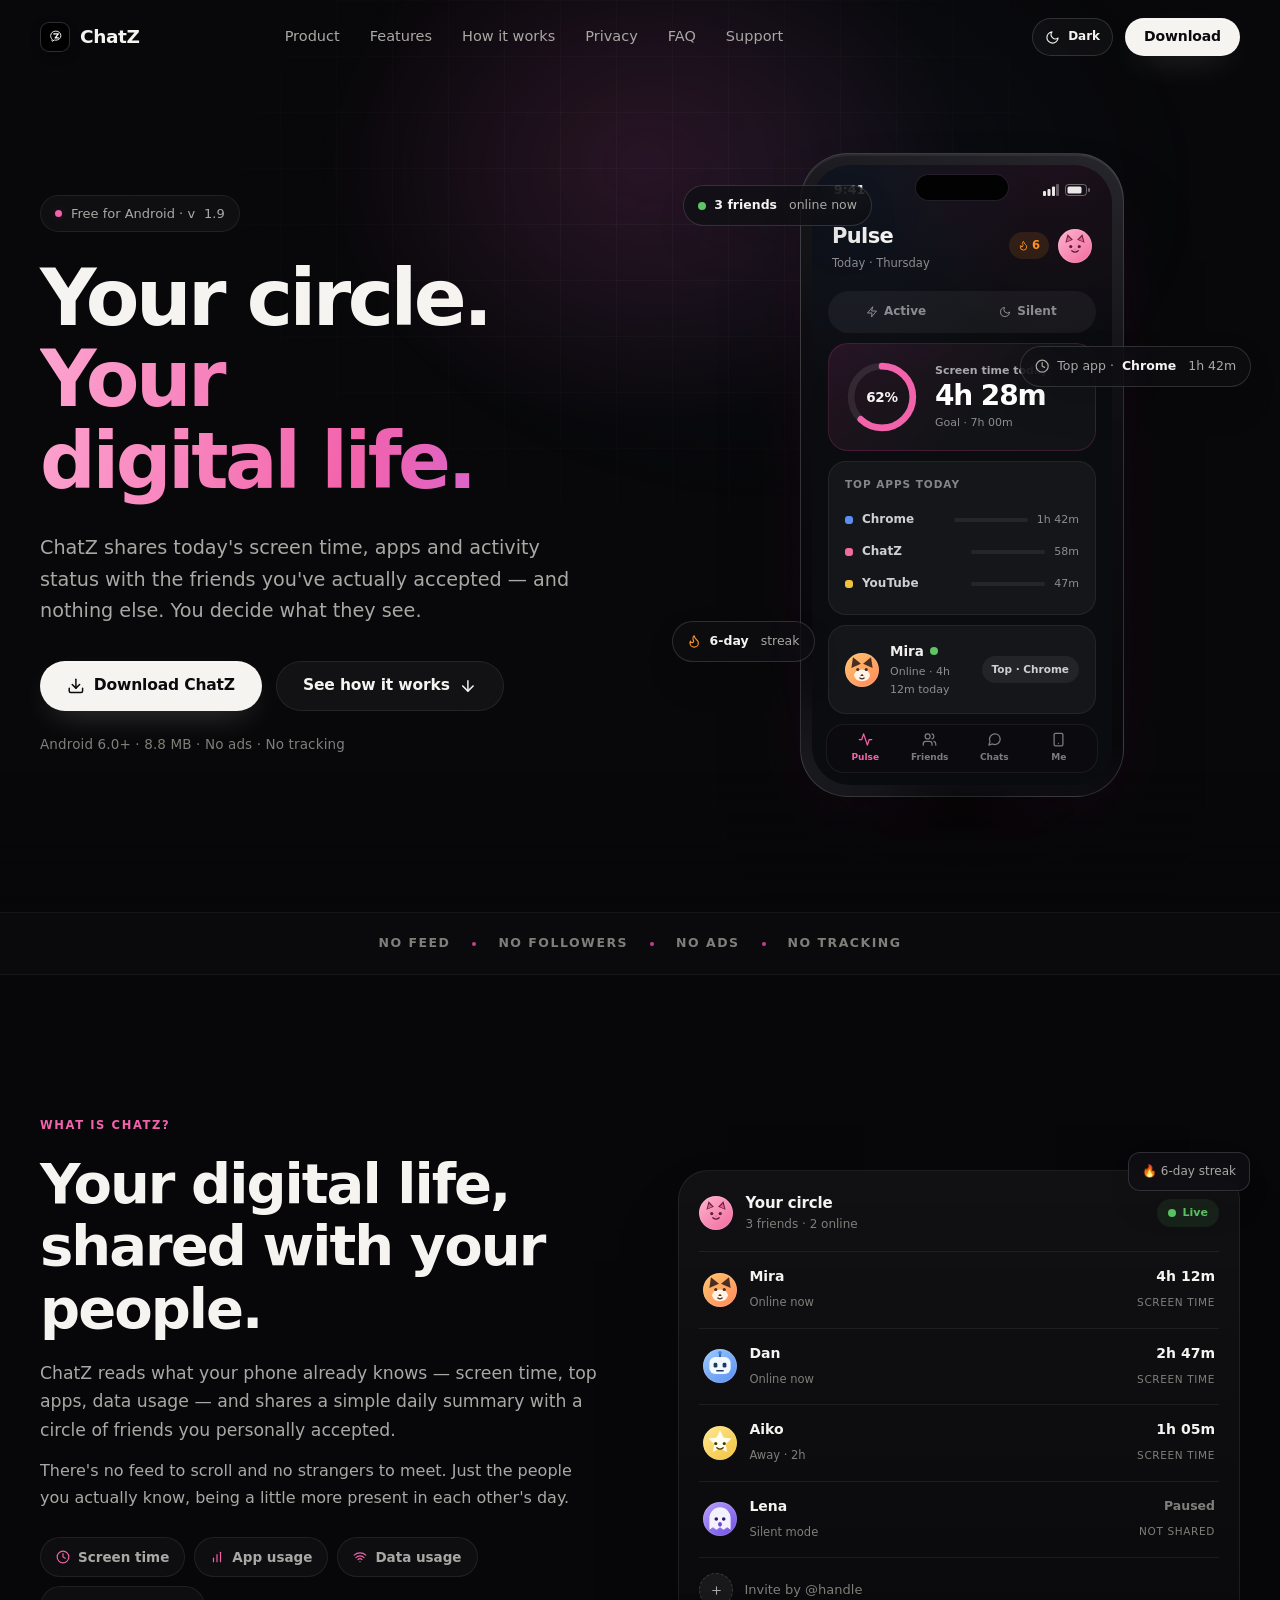
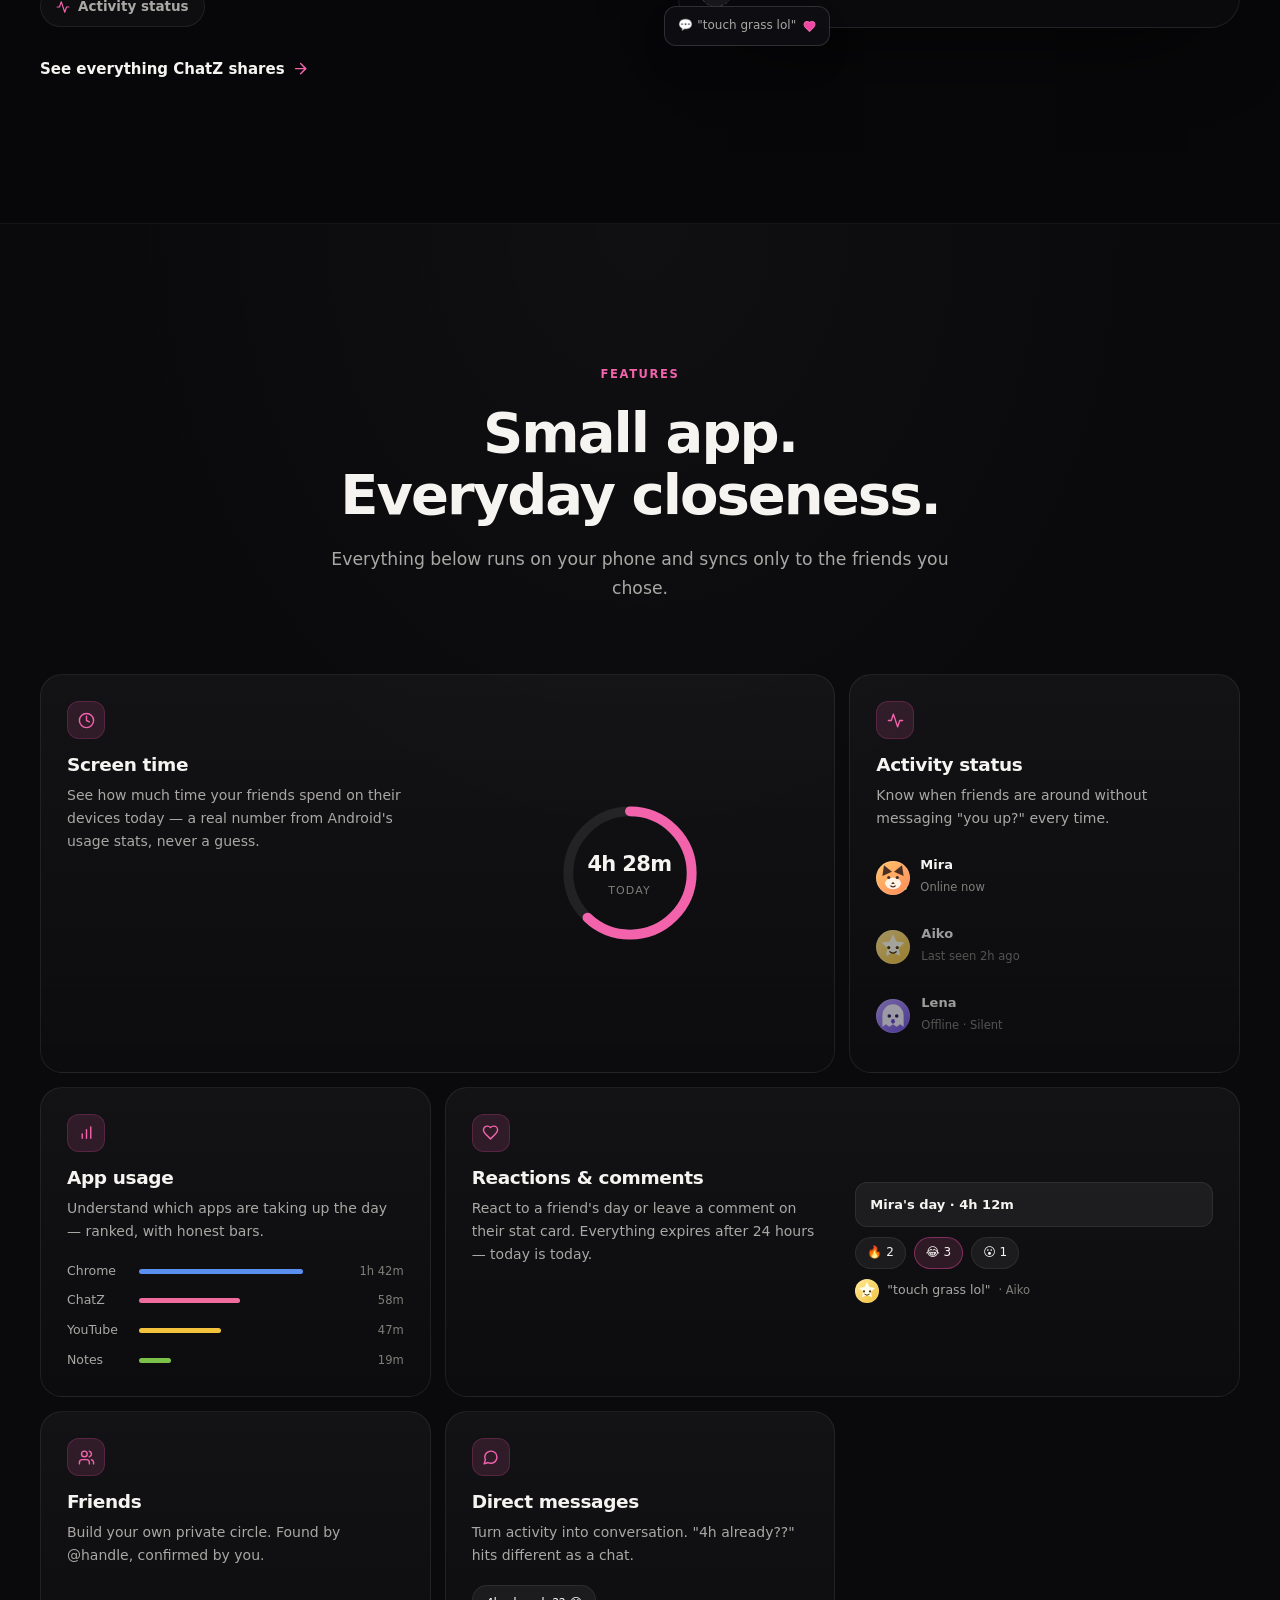
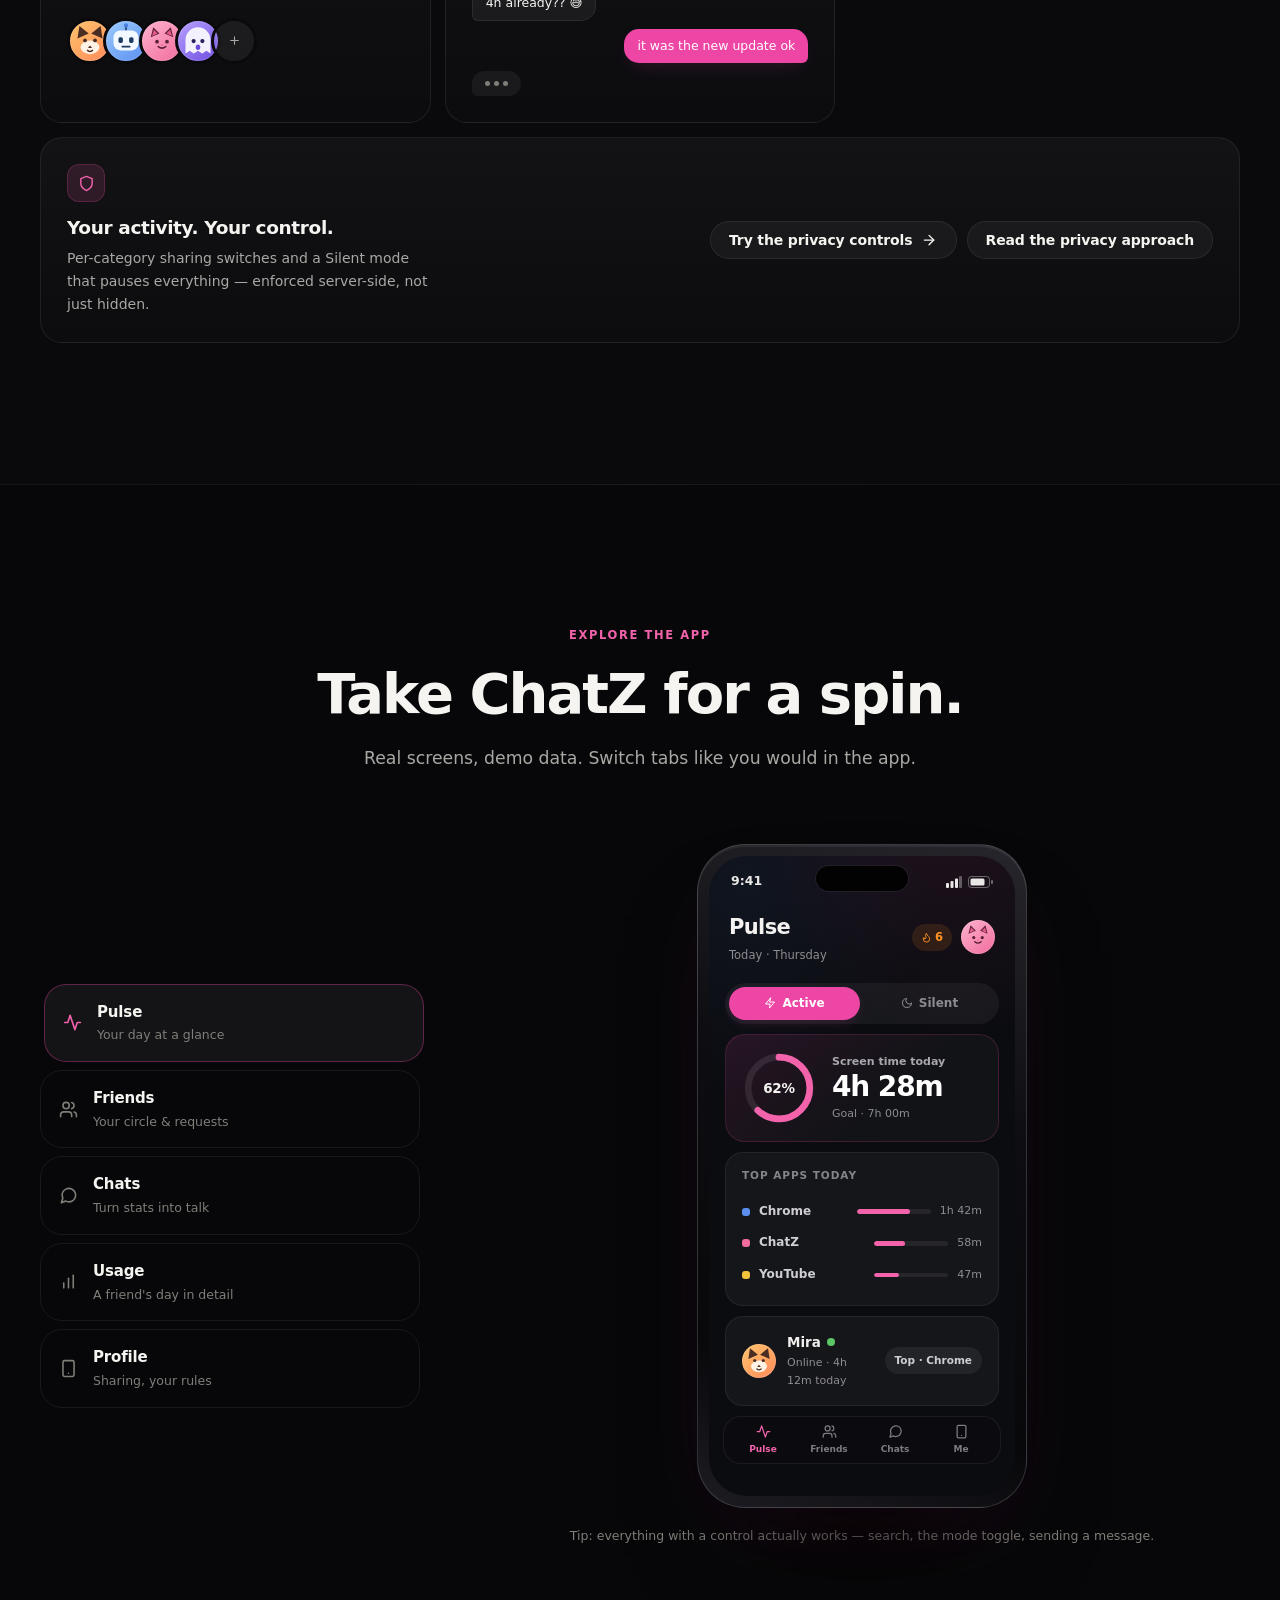
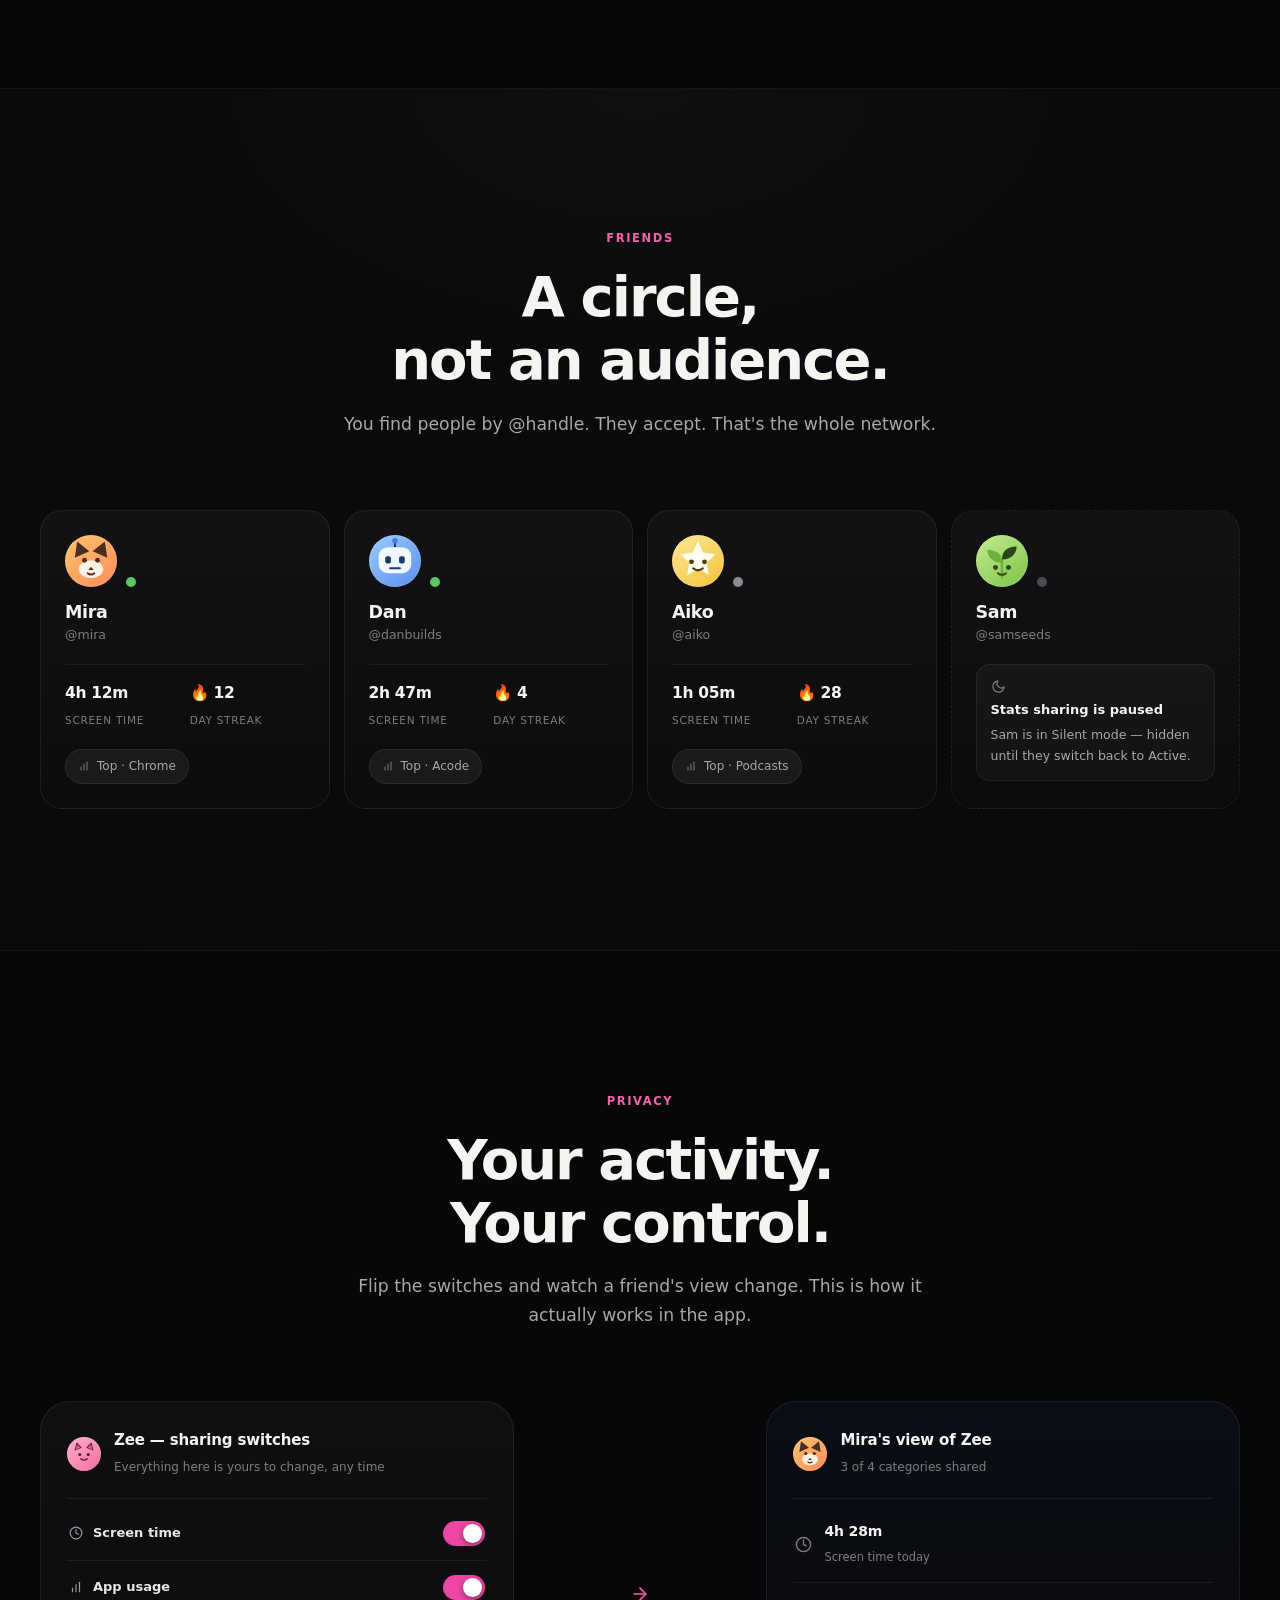
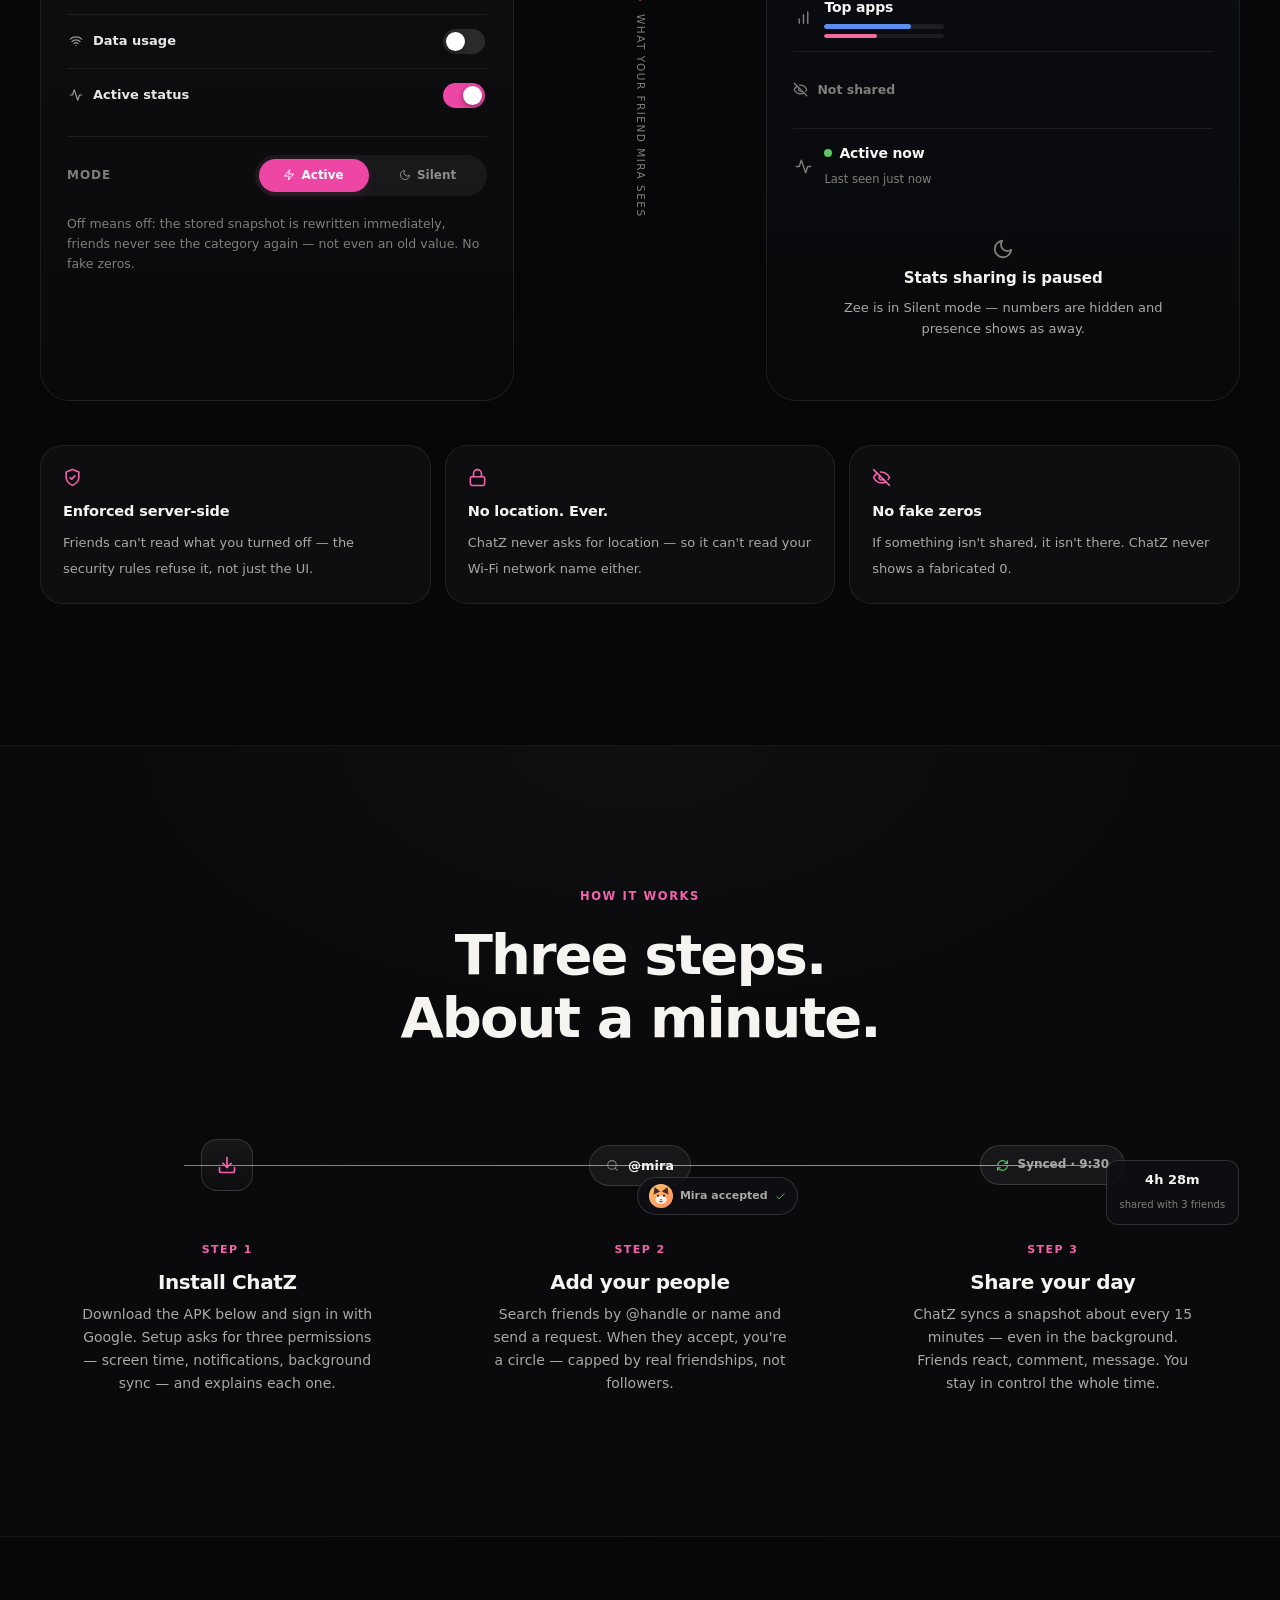
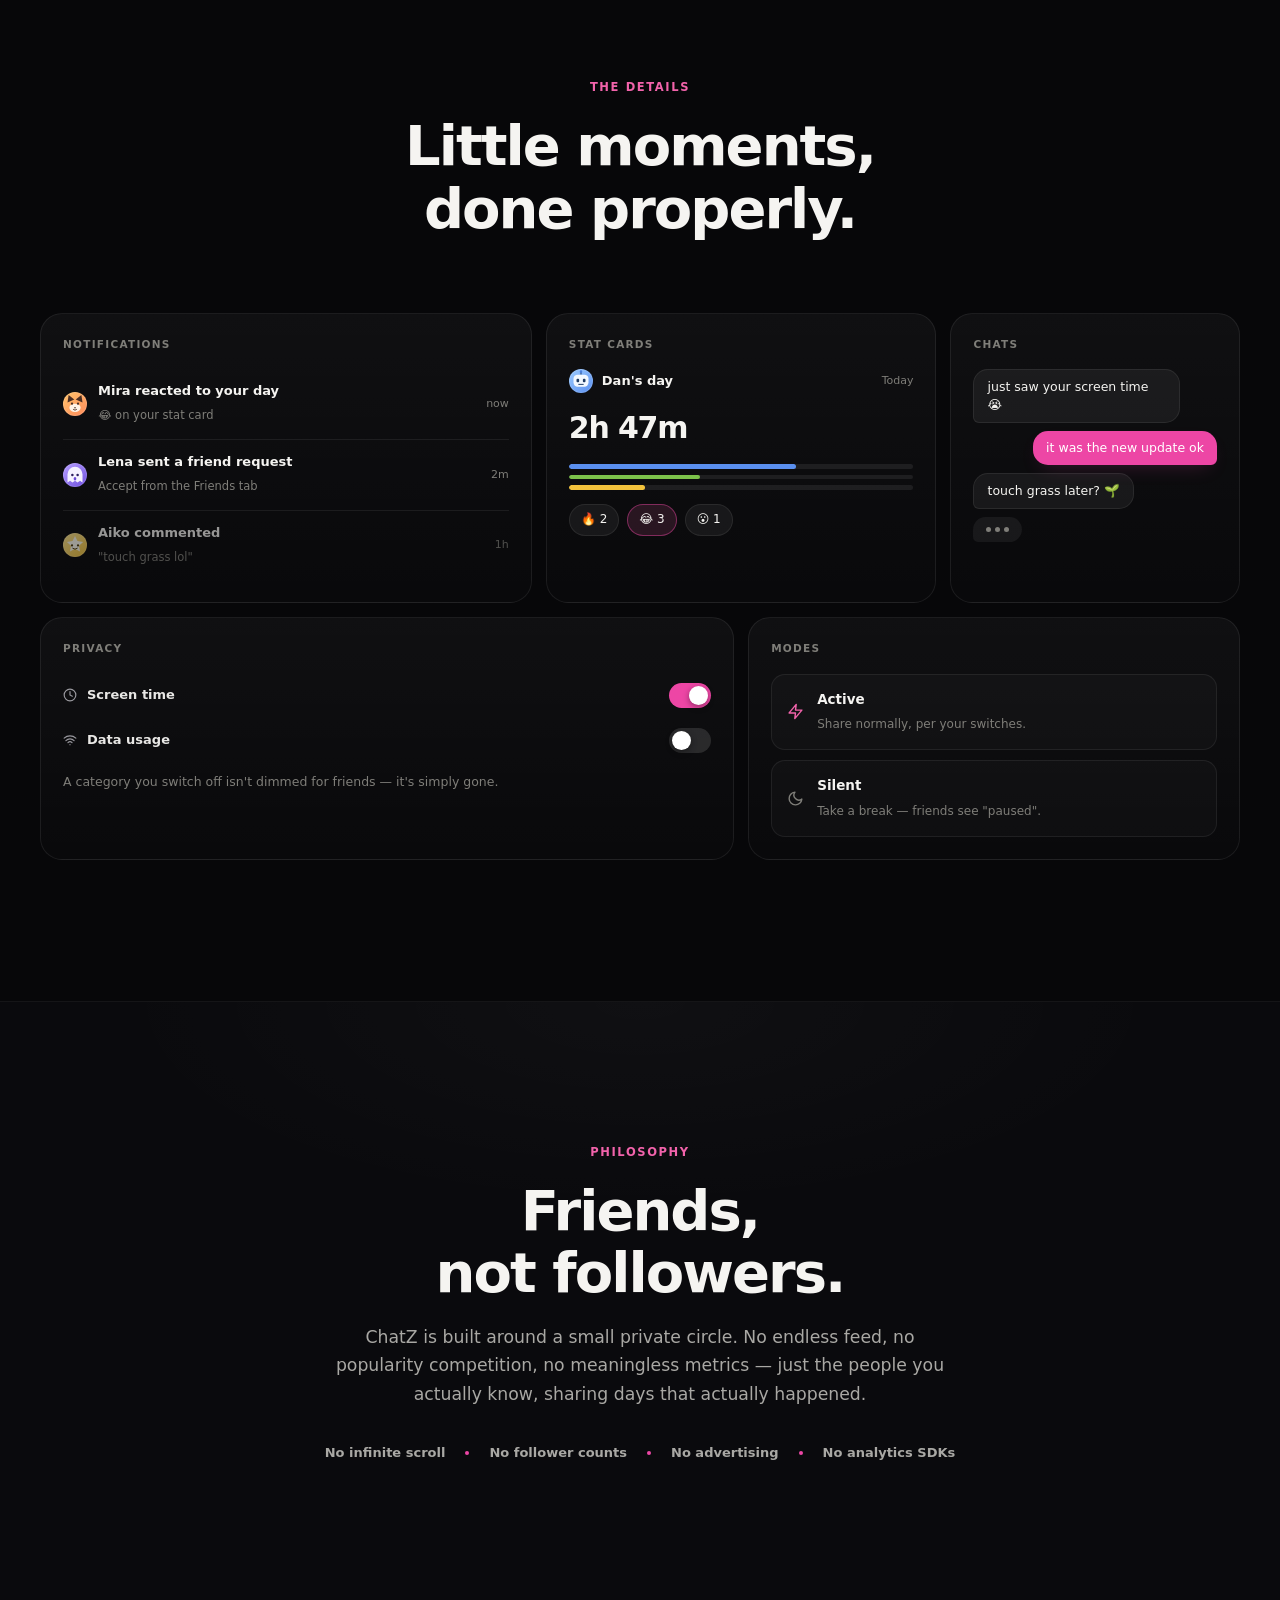
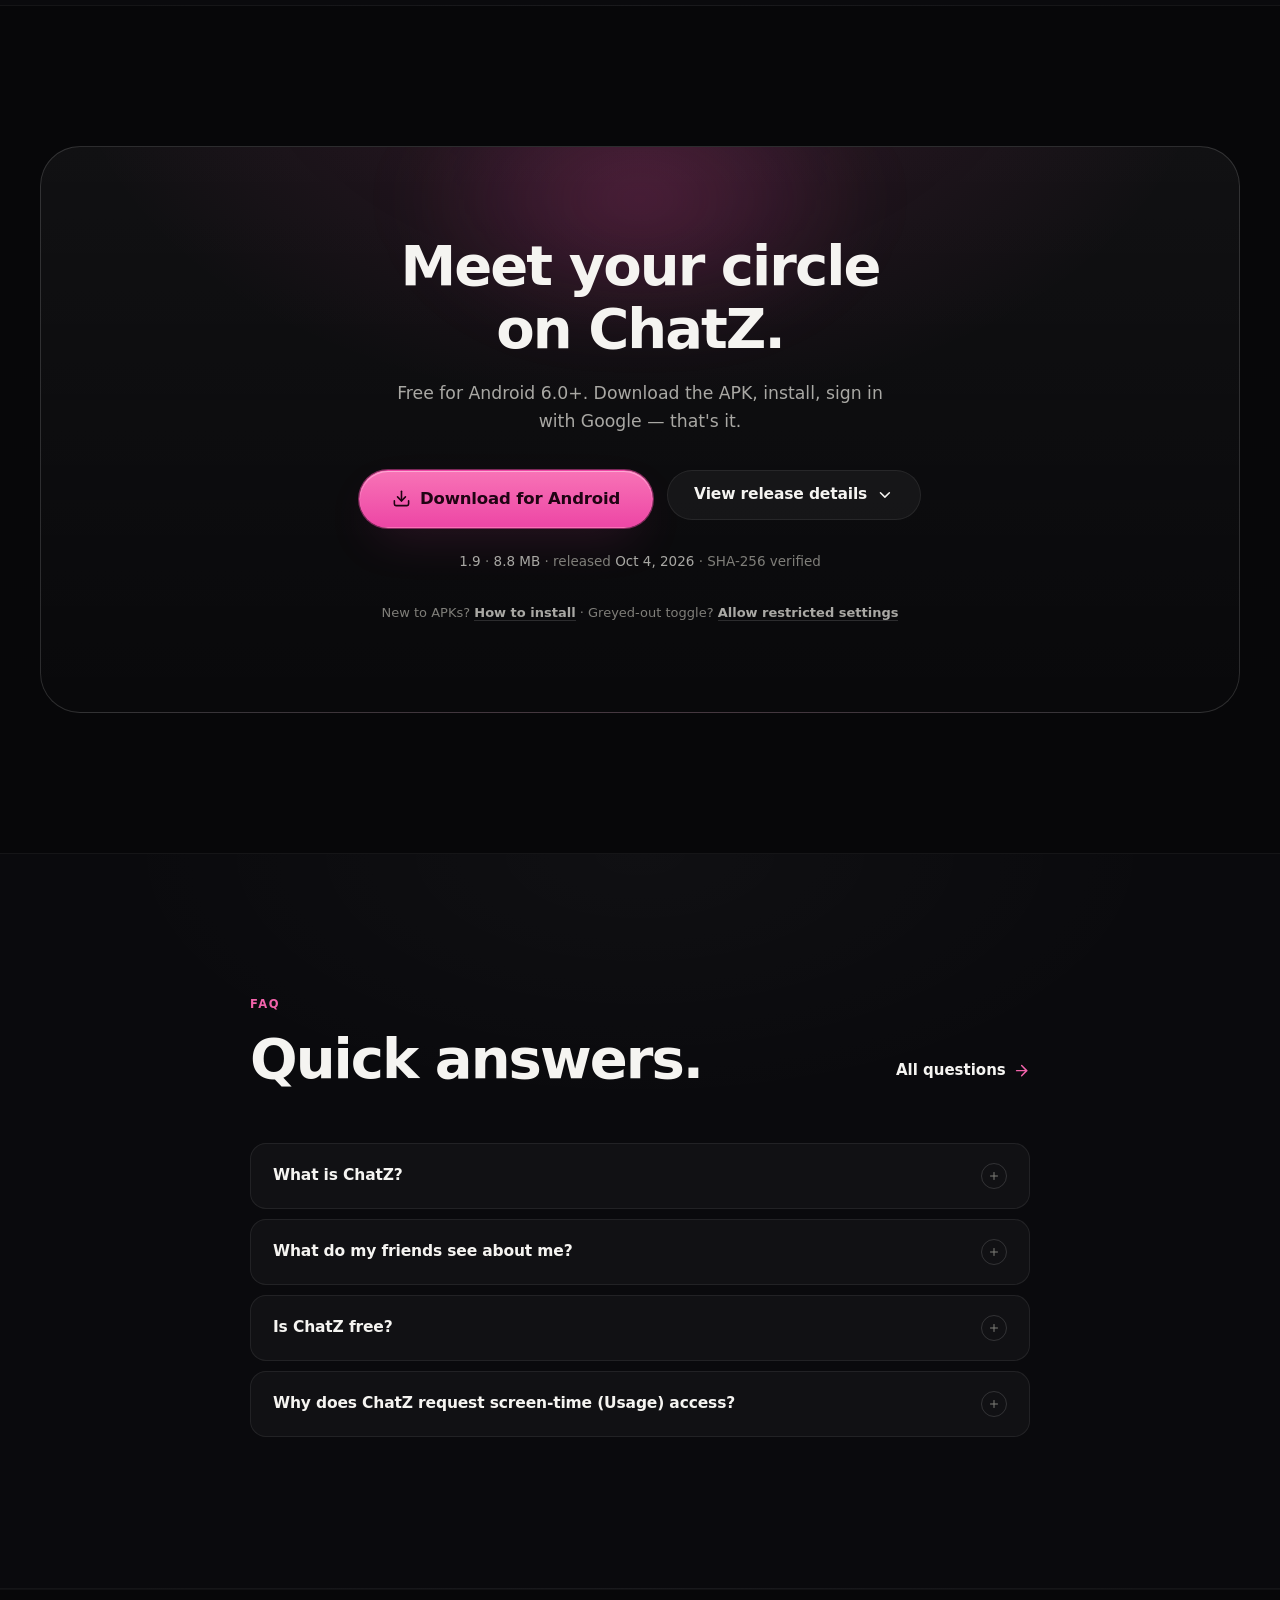
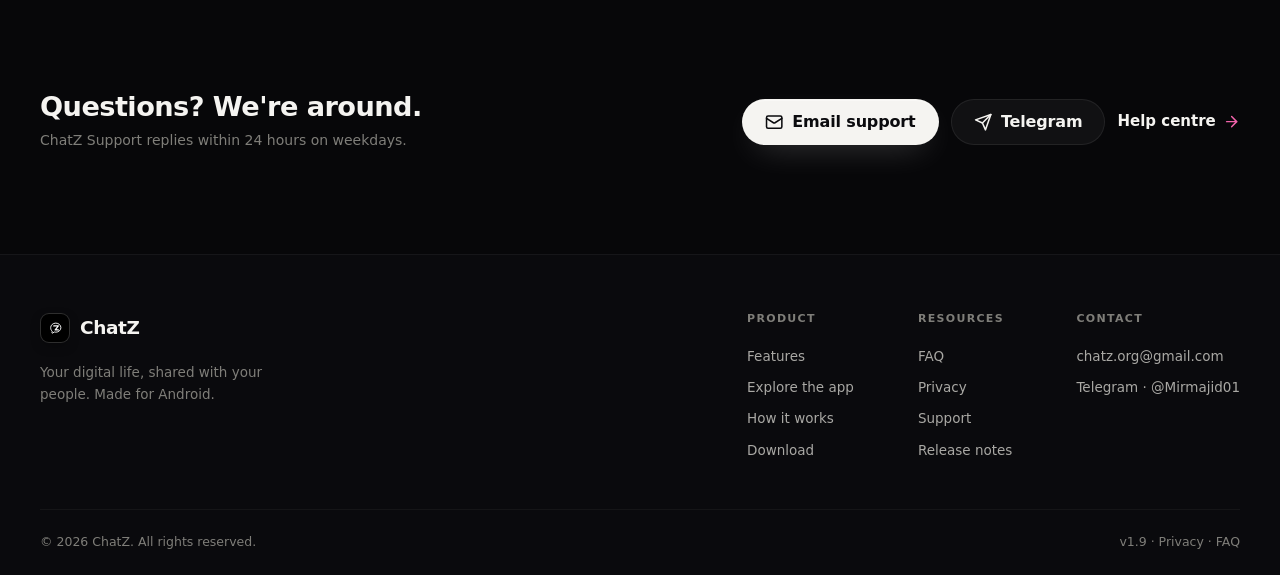
==== index.html @ 3ae70c21 "Add theme toggle to site navigation" ====
<!DOCTYPE html>
<html lang="en">
<head>
  <meta charset="UTF-8" />
  <meta name="viewport" content="width=device-width, initial-scale=1.0, viewport-fit=cover" />
  <title>ChatZ — Screen time, shared with your circle</title>
  <meta name="description" content="ChatZ is a friend-only Android app that shares today's screen time, app usage and activity status with the people you've actually accepted. No feed. No followers. No tracking." />
  <meta name="theme-color" content="#070709" />
  <link rel="icon" type="image/svg+xml" href="assets/favicon.svg" />
  <link rel="preload" href="assets/fonts/InterVariable.woff2" as="font" type="font/woff2" crossorigin />
  <link rel="stylesheet" href="css/styles.css" />

  <!-- Open Graph / Twitter -->
  <link rel="canonical" href="https://chatz-website.vercel.app/" />
  <meta property="og:type" content="website" />
  <meta property="og:site_name" content="ChatZ" />
  <meta property="og:url" content="https://chatz-website.vercel.app/" />
  <meta property="og:title" content="ChatZ — Screen time, shared with your circle" />
  <meta property="og:description" content="Share today's screen time, apps and activity with the friends you've actually accepted. No feed. No followers. No tracking." />
  <meta property="og:image" content="https://chatz-website.vercel.app/assets/og.png" />
  <meta property="og:image:width" content="1200" />
  <meta property="og:image:height" content="630" />
  <meta property="og:image:alt" content="ChatZ — a dark app screen showing today's screen time shared with a small circle of friends" />
  <meta property="og:locale" content="en_US" />
  <meta name="twitter:card" content="summary_large_image" />
  <meta name="twitter:title" content="ChatZ — Screen time, shared with your circle" />
  <meta name="twitter:description" content="Share today's screen time, apps and activity with the friends you've actually accepted. No feed. No followers. No tracking." />
  <meta name="twitter:image" content="https://chatz-website.vercel.app/assets/og.png" />
</head>
<body>

<a class="skip-link" href="#main">Skip to content</a>

<!-- ============ Icon sprite ============ -->
<svg xmlns="http://www.w3.org/2000/svg" style="display:none" aria-hidden="true">
  <symbol id="i-clock" viewBox="0 0 24 24"><circle cx="12" cy="12" r="10"/><polyline points="12 6 12 12 16 14"/></symbol>
  <symbol id="i-activity" viewBox="0 0 24 24"><polyline points="22 12 18 12 15 21 9 3 6 12 2 12"/></symbol>
  <symbol id="i-chart" viewBox="0 0 24 24"><line x1="6" y1="20" x2="6" y2="14"/><line x1="12" y1="20" x2="12" y2="8"/><line x1="18" y1="20" x2="18" y2="4"/></symbol>
  <symbol id="i-users" viewBox="0 0 24 24"><path d="M16 21v-2a4 4 0 0 0-4-4H6a4 4 0 0 0-4 4v2"/><circle cx="9" cy="7" r="4"/><path d="M22 21v-2a4 4 0 0 0-3-3.87"/><path d="M16 3.13a4 4 0 0 1 0 7.75"/></symbol>
  <symbol id="i-message" viewBox="0 0 24 24"><path d="M21 11.5a8.38 8.38 0 0 1-.9 3.8 8.5 8.5 0 0 1-7.6 4.7 8.38 8.38 0 0 1-3.8-.9L3 21l1.9-5.7a8.38 8.38 0 0 1-.9-3.8 8.5 8.5 0 0 1 4.7-7.6 8.38 8.38 0 0 1 3.8-.9h.5a8.48 8.48 0 0 1 8 8v.5z"/></symbol>
  <symbol id="i-shield" viewBox="0 0 24 24"><path d="M12 22s8-4 8-10V5l-8-3-8 3v7c0 6 8 10 8 10z"/></symbol>
  <symbol id="i-shield-check" viewBox="0 0 24 24"><path d="M12 22s8-4 8-10V5l-8-3-8 3v7c0 6 8 10 8 10z"/><path d="m9 12 2 2 4-4"/></symbol>
  <symbol id="i-moon" viewBox="0 0 24 24"><path d="M21 12.79A9 9 0 1 1 11.21 3 7 7 0 0 0 21 12.79z"/></symbol>
  <symbol id="i-zap" viewBox="0 0 24 24"><polygon points="13 2 3 14 12 14 11 22 21 10 12 10"/></symbol>
  <symbol id="i-download" viewBox="0 0 24 24"><path d="M21 15v4a2 2 0 0 1-2 2H5a2 2 0 0 1-2-2v-4"/><polyline points="7 10 12 15 17 10"/><line x1="12" y1="15" x2="12" y2="3"/></symbol>
  <symbol id="i-arrow-right" viewBox="0 0 24 24"><line x1="5" y1="12" x2="19" y2="12"/><polyline points="12 5 19 12 12 19"/></symbol>
  <symbol id="i-arrow-down" viewBox="0 0 24 24"><line x1="12" y1="5" x2="12" y2="19"/><polyline points="19 12 12 19 5 12"/></symbol>
  <symbol id="i-check" viewBox="0 0 24 24"><polyline points="20 6 9 17 4 12"/></symbol>
  <symbol id="i-x" viewBox="0 0 24 24"><line x1="18" y1="6" x2="6" y2="18"/><line x1="6" y1="6" x2="18" y2="18"/></symbol>
  <symbol id="i-eye-off" viewBox="0 0 24 24"><path d="M9.88 9.88a3 3 0 1 0 4.24 4.24"/><path d="M10.73 5.08A10.43 10.43 0 0 1 12 5c7 0 10 7 10 7a13.16 13.16 0 0 1-1.67 2.68"/><path d="M6.61 6.61A13.526 13.526 0 0 0 2 12s3 7 10 7a9.74 9.74 0 0 0 5.39-1.61"/><line x1="2" y1="2" x2="22" y2="22"/></symbol>
  <symbol id="i-eye" viewBox="0 0 24 24"><path d="M2 12s3-7 10-7 10 7 10 7-3 7-10 7-10-7-10-7Z"/><circle cx="12" cy="12" r="3"/></symbol>
  <symbol id="i-flame" viewBox="0 0 24 24"><path d="M8.5 14.5A2.5 2.5 0 0 0 11 12c0-1.38-.5-2-1-3-1.072-2.143-.224-4.054 2-6 .5 2.5 2 4.9 4 6.5 2 1.6 3 3.5 3 5.5a7 7 0 1 1-14 0c0-1.153.433-2.294 1-3a2.5 2.5 0 0 0 2.5 2.5z"/></symbol>
  <symbol id="i-search" viewBox="0 0 24 24"><circle cx="11" cy="11" r="8"/><line x1="21" y1="21" x2="16.65" y2="16.65"/></symbol>
  <symbol id="i-send" viewBox="0 0 24 24"><path d="m22 2-7 20-4-9-9-4Z"/><path d="M22 2 11 13"/></symbol>
  <symbol id="i-wifi" viewBox="0 0 24 24"><path d="M5 13a10 10 0 0 1 14 0"/><path d="M8.5 16.5a5 5 0 0 1 7 0"/><path d="M2 8.82a15 15 0 0 1 20 0"/><line x1="12" y1="20" x2="12.01" y2="20"/></symbol>
  <symbol id="i-battery" viewBox="0 0 24 24"><rect width="16" height="10" x="2" y="7" rx="2"/><line x1="22" y1="11" x2="22" y2="13"/></symbol>
  <symbol id="i-plus" viewBox="0 0 24 24"><line x1="12" y1="5" x2="12" y2="19"/><line x1="5" y1="12" x2="19" y2="12"/></symbol>
  <symbol id="i-chevron" viewBox="0 0 24 24"><polyline points="6 9 12 15 18 9"/></symbol>
  <symbol id="i-copy" viewBox="0 0 24 24"><rect width="13" height="13" x="9" y="9" rx="2"/><path d="M5 15H4a2 2 0 0 1-2-2V4a2 2 0 0 1 2-2h9a2 2 0 0 1 2 2v1"/></symbol>
  <symbol id="i-external" viewBox="0 0 24 24"><path d="M18 13v6a2 2 0 0 1-2 2H5a2 2 0 0 1-2-2V8a2 2 0 0 1 2-2h6"/><polyline points="15 3 21 3 21 9"/><line x1="10" y1="14" x2="21" y2="3"/></symbol>
  <symbol id="i-mail" viewBox="0 0 24 24"><rect width="20" height="16" x="2" y="4" rx="2"/><path d="m22 7-8.97 5.7a1.94 1.94 0 0 1-2.06 0L2 7"/></symbol>
  <symbol id="i-buoy" viewBox="0 0 24 24"><circle cx="12" cy="12" r="10"/><circle cx="12" cy="12" r="4"/><line x1="4.93" y1="4.93" x2="9.17" y2="9.17"/><line x1="14.83" y1="14.83" x2="19.07" y2="19.07"/><line x1="14.83" y1="9.17" x2="19.07" y2="4.93"/><line x1="4.93" y1="19.07" x2="9.17" y2="14.83"/></symbol>
  <symbol id="i-smartphone" viewBox="0 0 24 24"><rect width="14" height="20" x="5" y="2" rx="2"/><line x1="12" y1="18" x2="12.01" y2="18"/></symbol>
  <symbol id="i-refresh" viewBox="0 0 24 24"><path d="M3 12a9 9 0 0 1 9-9 9.75 9.75 0 0 1 6.74 2.74L21 8"/><path d="M21 3v5h-5"/><path d="M21 12a9 9 0 0 1-9 9 9.75 9.75 0 0 1-6.74-2.74L3 16"/><path d="M3 21v-5h5"/></symbol>
  <symbol id="i-lock" viewBox="0 0 24 24"><rect width="18" height="11" x="3" y="11" rx="2"/><path d="M7 11V7a5 5 0 0 1 10 0v4"/></symbol>
  <symbol id="i-github" viewBox="0 0 24 24"><path d="M15 22v-4a4.8 4.8 0 0 0-1-3.5c3 0 6-2 6-5.5.08-1.25-.27-2.48-1-3.5.28-1.15.28-2.35 0-3.5 0 0-1 0-3 1.5-2.64-.5-5.36-.5-8 0C6 2 5 2 5 2c-.3 1.15-.3 2.35 0 3.5A5.403 5.403 0 0 0 4 9c0 3.5 3 5.5 6 5.5-.39.49-.68 1.05-.85 1.65-.17.6-.22 1.23-.15 1.85v4"/><path d="M9 18c-4.51 2-5-2-7-2"/></symbol>
  <symbol id="i-heart" viewBox="0 0 24 24"><path d="M19 14c1.49-1.46 3-3.21 3-5.5A5.5 5.5 0 0 0 16.5 3c-1.76 0-3 .5-4.5 2-1.5-1.5-2.74-2-4.5-2A5.5 5.5 0 0 0 2 8.5c0 2.3 1.5 4.05 3 5.5l7 7Z"/></symbol>
</svg>

<!-- ============ Navigation ============ -->
<header class="nav" id="siteNav">
  <div class="container nav__inner">
    <a class="brand" href="/" aria-label="ChatZ — home">
      <span class="brand__mark" aria-hidden="true">
        <svg viewBox="0 0 120 120" width="26" height="26"><path d="M62 22c20.4 0 36 14.3 36 32 0 17.7-15.6 32-36 32-3.6 0-7.1-.5-10.3-1.3l-13.4 8.2c-1.6 1-3.7-.3-3.4-2.2l1.9-11.9C29.5 73.4 26 65.6 26 54c0-17.7 15.6-32 36-32z" fill="none" stroke="currentColor" stroke-width="6.5" stroke-linejoin="round"/><path d="M48 42h32l-22 28h22" fill="none" stroke="currentColor" stroke-width="9" stroke-linecap="round" stroke-linejoin="round"/></svg>
      </span>
      <span class="brand__word">Chat<b>Z</b></span>
    </a>
    <nav class="nav__links" aria-label="Primary">
      <a href="#product">Product</a>
      <a href="#features">Features</a>
      <a href="#how">How it works</a>
      <a href="privacy">Privacy</a>
      <a href="faq">FAQ</a>
      <a href="support">Support</a>
    </nav>
    <div class="nav__actions">
      <button class="theme-toggle" id="themeToggle" type="button" aria-label="Switch to light theme" title="Switch to light theme"><svg data-theme-icon viewBox="0 0 24 24" fill="none" stroke="currentColor" stroke-width="1.8" stroke-linecap="round" stroke-linejoin="round" aria-hidden="true"><path d="M21 12.79A9 9 0 1 1 11.21 3 7 7 0 0 0 21 12.79z"></path></svg><span class="theme-toggle__label">Dark</span></button>
      <a class="btn btn--white btn--sm" href="#download">Download</a>
      <button class="nav__burger" type="button" aria-expanded="false" aria-controls="mobileMenu" aria-label="Open menu">
        <span></span><span></span>
      </button>
    </div>
  </div>
</header>

<div class="mobile-menu" id="mobileMenu">
    <nav class="mobile-menu__links" aria-label="Mobile">
      <a href="#product">Product</a>
      <a href="#features">Features</a>
      <a href="#how">How it works</a>
      <a href="privacy">Privacy</a>
      <a href="faq">FAQ</a>
      <a href="support">Support</a>
    </nav>
    <div class="mobile-menu__foot">
      <a class="btn btn--pink" href="#download">Download ChatZ</a>
      <span class="mobile-menu__meta">Free · Android 6.0+ · <span data-release="version">1.9</span></span>
    </div>
  </div>


<main id="main">

<!-- ============ Hero ============ -->
<section class="hero" aria-label="Introduction">
  <div class="hero__bg" aria-hidden="true">
    <div class="hero__glow"></div>
    <div class="hero__grid"></div>
    <div class="hero__noise"></div>
  </div>

  <div class="container hero__inner">
    <div class="hero__copy">
      <a class="hero__chip reveal-hero rh-1" href="#download">
        <span class="hero__chip-dot" aria-hidden="true"></span>
        Free for Android · v<span data-release="version">1.9</span>
      </a>
      <h1 class="hero__title">
        <span class="hero__line reveal-hero rh-1">Your circle.</span>
        <span class="hero__line hero__line--accent reveal-hero rh-2">Your digital life.</span>
      </h1>
      <p class="hero__sub reveal-hero rh-3">
        ChatZ shares today's screen time, apps and activity status with the
        friends you've actually accepted — and nothing else.
        You decide what they see.
      </p>
      <div class="hero__ctas reveal-hero rh-4">
        <a class="btn btn--white btn--lg magnetic" href="#download">
          <svg class="icon" aria-hidden="true"><use href="#i-download"/></svg>
          Download ChatZ
        </a>
        <a class="btn btn--ghost btn--lg magnetic" href="#how">
          See how it works
          <svg class="icon" aria-hidden="true"><use href="#i-arrow-down"/></svg>
        </a>
      </div>
      <p class="hero__meta reveal-hero rh-5">
        Android 6.0+ · <span data-release="size">8.8 MB</span> · No ads · No tracking
      </p>
    </div>

    <div class="hero__stage reveal-hero rh-3">
      <!-- Floating chips -->
      <div class="hero-chip hero-chip--a" aria-hidden="true">
        <span class="dot dot--live"></span>
        <b>3 friends</b>&nbsp;online now
      </div>
      <div class="hero-chip hero-chip--b" aria-hidden="true">
        <svg class="icon icon--warn" aria-hidden="true"><use href="#i-flame"/></svg>
        <b>6-day</b>&nbsp;streak
      </div>
      <div class="hero-chip hero-chip--c" aria-hidden="true">
        <svg class="icon" aria-hidden="true"><use href="#i-clock"/></svg>
        Top app · <b>Chrome</b>&nbsp;1h 42m
      </div>

      <!-- Phone -->
      <div class="phone hero__phone" aria-hidden="true">
        <div class="phone__notch"></div>
        <div class="phone__screen phone__screen--pulse">
          <div class="p-status">
            <span class="p-status__time">9:41</span>
            <span class="p-status__icons">
              <svg viewBox="0 0 16 12" class="p-sig"><rect x="0" y="7" width="3" height="5" rx="1"/><rect x="4.5" y="5" width="3" height="7" rx="1"/><rect x="9" y="2.5" width="3" height="9.5" rx="1"/><rect x="13" y="0" width="3" height="12" rx="1" opacity=".35"/></svg>
              <svg class="p-batt" viewBox="0 0 25 12"><rect x="0.5" y="0.5" width="21" height="11" rx="3" fill="none" stroke="currentColor" opacity=".4"/><rect x="2.5" y="2.5" width="14" height="7" rx="1.5"/><rect x="23" y="4" width="2" height="4" rx="1" opacity=".4"/></svg>
            </span>
          </div>

          <div class="p-head">
            <div>
              <div class="p-head__title">Pulse</div>
              <div class="p-head__date">Today · Thursday</div>
            </div>
            <div class="p-head__side">
              <span class="p-streak"><svg class="icon"><use href="#i-flame"/></svg>6</span>
              <span class="p-avatar" data-avatar="cat" data-palette="4"></span>
            </div>
          </div>

          <div class="p-mode" role="presentation">
            <span class="p-mode__opt p-mode__opt--on"><svg class="icon"><use href="#i-zap"/></svg>Active</span>
            <span class="p-mode__opt"><svg class="icon"><use href="#i-moon"/></svg>Silent</span>
          </div>

          <div class="p-today">
            <div class="p-today__ringwrap">
              <svg class="p-today__ring" viewBox="0 0 72 72">
                <circle class="p-today__ring-bg" cx="36" cy="36" r="30"/>
                <circle class="p-today__ring-fg" cx="36" cy="36" r="30" data-ring="0.62"/>
              </svg>
              <div class="p-today__goal">62%</div>
            </div>
            <div class="p-today__nums">
              <div class="p-today__label">Screen time today</div>
              <div class="p-today__value"><span data-count="268" data-format="duration">4h 28m</span></div>
              <div class="p-today__sub">Goal · 7h 00m</div>
            </div>
          </div>

          <div class="p-card">
            <div class="p-card__label">Top apps today</div>
            <div class="p-app"><span class="p-app__dot" style="--c:#5A8FEF"></span><span class="p-app__name">Chrome</span><span class="p-app__bar"><i style="--w:72%"></i></span><span class="p-app__val">1h 42m</span></div>
            <div class="p-app"><span class="p-app__dot" style="--c:#F06C9D"></span><span class="p-app__name">ChatZ</span><span class="p-app__bar"><i style="--w:41%"></i></span><span class="p-app__val">58m</span></div>
            <div class="p-app"><span class="p-app__dot" style="--c:#F2C23C"></span><span class="p-app__name">YouTube</span><span class="p-app__bar"><i style="--w:33%"></i></span><span class="p-app__val">47m</span></div>
          </div>

          <div class="p-card p-friend">
            <div class="p-friend__row">
              <span class="p-avatar" data-avatar="fox" data-palette="0"></span>
              <div class="p-friend__meta">
                <div class="p-friend__name">Mira <span class="dot dot--live"></span></div>
                <div class="p-friend__sub">Online · 4h 12m today</div>
              </div>
              <span class="p-chip">Top · Chrome</span>
            </div>
          </div>

          <div class="p-tabs">
            <span class="p-tab p-tab--on"><svg class="icon"><use href="#i-activity"/></svg>Pulse</span>
            <span class="p-tab"><svg class="icon"><use href="#i-users"/></svg>Friends</span>
            <span class="p-tab"><svg class="icon"><use href="#i-message"/></svg>Chats</span>
            <span class="p-tab"><svg class="icon"><use href="#i-smartphone"/></svg>Me</span>
          </div>
        </div>
        <div class="phone__shadow" aria-hidden="true"></div>
      </div>
    </div>
  </div>

  <div class="hero__fade" aria-hidden="true"></div>
</section>

<!-- ============ Manifesto strip ============ -->
<div class="strip" role="presentation">
  <div class="container strip__inner">
    <span>No feed</span><i></i>
    <span>No followers</span><i></i>
    <span>No ads</span><i></i>
    <span>No tracking</span>
  </div>
</div>

<!-- ============ What is ChatZ ============ -->
<section class="section" id="product">
  <div class="container product">
    <div class="product__copy">
      <p class="eyebrow reveal">What is ChatZ?</p>
      <h2 class="h2 reveal">Your digital life,<br/>shared with your people.</h2>
      <p class="lede reveal">
        ChatZ reads what your phone already knows — screen time, top apps,
        data usage — and shares a simple daily summary with a circle of
        friends you personally accepted.
      </p>
      <p class="body reveal">
        There's no feed to scroll and no strangers to meet. Just the people
        you actually know, being a little more present in each other's day.
      </p>
      <ul class="product__list reveal">
        <li><svg class="icon"><use href="#i-clock"/></svg>Screen time</li>
        <li><svg class="icon"><use href="#i-chart"/></svg>App usage</li>
        <li><svg class="icon"><use href="#i-wifi"/></svg>Data usage</li>
        <li><svg class="icon"><use href="#i-activity"/></svg>Activity status</li>
      </ul>
      <a class="textlink reveal" href="#features">See everything ChatZ shares
        <svg class="icon"><use href="#i-arrow-right"/></svg></a>
    </div>

    <div class="product__visual reveal" aria-hidden="true">
      <div class="mini-ui">
        <div class="mini-ui__head">
          <span class="p-avatar" data-avatar="cat" data-palette="4"></span>
          <div>
            <div class="mini-ui__title">Your circle</div>
            <div class="mini-ui__sub">3 friends · 2 online</div>
          </div>
          <span class="mini-ui__badge"><span class="dot dot--live"></span>Live</span>
        </div>
        <div class="mini-ui__row" style="--i:0">
          <span class="p-avatar" data-avatar="fox" data-palette="0"></span>
          <div class="mini-ui__who"><b>Mira</b><span>Online now</span></div>
          <div class="mini-ui__stat"><b>4h 12m</b><span>Screen time</span></div>
        </div>
        <div class="mini-ui__row" style="--i:1">
          <span class="p-avatar" data-avatar="robot" data-palette="2"></span>
          <div class="mini-ui__who"><b>Dan</b><span>Online now</span></div>
          <div class="mini-ui__stat"><b>2h 47m</b><span>Screen time</span></div>
        </div>
        <div class="mini-ui__row mini-ui__row--away" style="--i:2">
          <span class="p-avatar" data-avatar="star" data-palette="9"></span>
          <div class="mini-ui__who"><b>Aiko</b><span>Away · 2h</span></div>
          <div class="mini-ui__stat"><b>1h 05m</b><span>Screen time</span></div>
        </div>
        <div class="mini-ui__row" style="--i:3">
          <span class="p-avatar" data-avatar="ghost" data-palette="8"></span>
          <div class="mini-ui__who"><b>Lena</b><span>Silent mode</span></div>
          <div class="mini-ui__stat mini-ui__stat--paused"><b>Paused</b><span>Not shared</span></div>
        </div>
        <div class="mini-ui__foot">
          <span class="p-avatar p-avatar--add"><svg class="icon"><use href="#i-plus"/></svg></span>
          <span>Invite by @handle</span>
        </div>
      </div>
      <div class="mini-float mini-float--a">🔥 6-day streak</div>
      <div class="mini-float mini-float--b">💬 "touch grass lol" <svg class="icon"><use href="#i-heart"/></svg></div>
    </div>
  </div>
</section>

<!-- ============ Features ============ -->
<section class="section section--tint" id="features">
  <div class="container">
    <div class="section-head">
      <p class="eyebrow reveal">Features</p>
      <h2 class="h2 reveal">Small app.<br/>Everyday closeness.</h2>
      <p class="lede lede--center reveal">Everything below runs on your phone and syncs only to the friends you chose.</p>
    </div>

    <div class="bento">
      <!-- Screen time — large -->
      <article class="bento__card bento__card--wide reveal" data-tilt>
        <div class="bento__body">
          <span class="bento__icon"><svg class="icon"><use href="#i-clock"/></svg></span>
          <h3>Screen time</h3>
          <p>See how much time your friends spend on their devices today — a real number from Android's usage stats, never a guess.</p>
        </div>
        <div class="bento__art" aria-hidden="true">
          <div class="ring-big">
            <svg viewBox="0 0 120 120">
              <circle class="ring-big__bg" cx="60" cy="60" r="50"/>
              <circle class="ring-big__fg" cx="60" cy="60" r="50" data-ring="0.62"/>
            </svg>
            <div class="ring-big__center"><b data-count="268" data-format="duration">4h 28m</b><span>today</span></div>
          </div>
        </div>
      </article>

      <!-- Activity status -->
      <article class="bento__card reveal" data-tilt>
        <div class="bento__body">
          <span class="bento__icon"><svg class="icon"><use href="#i-activity"/></svg></span>
          <h3>Activity status</h3>
          <p>Know when friends are around without messaging "you up?" every time.</p>
        </div>
        <div class="bento__art bento__art--presence" aria-hidden="true">
          <div class="presence"><span class="p-avatar" data-avatar="fox" data-palette="0"></span><span class="dot dot--live"></span><div><b>Mira</b><span>Online now</span></div></div>
          <div class="presence presence--dim"><span class="p-avatar" data-avatar="star" data-palette="9"></span><div><b>Aiko</b><span>Last seen 2h ago</span></div></div>
          <div class="presence presence--dim"><span class="p-avatar" data-avatar="ghost" data-palette="8"></span><div><b>Lena</b><span>Offline · Silent</span></div></div>
        </div>
      </article>

      <!-- App usage -->
      <article class="bento__card reveal" data-tilt>
        <div class="bento__body">
          <span class="bento__icon"><svg class="icon"><use href="#i-chart"/></svg></span>
          <h3>App usage</h3>
          <p>Understand which apps are taking up the day — ranked, with honest bars.</p>
        </div>
        <div class="bento__art" aria-hidden="true">
          <div class="bar-row"><span>Chrome</span><i style="--w:78%;--c:#5A8FEF"></i><em>1h 42m</em></div>
          <div class="bar-row"><span>ChatZ</span><i style="--w:44%;--c:#F06C9D"></i><em>58m</em></div>
          <div class="bar-row"><span>YouTube</span><i style="--w:36%;--c:#F2C23C"></i><em>47m</em></div>
          <div class="bar-row"><span>Notes</span><i style="--w:14%;--c:#7CC24A"></i><em>19m</em></div>
        </div>
      </article>

      <!-- Reactions & comments -->
      <article class="bento__card bento__card--wide reveal" data-tilt>
        <div class="bento__body">
          <span class="bento__icon"><svg class="icon"><use href="#i-heart"/></svg></span>
          <h3>Reactions &amp; comments</h3>
          <p>React to a friend's day or leave a comment on their stat card. Everything expires after 24 hours — today is today.</p>
        </div>
        <div class="bento__art" aria-hidden="true">
          <div class="react-demo">
            <div class="react-demo__card">Mira's day · 4h 12m</div>
            <div class="react-demo__chips">
              <span class="react-chip">🔥 2</span>
              <span class="react-chip react-chip--pop">😂 3</span>
              <span class="react-chip">😮 1</span>
            </div>
            <div class="react-demo__comment"><span class="p-avatar p-avatar--xs" data-avatar="star" data-palette="9"></span>"touch grass lol" <em>· Aiko</em></div>
          </div>
        </div>
      </article>

      <!-- Friends -->
      <article class="bento__card reveal" data-tilt>
        <div class="bento__body">
          <span class="bento__icon"><svg class="icon"><use href="#i-users"/></svg></span>
          <h3>Friends</h3>
          <p>Build your own private circle. Found by @handle, confirmed by you.</p>
        </div>
        <div class="bento__art bento__art--cluster" aria-hidden="true">
          <div class="cluster">
            <span class="p-avatar" data-avatar="fox" data-palette="0"></span>
            <span class="p-avatar" data-avatar="robot" data-palette="2"></span>
            <span class="p-avatar" data-avatar="cat" data-palette="4"></span>
            <span class="p-avatar" data-avatar="ghost" data-palette="8"></span>
            <span class="p-avatar p-avatar--add"><svg class="icon"><use href="#i-plus"/></svg></span>
          </div>
        </div>
      </article>

      <!-- Direct messages -->
      <article class="bento__card reveal" data-tilt>
        <div class="bento__body">
          <span class="bento__icon"><svg class="icon"><use href="#i-message"/></svg></span>
          <h3>Direct messages</h3>
          <p>Turn activity into conversation. "4h already??" hits different as a chat.</p>
        </div>
        <div class="bento__art" aria-hidden="true">
          <div class="dm-demo">
            <div class="dm-bubble dm-bubble--in">4h already?? 😅</div>
            <div class="dm-bubble dm-bubble--out">it was the new update ok</div>
            <div class="dm-typing"><i></i><i></i><i></i></div>
          </div>
        </div>
      </article>

      <!-- Privacy + mode banner -->
      <article class="bento__card bento__card--banner reveal">
        <div class="bento__body bento__body--row">
          <div>
            <span class="bento__icon"><svg class="icon"><use href="#i-shield"/></svg></span>
            <h3>Your activity. Your control.</h3>
            <p>Per-category sharing switches and a Silent mode that pauses everything — enforced server-side, not just hidden.</p>
          </div>
          <div class="bento__links">
            <a class="btn btn--ghost btn--sm" href="#privacy">Try the privacy controls <svg class="icon"><use href="#i-arrow-right"/></svg></a>
            <a class="btn btn--ghost btn--sm" href="privacy">Read the privacy approach</a>
          </div>
        </div>
      </article>
    </div>
  </div>
</section>

<!-- ============ Interactive demo ============ -->
<section class="section" id="explore">
  <div class="container">
    <div class="section-head">
      <p class="eyebrow reveal">Explore the app</p>
      <h2 class="h2 reveal">Take ChatZ for a spin.</h2>
      <p class="lede lede--center reveal">Real screens, demo data. Switch tabs like you would in the app.</p>
    </div>

    <div class="demo reveal">
      <div class="demo__tabs" role="tablist" aria-label="ChatZ screens">
        <button class="demo__tab is-active" role="tab" aria-selected="true" data-screen="pulse" id="tab-pulse" aria-controls="screen-pulse">
          <svg class="icon"><use href="#i-activity"/></svg>
          <span><b>Pulse</b><em>Your day at a glance</em></span>
        </button>
        <button class="demo__tab" role="tab" aria-selected="false" data-screen="friends" id="tab-friends" aria-controls="screen-friends">
          <svg class="icon"><use href="#i-users"/></svg>
          <span><b>Friends</b><em>Your circle &amp; requests</em></span>
        </button>
        <button class="demo__tab" role="tab" aria-selected="false" data-screen="messages" id="tab-messages" aria-controls="screen-messages">
          <svg class="icon"><use href="#i-message"/></svg>
          <span><b>Chats</b><em>Turn stats into talk</em></span>
        </button>
        <button class="demo__tab" role="tab" aria-selected="false" data-screen="usage" id="tab-usage" aria-controls="screen-usage">
          <svg class="icon"><use href="#i-chart"/></svg>
          <span><b>Usage</b><em>A friend's day in detail</em></span>
        </button>
        <button class="demo__tab" role="tab" aria-selected="false" data-screen="profile" id="tab-profile" aria-controls="screen-profile">
          <svg class="icon"><use href="#i-smartphone"/></svg>
          <span><b>Profile</b><em>Sharing, your rules</em></span>
        </button>
      </div>

      <div class="demo__stage">
        <div class="phone phone--demo">
          <div class="phone__notch"></div>
          <div class="phone__screen phone__screen--scroll" id="demoPhone">

            <!-- PULSE -->
            <div class="scr is-active" id="screen-pulse" role="tabpanel" aria-labelledby="tab-pulse">
              <div class="p-status">
                <span class="p-status__time">9:41</span>
                <span class="p-status__icons">
                  <svg viewBox="0 0 16 12" class="p-sig"><rect x="0" y="7" width="3" height="5" rx="1"/><rect x="4.5" y="5" width="3" height="7" rx="1"/><rect x="9" y="2.5" width="3" height="9.5" rx="1"/><rect x="13" y="0" width="3" height="12" rx="1" opacity=".35"/></svg>
                  <svg class="p-batt" viewBox="0 0 25 12"><rect x="0.5" y="0.5" width="21" height="11" rx="3" fill="none" stroke="currentColor" opacity=".4"/><rect x="2.5" y="2.5" width="14" height="7" rx="1.5"/><rect x="23" y="4" width="2" height="4" rx="1" opacity=".4"/></svg>
                </span>
              </div>
              <div class="p-head">
                <div><div class="p-head__title">Pulse</div><div class="p-head__date">Today · Thursday</div></div>
                <div class="p-head__side">
                  <span class="p-streak"><svg class="icon"><use href="#i-flame"/></svg>6</span>
                  <span class="p-avatar" data-avatar="cat" data-palette="4"></span>
                </div>
              </div>
              <div class="p-mode">
                <button class="p-mode__opt p-mode__opt--on is-on" type="button" data-demo-mode="active"><svg class="icon"><use href="#i-zap"/></svg>Active</button>
                <button class="p-mode__opt" type="button" data-demo-mode="silent"><svg class="icon"><use href="#i-moon"/></svg>Silent</button>
              </div>
              <div class="p-today">
                <div class="p-today__ringwrap">
                  <svg class="p-today__ring" viewBox="0 0 72 72">
                    <circle class="p-today__ring-bg" cx="36" cy="36" r="30"/>
                    <circle class="p-today__ring-fg" cx="36" cy="36" r="30" data-ring="0.62"/>
                  </svg>
                  <div class="p-today__goal">62%</div>
                </div>
                <div class="p-today__nums">
                  <div class="p-today__label">Screen time today</div>
                  <div class="p-today__value">4h 28m</div>
                  <div class="p-today__sub">Goal · 7h 00m</div>
                </div>
              </div>
              <div class="p-card">
                <div class="p-card__label">Top apps today</div>
                <div class="p-app"><span class="p-app__dot" style="--c:#5A8FEF"></span><span class="p-app__name">Chrome</span><span class="p-app__bar"><i style="--w:72%"></i></span><span class="p-app__val">1h 42m</span></div>
                <div class="p-app"><span class="p-app__dot" style="--c:#F06C9D"></span><span class="p-app__name">ChatZ</span><span class="p-app__bar"><i style="--w:41%"></i></span><span class="p-app__val">58m</span></div>
                <div class="p-app"><span class="p-app__dot" style="--c:#F2C23C"></span><span class="p-app__name">YouTube</span><span class="p-app__bar"><i style="--w:33%"></i></span><span class="p-app__val">47m</span></div>
              </div>
              <div class="p-card p-friend" data-goto-friend="mira" role="button" tabindex="0" aria-label="View Mira's usage">
                <div class="p-friend__row">
                  <span class="p-avatar" data-avatar="fox" data-palette="0"></span>
                  <div class="p-friend__meta"><div class="p-friend__name">Mira <span class="dot dot--live"></span></div><div class="p-friend__sub">Online · 4h 12m today</div></div>
                  <span class="p-chip">Top · Chrome</span>
                </div>
              </div>
              <div class="p-tabs">
                <span class="p-tab p-tab--on"><svg class="icon"><use href="#i-activity"/></svg>Pulse</span>
                <span class="p-tab"><svg class="icon"><use href="#i-users"/></svg>Friends</span>
                <span class="p-tab"><svg class="icon"><use href="#i-message"/></svg>Chats</span>
                <span class="p-tab"><svg class="icon"><use href="#i-smartphone"/></svg>Me</span>
              </div>
            </div>

            <!-- FRIENDS -->
            <div class="scr" id="screen-friends" role="tabpanel" aria-labelledby="tab-friends" hidden>
              <div class="p-status">
                <span class="p-status__time">9:41</span>
                <span class="p-status__icons">
                  <svg viewBox="0 0 16 12" class="p-sig"><rect x="0" y="7" width="3" height="5" rx="1"/><rect x="4.5" y="5" width="3" height="7" rx="1"/><rect x="9" y="2.5" width="3" height="9.5" rx="1"/><rect x="13" y="0" width="3" height="12" rx="1" opacity=".35"/></svg>
                  <svg class="p-batt" viewBox="0 0 25 12"><rect x="0.5" y="0.5" width="21" height="11" rx="3" fill="none" stroke="currentColor" opacity=".4"/><rect x="2.5" y="2.5" width="14" height="7" rx="1.5"/><rect x="23" y="4" width="2" height="4" rx="1" opacity=".4"/></svg>
                </span>
              </div>
              <div class="p-head"><div><div class="p-head__title">Friends</div><div class="p-head__date">4 friends · 1 request</div></div></div>
              <label class="p-search">
                <svg class="icon"><use href="#i-search"/></svg>
                <input type="text" id="demoFriendSearch" placeholder="Search @handle or name" autocomplete="off" spellcheck="false" />
              </label>
              <div class="p-card p-request">
                <div class="p-card__label">Friend request</div>
                <div class="p-friend__row">
                  <span class="p-avatar" data-avatar="ghost" data-palette="8"></span>
                  <div class="p-friend__meta"><div class="p-friend__name">Lena</div><div class="p-friend__sub">@lenaa</div></div>
                  <button class="p-btn p-btn--primary" type="button">Accept</button>
                  <button class="p-btn" type="button">Decline</button>
                </div>
              </div>
              <div id="demoFriendList">
                <div class="p-card p-friend" data-goto-friend="mira" data-name="mira" role="button" tabindex="0" aria-label="View Mira's usage">
                  <div class="p-friend__row">
                    <span class="p-avatar" data-avatar="fox" data-palette="0"></span>
                    <div class="p-friend__meta"><div class="p-friend__name">Mira <span class="dot dot--live"></span></div><div class="p-friend__sub">@mira · Online</div></div>
                    <span class="p-chip">4h 12m</span>
                  </div>
                </div>
                <div class="p-card p-friend" data-goto-friend="dan" data-name="dan" role="button" tabindex="0" aria-label="View Dan's usage">
                  <div class="p-friend__row">
                    <span class="p-avatar" data-avatar="robot" data-palette="2"></span>
                    <div class="p-friend__meta"><div class="p-friend__name">Dan <span class="dot dot--live"></span></div><div class="p-friend__sub">@danbuilds · Online</div></div>
                    <span class="p-chip">2h 47m</span>
                  </div>
                </div>
                <div class="p-card p-friend" data-goto-friend="aiko" data-name="aiko" role="button" tabindex="0" aria-label="View Aiko's usage">
                  <div class="p-friend__row">
                    <span class="p-avatar" data-avatar="star" data-palette="9"></span>
                    <div class="p-friend__meta"><div class="p-friend__name">Aiko</div><div class="p-friend__sub">@aiko · Away · 2h</div></div>
                    <span class="p-chip">1h 05m</span>
                  </div>
                </div>
                <div class="p-card p-friend p-friend--paused" data-name="sam">
                  <div class="p-friend__row">
                    <span class="p-avatar" data-avatar="sprout" data-palette="5"></span>
                    <div class="p-friend__meta"><div class="p-friend__name">Sam</div><div class="p-friend__sub">@samseeds · Away · 4h</div></div>
                    <span class="p-chip p-chip--muted"><svg class="icon"><use href="#i-moon"/></svg>Paused</span>
                  </div>
                </div>
              </div>
              <div class="p-tabs">
                <span class="p-tab"><svg class="icon"><use href="#i-activity"/></svg>Pulse</span>
                <span class="p-tab p-tab--on"><svg class="icon"><use href="#i-users"/></svg>Friends</span>
                <span class="p-tab"><svg class="icon"><use href="#i-message"/></svg>Chats</span>
                <span class="p-tab"><svg class="icon"><use href="#i-smartphone"/></svg>Me</span>
              </div>
            </div>

            <!-- MESSAGES -->
            <div class="scr" id="screen-messages" role="tabpanel" aria-labelledby="tab-messages" hidden>
              <div class="p-status">
                <span class="p-status__time">9:41</span>
                <span class="p-status__icons">
                  <svg viewBox="0 0 16 12" class="p-sig"><rect x="0" y="7" width="3" height="5" rx="1"/><rect x="4.5" y="5" width="3" height="7" rx="1"/><rect x="9" y="2.5" width="3" height="9.5" rx="1"/><rect x="13" y="0" width="3" height="12" rx="1" opacity=".35"/></svg>
                  <svg class="p-batt" viewBox="0 0 25 12"><rect x="0.5" y="0.5" width="21" height="11" rx="3" fill="none" stroke="currentColor" opacity=".4"/><rect x="2.5" y="2.5" width="14" height="7" rx="1.5"/><rect x="23" y="4" width="2" height="4" rx="1" opacity=".4"/></svg>
                </span>
              </div>
              <div class="p-head">
                <div><div class="p-head__title">Mira</div><div class="p-head__date"><span class="dot dot--live"></span> Online now</div></div>
                <div class="p-head__side"><span class="p-avatar" data-avatar="fox" data-palette="0"></span></div>
              </div>
              <div class="p-thread" id="demoThread">
                <div class="p-day">Today</div>
                <div class="p-msg p-msg--in">just saw your screen time 😭</div>
                <div class="p-msg p-msg--in">4h before lunch??</div>
                <div class="p-msg p-msg--out">it was the new update ok</div>
                <div class="p-msg p-msg--out">…and a friend's stats page</div>
                <div class="p-msg p-msg--in">sure sure 😌</div>
              </div>
              <form class="p-composer" id="demoComposer">
                <input type="text" id="demoInput" placeholder="Message Mira…" autocomplete="off" aria-label="Message Mira" />
                <button class="p-send" type="submit" aria-label="Send"><svg class="icon"><use href="#i-send"/></svg></button>
              </form>
              <div class="p-tabs">
                <span class="p-tab"><svg class="icon"><use href="#i-activity"/></svg>Pulse</span>
                <span class="p-tab"><svg class="icon"><use href="#i-users"/></svg>Friends</span>
                <span class="p-tab p-tab--on"><svg class="icon"><use href="#i-message"/></svg>Chats</span>
                <span class="p-tab"><svg class="icon"><use href="#i-smartphone"/></svg>Me</span>
              </div>
            </div>

            <!-- USAGE -->
            <div class="scr" id="screen-usage" role="tabpanel" aria-labelledby="tab-usage" hidden>
              <div class="p-status">
                <span class="p-status__time">9:41</span>
                <span class="p-status__icons">
                  <svg viewBox="0 0 16 12" class="p-sig"><rect x="0" y="7" width="3" height="5" rx="1"/><rect x="4.5" y="5" width="3" height="7" rx="1"/><rect x="9" y="2.5" width="3" height="9.5" rx="1"/><rect x="13" y="0" width="3" height="12" rx="1" opacity=".35"/></svg>
                  <svg class="p-batt" viewBox="0 0 25 12"><rect x="0.5" y="0.5" width="21" height="11" rx="3" fill="none" stroke="currentColor" opacity=".4"/><rect x="2.5" y="2.5" width="14" height="7" rx="1.5"/><rect x="23" y="4" width="2" height="4" rx="1" opacity=".4"/></svg>
                </span>
              </div>
              <div class="p-head">
                <div><div class="p-head__title" id="usageName">Mira</div><div class="p-head__date" id="usageHandle">@mira · Today</div></div>
                <div class="p-head__side"><span class="p-avatar" id="usageAvatar" data-avatar="fox" data-palette="0"></span></div>
              </div>
              <div class="p-usage-hero">
                <div class="p-usage-hero__num" id="usageTotal">4h 12m</div>
                <div class="p-usage-hero__label">Screen time today</div>
                <div class="p-usage-hero__sub" id="usageBattery"><svg class="icon"><use href="#i-battery"/></svg> 78% · charging</div>
              </div>
              <div class="p-card">
                <div class="p-card__label">Categories</div>
                <div class="p-cat"><span>Social</span><i style="--w:52%;--c:#F06C9D"></i><em>2h 10m</em></div>
                <div class="p-cat"><span>Entertainment</span><i style="--w:28%;--c:#5A8FEF"></i><em>1h 12m</em></div>
                <div class="p-cat"><span>Productivity</span><i style="--w:19%;--c:#7CC24A"></i><em>48m</em></div>
                <div class="p-cat"><span>Other</span><i style="--w:7%;--c:#8B8B92"></i><em>18m</em></div>
              </div>
              <div class="p-card">
                <div class="p-card__label">Top apps</div>
                <div class="p-app"><span class="p-app__dot" style="--c:#F06C9D"></span><span class="p-app__name">ChatZ</span><span class="p-app__bar"><i style="--w:64%"></i></span><span class="p-app__val">1h 06m</span></div>
                <div class="p-app"><span class="p-app__dot" style="--c:#5A8FEF"></span><span class="p-app__name">Chrome</span><span class="p-app__bar"><i style="--w:48%"></i></span><span class="p-app__val">52m</span></div>
                <div class="p-app"><span class="p-app__dot" style="--c:#F2C23C"></span><span class="p-app__name">Spotify</span><span class="p-app__bar"><i style="--w:30%"></i></span><span class="p-app__val">33m</span></div>
              </div>
              <div class="p-card p-data">
                <div class="p-data__row"><svg class="icon"><use href="#i-wifi"/></svg><span>Wi-Fi today</span><b>1.8 GB</b></div>
                <div class="p-data__row"><svg class="icon"><use href="#i-activity"/></svg><span>Mobile data</span><b>420 MB</b></div>
              </div>
              <div class="p-tabs">
                <span class="p-tab"><svg class="icon"><use href="#i-activity"/></svg>Pulse</span>
                <span class="p-tab p-tab--on"><svg class="icon"><use href="#i-users"/></svg>Friends</span>
                <span class="p-tab"><svg class="icon"><use href="#i-message"/></svg>Chats</span>
                <span class="p-tab"><svg class="icon"><use href="#i-smartphone"/></svg>Me</span>
              </div>
            </div>

            <!-- PROFILE -->
            <div class="scr" id="screen-profile" role="tabpanel" aria-labelledby="tab-profile" hidden>
              <div class="p-status">
                <span class="p-status__time">9:41</span>
                <span class="p-status__icons">
                  <svg viewBox="0 0 16 12" class="p-sig"><rect x="0" y="7" width="3" height="5" rx="1"/><rect x="4.5" y="5" width="3" height="7" rx="1"/><rect x="9" y="2.5" width="3" height="9.5" rx="1"/><rect x="13" y="0" width="3" height="12" rx="1" opacity=".35"/></svg>
                  <svg class="p-batt" viewBox="0 0 25 12"><rect x="0.5" y="0.5" width="21" height="11" rx="3" fill="none" stroke="currentColor" opacity=".4"/><rect x="2.5" y="2.5" width="14" height="7" rx="1.5"/><rect x="23" y="4" width="2" height="4" rx="1" opacity=".4"/></svg>
                </span>
              </div>
              <div class="p-head"><div><div class="p-head__title">Me</div><div class="p-head__date">Profile &amp; privacy</div></div></div>
              <div class="p-me">
                <span class="p-avatar p-avatar--lg" data-avatar="cat" data-palette="4"></span>
                <div class="p-me__meta">
                  <div class="p-me__name">Zee</div>
                  <div class="p-me__handle">@zee · <span class="p-streak"><svg class="icon"><use href="#i-flame"/></svg>6</span></div>
                </div>
              </div>
              <div class="p-card">
                <div class="p-card__label">Mode</div>
                <div class="p-mode p-mode--slim">
                  <button class="p-mode__opt p-mode__opt--on is-on" type="button" data-demo-mode="active"><svg class="icon"><use href="#i-zap"/></svg>Active</button>
                  <button class="p-mode__opt" type="button" data-demo-mode="silent"><svg class="icon"><use href="#i-moon"/></svg>Silent</button>
                </div>
                <p class="p-note" id="demoModeNote">Active — sharing today's stats with your circle.</p>
              </div>
              <div class="p-card">
                <div class="p-card__label">What friends can see</div>
                <label class="p-toggle"><span><svg class="icon"><use href="#i-clock"/></svg>Screen time</span><input type="checkbox" checked data-share="screen"/><i></i></label>
                <label class="p-toggle"><span><svg class="icon"><use href="#i-chart"/></svg>App usage</span><input type="checkbox" checked data-share="apps"/><i></i></label>
                <label class="p-toggle"><span><svg class="icon"><use href="#i-wifi"/></svg>Data usage</span><input type="checkbox" data-share="data"/><i></i></label>
                <label class="p-toggle"><span><svg class="icon"><use href="#i-activity"/></svg>Active status</span><input type="checkbox" checked data-share="status"/><i></i></label>
              </div>
              <p class="p-note p-note--foot">Changes apply immediately — friends never see a stale value.</p>
              <div class="p-tabs">
                <span class="p-tab"><svg class="icon"><use href="#i-activity"/></svg>Pulse</span>
                <span class="p-tab"><svg class="icon"><use href="#i-users"/></svg>Friends</span>
                <span class="p-tab"><svg class="icon"><use href="#i-message"/></svg>Chats</span>
                <span class="p-tab p-tab--on"><svg class="icon"><use href="#i-smartphone"/></svg>Me</span>
              </div>
            </div>

          </div>
          <div class="phone__shadow" aria-hidden="true"></div>
        </div>
        <p class="demo__hint">Tip: everything with a control actually works — search, the mode toggle, sending a message.</p>
      </div>
    </div>
  </div>
</section>

<!-- ============ Friends ============ -->
<section class="section section--tint" id="friends">
  <div class="container">
    <div class="section-head">
      <p class="eyebrow reveal">Friends</p>
      <h2 class="h2 reveal">A circle,<br/>not an audience.</h2>
      <p class="lede lede--center reveal">You find people by @handle. They accept. That's the whole network.</p>
    </div>

    <div class="friends-grid">
      <article class="fcard reveal" style="--d:0">
        <div class="fcard__top">
          <span class="p-avatar p-avatar--lg" data-avatar="fox" data-palette="0"></span>
          <span class="dot dot--live dot--lg"></span>
        </div>
        <h3 class="fcard__name">Mira</h3>
        <p class="fcard__handle">@mira</p>
        <div class="fcard__stats">
          <div class="fcard__stat"><b data-count="252" data-format="duration">4h 12m</b><span>screen time</span></div>
          <div class="fcard__stat"><b>🔥 12</b><span>day streak</span></div>
        </div>
        <div class="fcard__chip"><svg class="icon"><use href="#i-chart"/></svg>Top · Chrome</div>
      </article>

      <article class="fcard reveal" style="--d:1">
        <div class="fcard__top">
          <span class="p-avatar p-avatar--lg" data-avatar="robot" data-palette="2"></span>
          <span class="dot dot--live dot--lg"></span>
        </div>
        <h3 class="fcard__name">Dan</h3>
        <p class="fcard__handle">@danbuilds</p>
        <div class="fcard__stats">
          <div class="fcard__stat"><b data-count="167" data-format="duration">2h 47m</b><span>screen time</span></div>
          <div class="fcard__stat"><b>🔥 4</b><span>day streak</span></div>
        </div>
        <div class="fcard__chip"><svg class="icon"><use href="#i-chart"/></svg>Top · Acode</div>
      </article>

      <article class="fcard reveal" style="--d:2">
        <div class="fcard__top">
          <span class="p-avatar p-avatar--lg" data-avatar="star" data-palette="9"></span>
          <span class="dot dot--away dot--lg"></span>
        </div>
        <h3 class="fcard__name">Aiko</h3>
        <p class="fcard__handle">@aiko</p>
        <div class="fcard__stats">
          <div class="fcard__stat"><b data-count="65" data-format="duration">1h 05m</b><span>screen time</span></div>
          <div class="fcard__stat"><b>🔥 28</b><span>day streak</span></div>
        </div>
        <div class="fcard__chip"><svg class="icon"><use href="#i-chart"/></svg>Top · Podcasts</div>
      </article>

      <article class="fcard fcard--paused reveal" style="--d:3">
        <div class="fcard__top">
          <span class="p-avatar p-avatar--lg" data-avatar="sprout" data-palette="5"></span>
          <span class="dot dot--off dot--lg"></span>
        </div>
        <h3 class="fcard__name">Sam</h3>
        <p class="fcard__handle">@samseeds</p>
        <div class="fcard__paused">
          <svg class="icon"><use href="#i-moon"/></svg>
          <b>Stats sharing is paused</b>
          <span>Sam is in Silent mode — hidden until they switch back to Active.</span>
        </div>
      </article>
    </div>
  </div>
</section>

<!-- ============ Privacy ============ -->
<section class="section" id="privacy">
  <div class="container">
    <div class="section-head">
      <p class="eyebrow reveal">Privacy</p>
      <h2 class="h2 reveal">Your activity.<br/>Your control.</h2>
      <p class="lede lede--center reveal">Flip the switches and watch a friend's view change. This is how it actually works in the app.</p>
    </div>

    <div class="privacy reveal">
      <div class="privacy__panel">
        <div class="privacy__head">
          <span class="p-avatar" data-avatar="cat" data-palette="4"></span>
          <div><b>Zee — sharing switches</b><span>Everything here is yours to change, any time</span></div>
        </div>
        <div class="privacy__toggles">
          <label class="p-toggle p-toggle--lg"><span><svg class="icon"><use href="#i-clock"/></svg>Screen time</span><input type="checkbox" checked data-share="screen"/><i></i></label>
          <label class="p-toggle p-toggle--lg"><span><svg class="icon"><use href="#i-chart"/></svg>App usage</span><input type="checkbox" checked data-share="apps"/><i></i></label>
          <label class="p-toggle p-toggle--lg"><span><svg class="icon"><use href="#i-wifi"/></svg>Data usage</span><input type="checkbox" data-share="data"/><i></i></label>
          <label class="p-toggle p-toggle--lg"><span><svg class="icon"><use href="#i-activity"/></svg>Active status</span><input type="checkbox" checked data-share="status"/><i></i></label>
          <div class="privacy__mode">
            <span>Mode</span>
            <div class="p-mode p-mode--slim p-mode--panel">
              <button class="p-mode__opt p-mode__opt--on is-on" type="button" data-demo-mode="active"><svg class="icon"><use href="#i-zap"/></svg>Active</button>
              <button class="p-mode__opt" type="button" data-demo-mode="silent"><svg class="icon"><use href="#i-moon"/></svg>Silent</button>
            </div>
          </div>
        </div>
        <p class="privacy__note">Off means off: the stored snapshot is rewritten immediately, friends never see the category again — not even an old value. No fake zeros.</p>
      </div>

      <div class="privacy__arrow" aria-hidden="true">
        <svg class="icon"><use href="#i-arrow-right"/></svg>
        <span>what your friend Mira sees</span>
      </div>

      <div class="privacy__panel privacy__panel--friend">
        <div class="privacy__head">
          <span class="p-avatar" data-avatar="fox" data-palette="0"></span>
          <div><b>Mira's view of Zee</b><span id="privacySummary">2 of 4 categories shared</span></div>
        </div>
        <div class="privacy__view" id="privacyView">
          <div class="pv-row" data-pv="screen">
            <div class="pv-row__main"><svg class="icon"><use href="#i-clock"/></svg><div><b>4h 28m</b><span>Screen time today</span></div></div>
            <div class="pv-row__off"><svg class="icon"><use href="#i-eye-off"/></svg>Not shared</div>
          </div>
          <div class="pv-row" data-pv="apps">
            <div class="pv-row__main">
              <svg class="icon"><use href="#i-chart"/></svg>
              <div class="pv-row__apps"><b>Top apps</b>
                <span class="pv-bar"><i style="--w:72%;--c:#5A8FEF"></i></span>
                <span class="pv-bar"><i style="--w:44%;--c:#F06C9D"></i></span>
              </div>
            </div>
            <div class="pv-row__off"><svg class="icon"><use href="#i-eye-off"/></svg>Not shared</div>
          </div>
          <div class="pv-row pv-row--hidden-by-default" data-pv="data">
            <div class="pv-row__main"><svg class="icon"><use href="#i-wifi"/></svg><div><b>1.8 GB</b><span>Wi-Fi · 420 MB mobile</span></div></div>
            <div class="pv-row__off"><svg class="icon"><use href="#i-eye-off"/></svg>Not shared</div>
          </div>
          <div class="pv-row" data-pv="status">
            <div class="pv-row__main"><svg class="icon"><use href="#i-activity"/></svg><div><b><span class="dot dot--live"></span> Active now</b><span>Last seen just now</span></div></div>
            <div class="pv-row__off"><svg class="icon"><use href="#i-eye-off"/></svg>Not shared</div>
          </div>
        </div>
        <div class="privacy__paused" id="privacyPaused" hidden>
          <svg class="icon"><use href="#i-moon"/></svg>
          <b>Stats sharing is paused</b>
          <span>Zee is in Silent mode — numbers are hidden and presence shows as away.</span>
        </div>
      </div>
    </div>

    <div class="trust">
      <div class="trust__item reveal"><svg class="icon"><use href="#i-shield-check"/></svg><b>Enforced server-side</b><span>Friends can't read what you turned off — the security rules refuse it, not just the UI.</span></div>
      <div class="trust__item reveal"><svg class="icon"><use href="#i-lock"/></svg><b>No location. Ever.</b><span>ChatZ never asks for location — so it can't read your Wi-Fi network name either.</span></div>
      <div class="trust__item reveal"><svg class="icon"><use href="#i-eye-off"/></svg><b>No fake zeros</b><span>If something isn't shared, it isn't there. ChatZ never shows a fabricated 0.</span></div>
    </div>
  </div>
</section>

<!-- ============ How it works ============ -->
<section class="section section--tint" id="how">
  <div class="container">
    <div class="section-head">
      <p class="eyebrow reveal">How it works</p>
      <h2 class="h2 reveal">Three steps.<br/>About a minute.</h2>
    </div>

    <div class="steps">
      <div class="steps__track" aria-hidden="true"><i></i></div>
      <article class="step reveal">
        <div class="step__art" aria-hidden="true">
          <div class="step__phone"><svg class="icon"><use href="#i-download"/></svg></div>
        </div>
        <span class="step__num">Step 1</span>
        <h3>Install ChatZ</h3>
        <p>Download the APK below and sign in with Google. Setup asks for three permissions — screen time, notifications, background sync — and explains each one.</p>
      </article>
      <article class="step reveal">
        <div class="step__art" aria-hidden="true">
          <div class="step__search"><svg class="icon"><use href="#i-search"/></svg><span>@mira</span></div>
          <div class="step__accept"><span class="p-avatar p-avatar--xs" data-avatar="fox" data-palette="0"></span>Mira accepted <svg class="icon"><use href="#i-check"/></svg></div>
        </div>
        <span class="step__num">Step 2</span>
        <h3>Add your people</h3>
        <p>Search friends by @handle or name and send a request. When they accept, you're a circle — capped by real friendships, not followers.</p>
      </article>
      <article class="step reveal">
        <div class="step__art" aria-hidden="true">
          <div class="step__sync"><svg class="icon"><use href="#i-refresh"/></svg><span>Synced · 9:30</span></div>
          <div class="step__card"><b>4h 28m</b><span>shared with 3 friends</span></div>
        </div>
        <span class="step__num">Step 3</span>
        <h3>Share your day</h3>
        <p>ChatZ syncs a snapshot about every 15 minutes — even in the background. Friends react, comment, message. You stay in control the whole time.</p>
      </article>
    </div>
  </div>
</section>

<!-- ============ Showcase ============ -->
<section class="section" id="showcase">
  <div class="container">
    <div class="section-head">
      <p class="eyebrow reveal">The details</p>
      <h2 class="h2 reveal">Little moments,<br/>done properly.</h2>
    </div>

    <div class="showcase">
      <!-- notifications -->
      <article class="sc-card sc-card--notif reveal">
        <div class="sc-card__label">Notifications</div>
        <div class="sc-notif">
          <span class="p-avatar p-avatar--xs" data-avatar="fox" data-palette="0"></span>
          <div><b>Mira reacted to your day</b><span>😂 on your stat card</span></div>
          <em>now</em>
        </div>
        <div class="sc-notif">
          <span class="p-avatar p-avatar--xs" data-avatar="ghost" data-palette="8"></span>
          <div><b>Lena sent a friend request</b><span>Accept from the Friends tab</span></div>
          <em>2m</em>
        </div>
        <div class="sc-notif sc-notif--dim">
          <span class="p-avatar p-avatar--xs" data-avatar="star" data-palette="9"></span>
          <div><b>Aiko commented</b><span>"touch grass lol"</span></div>
          <em>1h</em>
        </div>
      </article>

      <!-- reaction card -->
      <article class="sc-card sc-card--stat reveal">
        <div class="sc-card__label">Stat cards</div>
        <div class="sc-stat">
          <div class="sc-stat__head"><span class="p-avatar p-avatar--xs" data-avatar="robot" data-palette="2"></span><b>Dan's day</b><em>Today</em></div>
          <div class="sc-stat__num">2h 47m</div>
          <div class="sc-stat__bars">
            <span class="pv-bar"><i style="--w:66%;--c:#5A8FEF"></i></span>
            <span class="pv-bar"><i style="--w:38%;--c:#7CC24A"></i></span>
            <span class="pv-bar"><i style="--w:22%;--c:#F2C23C"></i></span>
          </div>
          <div class="react-demo__chips">
            <span class="react-chip">🔥 2</span><span class="react-chip react-chip--pop">😂 3</span><span class="react-chip">😮 1</span>
          </div>
        </div>
      </article>

      <!-- messages -->
      <article class="sc-card sc-card--dm reveal">
        <div class="sc-card__label">Chats</div>
        <div class="dm-demo">
          <div class="dm-bubble dm-bubble--in">just saw your screen time 😭</div>
          <div class="dm-bubble dm-bubble--out">it was the new update ok</div>
          <div class="dm-bubble dm-bubble--in">touch grass later? 🌱</div>
          <div class="dm-typing"><i></i><i></i><i></i></div>
        </div>
      </article>

      <!-- privacy -->
      <article class="sc-card sc-card--privacy reveal">
        <div class="sc-card__label">Privacy</div>
        <div class="sc-privacy">
          <label class="p-toggle p-toggle--lg"><span><svg class="icon"><use href="#i-clock"/></svg>Screen time</span><input type="checkbox" checked data-share="screen"/><i></i></label>
          <label class="p-toggle p-toggle--lg"><span><svg class="icon"><use href="#i-wifi"/></svg>Data usage</span><input type="checkbox" data-share="data"/><i></i></label>
        </div>
        <p class="sc-privacy__note">A category you switch off isn't dimmed for friends — it's simply gone.</p>
      </article>

      <!-- modes -->
      <article class="sc-card sc-card--modes reveal">
        <div class="sc-card__label">Modes</div>
        <div class="sc-modes">
          <div class="sc-mode">
            <svg class="icon sc-mode__zap"><use href="#i-zap"/></svg>
            <div><b>Active</b><span>Share normally, per your switches.</span></div>
          </div>
          <div class="sc-mode">
            <svg class="icon sc-mode__moon"><use href="#i-moon"/></svg>
            <div><b>Silent</b><span>Take a break — friends see "paused".</span></div>
          </div>
        </div>
      </article>
    </div>
  </div>
</section>

<!-- ============ About ============ -->
<section class="section section--tint about" id="about">
  <div class="container about__inner">
    <p class="eyebrow reveal">Philosophy</p>
    <h2 class="h2 h2--center reveal">Friends,<br/>not followers.</h2>
    <p class="lede lede--center reveal">
      ChatZ is built around a small private circle. No endless feed,
      no popularity competition, no meaningless metrics — just the
      people you actually know, sharing days that actually happened.
    </p>
    <div class="about__row reveal">
      <span>No infinite scroll</span><i></i>
      <span>No follower counts</span><i></i>
      <span>No advertising</span><i></i>
      <span>No analytics SDKs</span>
    </div>
  </div>
</section>

<!-- ============ Download ============ -->
<section class="section" id="download">
  <div class="container">
    <div class="dl reveal">
      <div class="dl__glow" aria-hidden="true"></div>
      <h2 class="h2">Meet your circle<br/>on ChatZ.</h2>
      <p class="lede">Free for Android 6.0+. Download the APK, install, sign in with Google — that's it.</p>
      <div class="dl__ctas">
        <a class="btn btn--pink btn--xl magnetic" id="dlButton" data-release="download" href="https://github.com/editsu4k-coder/chatz/releases/download/v1.9/chatz-v1.9.apk">
          <svg class="icon"><use href="#i-download"/></svg>
          Download for Android
        </a>
        <button class="btn btn--ghost btn--lg" type="button" id="dlDetailsBtn" aria-expanded="false" aria-controls="releaseCard">
          View release details
          <svg class="icon"><use href="#i-chevron"/></svg>
        </button>
      </div>
      <p class="dl__meta">
        <span data-release="version">1.9</span> · <span data-release="size">8.8 MB</span> · released <span data-release="date">Oct 4, 2026</span>
        · SHA-256 verified
      </p>

      <div class="release" id="releaseCard" hidden>
        <div class="release__head">
          <div>
            <div class="release__title">ChatZ <span data-release="version">1.9</span></div>
            <div class="release__date">Released <span data-release="date">Oct 4, 2026</span> · via GitHub Releases</div>
          </div>
          <span class="release__badge"><svg class="icon"><use href="#i-shield-check"/></svg>Latest</span>
        </div>
        <ul class="release__notes" id="releaseNotes">
          <li>Catch-up notifications: activity that lands while the OEM freezer suspends ChatZ now reaches you as one summary alert when the app wakes</li>
        </ul>
        <div class="release__sha">
          <span>SHA-256</span>
          <code id="releaseSha">1412bd30…bf106a</code>
          <button class="release__copy" type="button" id="shaCopy" aria-label="Copy full SHA-256 checksum">
            <svg class="icon"><use href="#i-copy"/></svg>
          </button>
        </div>
        <div class="release__foot">
          <a data-release="releasePage" href="https://github.com/editsu4k-coder/chatz/releases" target="_blank" rel="noopener noreferrer">
            <svg class="icon"><use href="#i-github"/></svg>All releases</a>
          <span>ChatZ also checks for updates inside the app — you'll be notified when a new version lands.</span>
        </div>
      </div>

      <p class="dl__install">New to APKs? <a href="/faq#install-apk">How to install</a> · Greyed-out toggle? <a href="/support#restricted-settings">Allow restricted settings</a></p>
    </div>
  </div>
</section>

<!-- ============ FAQ (index teaser) ============ -->
<section class="section section--tint" id="faq">
  <div class="container faq-teaser">
    <div class="faq-teaser__head">
      <div class="faq-teaser__titles">
        <p class="eyebrow reveal">FAQ</p>
        <h2 class="h2 reveal">Quick answers.</h2>
      </div>
      <a class="textlink reveal" href="faq">All questions
        <svg class="icon"><use href="#i-arrow-right"/></svg></a>
    </div>
    <div class="accordion reveal">
      <details class="acc">
        <summary>What is ChatZ?<span class="acc__icon"><svg class="icon"><use href="#i-plus"/></svg></span></summary>
        <div class="acc__body"><p>A friend-only Android app that shares a summary of your digital day — screen time, top apps, data usage and activity status — with a circle of friends you personally accepted. There is no feed, no followers, no advertising, and no third-party analytics SDKs.</p></div>
      </details>
      <details class="acc">
        <summary>What do my friends see about me?<span class="acc__icon"><svg class="icon"><use href="#i-plus"/></svg></span></summary>
        <div class="acc__body"><p>Only what you allow in Profile → Privacy, and only today's summary — never your bio, date of birth or education. A category you switch off isn't shown at all (no “0”, no old value — it's simply absent). In Silent mode, friends see “Stats sharing is paused” instead of any numbers.</p></div>
      </details>
      <details class="acc">
        <summary>Is ChatZ free?<span class="acc__icon"><svg class="icon"><use href="#i-plus"/></svg></span></summary>
        <div class="acc__body"><p>Yes — ChatZ is free to download and use. There are no ads and no in-app purchases.</p></div>
      </details>
      <details class="acc">
        <summary>Why does ChatZ request screen-time (Usage) access?<span class="acc__icon"><svg class="icon"><use href="#i-plus"/></svg></span></summary>
        <div class="acc__body"><p>Real screen-time numbers can only be read with Android's Usage access permission. ChatZ uses it solely to build your daily summary on your device — raw app lists, screenshots, browser history, message contents and credentials are never uploaded.</p></div>
      </details>
    </div>
  </div>
</section>

<!-- ============ Support band ============ -->
<section class="section support-band" id="support">
  <div class="container support-band__inner">
    <div>
      <h2 class="h3">Questions? We're around.</h2>
      <p>ChatZ Support replies within 24 hours on weekdays.</p>
    </div>
    <div class="support-band__actions">
      <a class="btn btn--white magnetic" href="mailto:chatz.org@gmail.com"><svg class="icon"><use href="#i-mail"/></svg>Email support</a>
      <a class="btn btn--ghost magnetic" href="https://t.me/Mirmajid01" target="_blank" rel="noopener noreferrer"><svg class="icon"><use href="#i-send"/></svg>Telegram</a>
      <a class="textlink" href="support">Help centre<svg class="icon"><use href="#i-arrow-right"/></svg></a>
    </div>
  </div>
</section>

</main>

<!-- ============ Footer ============ -->
<footer class="footer">
  <div class="container footer__inner">
    <div class="footer__brand">
      <a class="brand" href="/" aria-label="ChatZ — home">
        <span class="brand__mark" aria-hidden="true">
          <svg viewBox="0 0 120 120" width="26" height="26"><path d="M62 22c20.4 0 36 14.3 36 32 0 17.7-15.6 32-36 32-3.6 0-7.1-.5-10.3-1.3l-13.4 8.2c-1.6 1-3.7-.3-3.4-2.2l1.9-11.9C29.5 73.4 26 65.6 26 54c0-17.7 15.6-32 36-32z" fill="none" stroke="currentColor" stroke-width="6.5" stroke-linejoin="round"/><path d="M48 42h32l-22 28h22" fill="none" stroke="currentColor" stroke-width="9" stroke-linecap="round" stroke-linejoin="round"/></svg>
        </span>
        <span class="brand__word">Chat<b>Z</b></span>
      </a>
      <p>Your digital life, shared with your people. Made for Android.</p>
    </div>
    <nav class="footer__cols" aria-label="Footer">
      <div>
        <h4>Product</h4>
        <a href="#features">Features</a>
        <a href="#explore">Explore the app</a>
        <a href="#how">How it works</a>
        <a href="#download">Download</a>
      </div>
      <div>
        <h4>Resources</h4>
        <a href="faq">FAQ</a>
        <a href="privacy">Privacy</a>
        <a href="support">Support</a>
        <a href="https://github.com/editsu4k-coder/chatz/releases" target="_blank" rel="noopener noreferrer">Release notes</a>
      </div>
      <div>
        <h4>Contact</h4>
        <a href="mailto:chatz.org@gmail.com">chatz.org@gmail.com</a>
        <a href="https://t.me/Mirmajid01" target="_blank" rel="noopener noreferrer">Telegram · @Mirmajid01</a>
      </div>
    </nav>
  </div>
  <div class="container footer__base">
    <span>© 2026 ChatZ. All rights reserved.</span>
    <span>v<span data-release="version">1.9</span> · <a href="privacy">Privacy</a> · <a href="faq">FAQ</a></span>
  </div>
</footer>

<div class="cursor" id="cursor" aria-hidden="true"></div>

<script src="js/site-config.js"></script>
<script src="js/main.js"></script>
<script src="js/release.js"></script>
</body>
</html>
---- css/styles.css ----
/* ==========================================================================
   ChatZ — website design system
   Dark, editorial, restrained. Accent: the app's own pink (oklch .66/.22/350
   ≈ #ED46A5), lifted slightly for contrast on near-black.
   ========================================================================== */

@font-face {
  font-family: "Inter";
  src: url("../assets/fonts/InterVariable.woff2") format("woff2");
  font-weight: 100 900;
  font-style: normal;
  font-display: swap;
}

:root {
  /* Surfaces */
  --bg: #070709;
  --bg-2: #0a0a0d;
  --surface: rgba(255, 255, 255, 0.032);
  --surface-2: rgba(255, 255, 255, 0.055);
  --line: rgba(255, 255, 255, 0.075);
  --line-2: rgba(255, 255, 255, 0.14);

  /* Type */
  --t1: #f5f4f1;
  --t2: #a9a8a4;
  --t3: #7f7e79;

  /* Accent — the ChatZ app pink */
  --accent: #f263ab;
  --accent-deep: #ed46a5;
  --accent-soft: rgba(242, 99, 171, 0.13);
  --accent-glow: rgba(237, 70, 165, 0.22);
  --on-accent: #200413;

  /* Semantic */
  --ok: #5bc663;
  --warn: #fd9320;

  /* In-app mockup surfaces */
  --app-bg: #0b0c10;
  --app-card: rgba(255, 255, 255, 0.045);
  --app-card-2: rgba(255, 255, 255, 0.07);
  --app-line: rgba(255, 255, 255, 0.065);

  /* Shape */
  --r-sm: 10px;
  --r-md: 16px;
  --r-lg: 22px;
  --r-xl: 30px;

  /* Motion */
  --ease: cubic-bezier(0.22, 1, 0.36, 1);
  --ease-io: cubic-bezier(0.65, 0, 0.35, 1);
  --t-fast: 180ms;
  --t-med: 320ms;

  --container: 1200px;
  --gutter: clamp(18px, 4vw, 32px);
  --sec: clamp(88px, 11vw, 152px);
}

/* ---------- Reset & base ---------- */
*, *::before, *::after { box-sizing: border-box; }
* { margin: 0; }

html {
  scroll-behavior: smooth;
  scroll-padding-top: 88px;
  -webkit-text-size-adjust: 100%;
}

body {
  background: var(--bg);
  color: var(--t1);
  font-family: "Inter", system-ui, -apple-system, "Segoe UI", Roboto, sans-serif;
  font-size: 16px;
  line-height: 1.65;
  -webkit-font-smoothing: antialiased;
  text-rendering: optimizeLegibility;
  overflow-x: clip;
}

img, svg { display: block; }
a { color: inherit; text-decoration: none; }
button { font: inherit; color: inherit; background: none; border: 0; cursor: pointer; }
input { font: inherit; color: inherit; }
ul, ol { padding: 0; }
h1, h2, h3, h4 { line-height: 1.12; text-wrap: balance; }

::selection { background: rgba(242, 99, 171, 0.32); color: #fff; }

:focus-visible {
  outline: 2px solid var(--accent);
  outline-offset: 3px;
  border-radius: 4px;
}

/* ---------- Native tap feedback ---------- */
/* Replace the browser's default blue touch flash with ChatZ's pink accent. */
:where(a, button, [role="button"], summary, label, input, select, textarea) {
  -webkit-tap-highlight-color: transparent;
  tap-highlight-color: transparent;
}
@media (hover: none) {
  .btn:active {
    transform: scale(0.985);
    box-shadow: 0 0 0 3px rgba(242, 99, 171, 0.14), 0 8px 24px -14px var(--accent-glow);
  }
  .nav__burger:active,
  .mobile-menu__links a:active,
  .textlink:active {
    color: var(--accent);
    background-color: var(--accent-soft);
  }
}

.skip-link {
  position: fixed; top: -60px; left: 16px; z-index: 200;
  background: var(--accent-deep); color: #fff;
  padding: 10px 18px; border-radius: 999px;
  font-size: 14px; font-weight: 600;
  transition: top var(--t-fast) var(--ease);
}
.skip-link:focus-visible { top: 14px; }

.icon { width: 1.15em; height: 1.15em; fill: none; stroke: currentColor; stroke-width: 2; stroke-linecap: round; stroke-linejoin: round; flex: none; }

/* Scrollbars (WebKit) — subtle */
::-webkit-scrollbar { width: 10px; height: 10px; }
::-webkit-scrollbar-thumb { background: rgba(255, 255, 255, 0.12); border-radius: 8px; border: 3px solid var(--bg); }
::-webkit-scrollbar-track { background: transparent; }

/* ---------- Layout primitives ---------- */
.container { width: min(var(--container), 100% - var(--gutter) * 2); margin-inline: auto; }

.section { padding-block: var(--sec); position: relative; }
.section--tint {
  background:
    radial-gradient(60% 50% at 50% 0%, rgba(255, 255, 255, 0.022), transparent 70%),
    var(--bg-2);
  border-block: 1px solid rgba(255, 255, 255, 0.045);
}

.section-head { max-width: 720px; margin: 0 auto clamp(40px, 6vw, 72px); text-align: center; }

.eyebrow {
  font-size: 11.5px;
  font-weight: 600;
  letter-spacing: 0.14em;
  text-transform: uppercase;
  color: var(--accent);
  margin-bottom: 18px;
}

.h2 { font-size: clamp(2.05rem, 4.4vw, 3.5rem); font-weight: 650; letter-spacing: -0.035em; }
.h2--center { text-align: center; }
.h3 { font-size: clamp(1.3rem, 2.2vw, 1.7rem); font-weight: 620; letter-spacing: -0.02em; }

.lede { font-size: clamp(1.03rem, 1.35vw, 1.2rem); color: var(--t2); max-width: 58ch; margin-top: 18px; }
.lede--center { margin-inline: auto; }
.body { color: var(--t2); margin-top: 14px; max-width: 56ch; }

.textlink {
  display: inline-flex; align-items: center; gap: 7px;
  color: var(--t1); font-weight: 550; font-size: 15px;
  transition: color var(--t-fast) var(--ease), gap var(--t-fast) var(--ease);
}
.textlink .icon { color: var(--accent); transition: transform var(--t-fast) var(--ease); }
.textlink:hover { color: #fff; }
.textlink:hover .icon { transform: translateX(3px); }

/* ---------- Buttons ---------- */
.btn {
  display: inline-flex; align-items: center; justify-content: center; gap: 9px;
  font-weight: 570; letter-spacing: -0.01em;
  height: 46px; padding-inline: 22px;
  border-radius: 999px;
  border: 1px solid transparent;
  transition: transform var(--t-fast) var(--ease), box-shadow var(--t-fast) var(--ease),
    background var(--t-fast) var(--ease), border-color var(--t-fast) var(--ease), color var(--t-fast) var(--ease);
  white-space: nowrap;
  user-select: none;
}
.btn:active { transform: scale(0.97); }

.btn--sm { height: 38px; padding-inline: 18px; font-size: 14px; }
.btn--lg { height: 50px; padding-inline: 26px; font-size: 15.5px; }
.btn--xl { height: 58px; padding-inline: 32px; font-size: 16.5px; }

.btn--white {
  background: #f5f4f1; color: #0b0b0e;
  box-shadow: 0 1px 0 rgba(255, 255, 255, 0.35) inset, 0 12px 34px -14px rgba(255, 255, 255, 0.28);
}
.btn--white:hover { background: #fff; box-shadow: 0 1px 0 rgba(255,255,255,.35) inset, 0 16px 44px -14px rgba(255, 255, 255, 0.42); transform: translateY(-1px); }

.btn--ghost {
  background: rgba(255, 255, 255, 0.045); color: var(--t1);
  border-color: var(--line);
}
.btn--ghost:hover { background: rgba(255, 255, 255, 0.085); border-color: var(--line-2); transform: translateY(-1px); }

.btn--pink {
  background: linear-gradient(180deg, #f873b6, var(--accent-deep));
  color: var(--on-accent);
  box-shadow: 0 1px 0 rgba(255, 255, 255, 0.4) inset, 0 18px 50px -16px var(--accent-glow), 0 0 0 1px rgba(237, 70, 165, 0.5);
}
.btn--pink:hover { box-shadow: 0 1px 0 rgba(255,255,255,.4) inset, 0 22px 64px -14px rgba(237, 70, 165, 0.5), 0 0 0 1px rgba(237,70,165,.65); transform: translateY(-1px); }

/* ---------- Reveal system ---------- */
.js .reveal {
  opacity: 0;
  transform: translateY(26px);
  transition: opacity 0.9s var(--ease) var(--rd, 0s), transform 0.9s var(--ease) var(--rd, 0s);
  transition-delay: calc(var(--d, 0) * 90ms);
}
.js .reveal.in { opacity: 1; transform: none; }

/* ---------- Navigation ---------- */
.nav {
  position: fixed; inset-inline: 0; top: 0; z-index: 60;
  transition: background var(--t-med) var(--ease), border-color var(--t-med) var(--ease), backdrop-filter var(--t-med) var(--ease);
  border-bottom: 1px solid transparent;
}
.nav.is-scrolled {
  background: rgba(7, 7, 9, 0.68);
  -webkit-backdrop-filter: blur(18px) saturate(1.5);
  backdrop-filter: blur(18px) saturate(1.5);
  border-bottom-color: var(--line);
}

.nav__inner { display: flex; align-items: center; gap: 28px; height: 74px; transition: height var(--t-med) var(--ease); position: relative; z-index: 61; }
.nav.is-scrolled .nav__inner { height: 62px; }

.brand { display: inline-flex; align-items: center; gap: 10px; flex: none; }
.brand__mark {
  width: 30px; height: 30px; border-radius: 9px;
  display: grid; place-items: center;
  background: #000; color: #fff;
  border: 1px solid rgba(255, 255, 255, 0.18);
  box-shadow: 0 4px 14px -6px rgba(0, 0, 0, 0.8);
}
.brand__mark svg { width: 17px; height: 17px; }
.brand__word { font-size: 18.5px; font-weight: 550; letter-spacing: -0.02em; }
.brand__word b { font-weight: 780; }

.nav__links { display: flex; gap: 4px; margin-inline: auto; }
.nav__links a {
  font-size: 14.5px; font-weight: 500; color: var(--t2);
  padding: 8px 13px; border-radius: 999px;
  white-space: nowrap;
  transition: color var(--t-fast) var(--ease), background var(--t-fast) var(--ease);
}
.nav__links a:hover { color: var(--t1); background: rgba(255, 255, 255, 0.05); }
.nav__links a[aria-current="page"] { color: var(--t1); }

.nav__actions { display: flex; align-items: center; gap: 12px; margin-left: auto; flex: none; }

.nav__burger {
  display: none;
  width: 40px; height: 40px; border-radius: 12px;
  border: 1px solid var(--line);
  position: relative;
}
.nav__burger span {
  position: absolute; left: 11px; right: 11px; height: 1.6px;
  background: var(--t1); border-radius: 2px;
  transition: transform var(--t-med) var(--ease), top var(--t-med) var(--ease), opacity var(--t-med) var(--ease);
}
.nav__burger span:nth-child(1) { top: 15px; }
.nav__burger span:nth-child(2) { top: 23px; }
.nav__burger[aria-expanded="true"] span:nth-child(1) { top: 19px; transform: rotate(45deg); }
.nav__burger[aria-expanded="true"] span:nth-child(2) { top: 19px; transform: rotate(-45deg); }

.mobile-menu {
  /* Lives outside <header> in the DOM so the header's backdrop-filter can
     never become its containing block (fixed descendants resolve against the
     viewport only when no ancestor has filter/backdrop-filter). */
  position: fixed; inset: 0; z-index: 55;
  background:
    radial-gradient(60% 42% at 50% 0%, rgba(237, 70, 165, 0.07), transparent 70%),
    var(--bg);
  display: flex; flex-direction: column;
  padding: 100px var(--gutter) 48px;
  overflow-y: auto;
  overscroll-behavior: contain;
  opacity: 0; visibility: hidden; transition: opacity var(--t-med) var(--ease), visibility 0s linear var(--t-med);
}
.mobile-menu.is-open { opacity: 1; visibility: visible; transition: opacity var(--t-med) var(--ease); }
.mobile-menu__links { margin-block: auto; display: flex; flex-direction: column; gap: 4px; }
.mobile-menu__links a {
  font-size: clamp(1.7rem, 7vw, 2.3rem); font-weight: 620; letter-spacing: -0.03em;
  padding: 10px 0; color: var(--t1);
  opacity: 0; transform: translateY(16px);
  transition: opacity .5s var(--ease), transform .5s var(--ease), color var(--t-fast);
  transition-delay: calc(var(--i) * 45ms);
}
.mobile-menu.is-open .mobile-menu__links a { opacity: 1; transform: none; }
.mobile-menu__links a:hover { color: var(--accent); }
.mobile-menu__foot { margin-top: 42px; display: grid; gap: 14px; justify-items: start; }
.mobile-menu__meta { font-size: 13px; color: var(--t3); }

/* ---------- Hero ---------- */
.hero { position: relative; padding-top: clamp(150px, 17vh, 200px); overflow: clip; }
.hero__bg { position: absolute; inset: 0; pointer-events: none; }
.hero__glow {
  position: absolute; left: 50%; top: -16%;
  width: min(1100px, 96vw); aspect-ratio: 1.5; translate: -50% 0;
  background:
    radial-gradient(42% 52% at 50% 42%, rgba(237, 70, 165, 0.13), transparent 70%),
    radial-gradient(55% 60% at 62% 46%, rgba(90, 143, 239, 0.055), transparent 72%);
  filter: blur(6px);
}
.hero__grid {
  position: absolute; inset: 0;
  background-image:
    linear-gradient(rgba(255, 255, 255, 0.032) 1px, transparent 1px),
    linear-gradient(90deg, rgba(255, 255, 255, 0.032) 1px, transparent 1px);
  background-size: 56px 56px;
  -webkit-mask-image: radial-gradient(58% 62% at 50% 22%, #000 0%, transparent 78%);
  mask-image: radial-gradient(58% 62% at 50% 22%, #000 0%, transparent 78%);
}
.hero__noise {
  position: absolute; inset: 0; opacity: 0.05; mix-blend-mode: overlay;
  background-image: url("data:image/svg+xml,%3Csvg xmlns='http://www.w3.org/2000/svg' width='160' height='160'%3E%3Cfilter id='n'%3E%3CfeTurbulence type='fractalNoise' baseFrequency='0.9' numOctaves='2'/%3E%3C/filter%3E%3Crect width='160' height='160' filter='url(%23n)'/%3E%3C/svg%3E");
}
.hero__fade { position: absolute; inset-inline: 0; bottom: 0; height: 140px; background: linear-gradient(transparent, var(--bg)); pointer-events: none; }

.hero__inner {
  position: relative;
  display: grid; grid-template-columns: minmax(0, 1.02fr) minmax(0, 0.98fr);
  align-items: center; gap: clamp(28px, 5vw, 64px);
  padding-bottom: clamp(72px, 9vw, 128px);
}

.hero__chip {
  display: inline-flex; align-items: center; gap: 9px;
  font-size: 13px; font-weight: 530; color: var(--t2);
  border: 1px solid var(--line); border-radius: 999px;
  padding: 7px 14px; margin-bottom: 26px;
  background: rgba(255, 255, 255, 0.03);
  transition: border-color var(--t-fast) var(--ease), color var(--t-fast) var(--ease);
}
.hero__chip:hover { border-color: var(--line-2); color: var(--t1); }
.hero__chip-dot { width: 7px; height: 7px; border-radius: 50%; background: var(--accent); box-shadow: 0 0 10px var(--accent-glow); animation: chipPulse 2.6s ease-in-out infinite; }
@keyframes chipPulse { 0%, 100% { opacity: 1; } 50% { opacity: 0.45; } }

.hero__title { font-size: clamp(2.6rem, 6.1vw, 5.15rem); font-weight: 660; letter-spacing: -0.045em; line-height: 1.04; }
.hero__line { display: block; }
.hero__line--accent {
  background: linear-gradient(100deg, #fda4cf 0%, var(--accent) 55%, #b366ff 115%);
  -webkit-background-clip: text; background-clip: text; color: transparent;
  padding-bottom: 0.08em;
}

.hero__sub { margin-top: 24px; font-size: clamp(1.06rem, 1.5vw, 1.24rem); color: var(--t2); max-width: 46ch; }

.hero__ctas { display: flex; flex-wrap: wrap; gap: 14px; margin-top: 34px; }
.hero__meta { margin-top: 22px; font-size: 13.5px; color: var(--t3); letter-spacing: 0.01em; }

/* Hero entrance choreography */
@keyframes riseIn { from { opacity: 0; transform: translateY(26px); } to { opacity: 1; transform: none; } }
.reveal-hero { opacity: 0; animation: riseIn 0.9s var(--ease) forwards; }
.rh-1 { animation-delay: 0.08s; }
.rh-2 { animation-delay: 0.16s; }
.rh-3 { animation-delay: 0.28s; }
.rh-4 { animation-delay: 0.4s; }
.rh-5 { animation-delay: 0.5s; }

/* Hero stage */
.hero__stage { position: relative; display: grid; place-items: center; perspective: 1400px; }

@keyframes phoneIn {
  from { opacity: 0; transform: translateY(54px) scale(0.94); }
  to { opacity: 1; transform: translateY(0) scale(1); }
}

.hero-chip {
  position: absolute; z-index: 3;
  display: inline-flex; align-items: center; gap: 8px;
  font-size: 12.5px; color: var(--t2);
  background: rgba(14, 14, 18, 0.72);
  -webkit-backdrop-filter: blur(14px);
  backdrop-filter: blur(14px);
  border: 1px solid var(--line-2);
  border-radius: 999px;
  padding: 9px 14px;
  box-shadow: 0 18px 44px -18px rgba(0, 0, 0, 0.85);
  opacity: 0; animation: riseIn 0.8s var(--ease) forwards, chipFloat 7s ease-in-out infinite;
  white-space: nowrap;
}
.hero-chip b { color: var(--t1); font-weight: 620; }
.hero-chip--a { top: 5%; left: max(0%, calc(50% - 355px)); animation-delay: 0.9s, 2s; }
.hero-chip--b { bottom: 21%; left: max(-2%, calc(50% - 345px)); animation-delay: 1.05s, 2.6s; }
.hero-chip--c { top: 30%; right: max(-2%, calc(50% - 335px)); animation-delay: 1.2s, 2.3s; }
@keyframes chipFloat { 0%, 100% { margin-top: 0; } 50% { margin-top: -9px; } }

/* ---------- Phone mockup ---------- */
.phone {
  position: relative;
  width: clamp(272px, 26vw, 324px);
  border-radius: 48px;
  padding: 11px;
  background: linear-gradient(200deg, #26262c, #0e0e12 38%, #08080b 78%, #1c1c22);
  border: 1px solid rgba(255, 255, 255, 0.16);
  box-shadow:
    0 2px 0 rgba(255, 255, 255, 0.06) inset,
    0 60px 110px -48px rgba(0, 0, 0, 0.92),
    0 34px 90px -42px var(--accent-glow);
}
.hero__phone { animation: phoneIn 1.1s var(--ease) 0.32s both, phoneFloat 9s ease-in-out 2.2s infinite; transform: rotateY(var(--ry, -9deg)) rotateX(var(--rx, 4deg)); will-change: transform; }
@keyframes phoneFloat { 0%, 100% { transform: rotateY(var(--ry, -9deg)) rotateX(var(--rx, 4deg)) translateY(0); } 50% { transform: rotateY(var(--ry, -9deg)) rotateX(var(--rx, 4deg)) translateY(-12px); } }

.phone__notch {
  position: absolute; top: 21px; left: 50%; translate: -50% 0;
  width: 92px; height: 25px; border-radius: 999px;
  background: #020203; z-index: 5;
  box-shadow: 0 0 0 1px rgba(255, 255, 255, 0.05);
}
.phone__screen {
  position: relative;
  border-radius: 38px;
  background:
    radial-gradient(120% 70% at 80% -10%, rgba(237, 70, 165, 0.1), transparent 55%),
    radial-gradient(110% 60% at 12% 4%, rgba(90, 143, 239, 0.07), transparent 55%),
    var(--app-bg);
  overflow: hidden;
}
.phone__shadow {
  position: absolute; z-index: -1; left: 8%; right: 8%; bottom: -44px; height: 60px;
  background: radial-gradient(50% 100% at 50% 50%, rgba(0, 0, 0, 0.6), transparent 70%);
  filter: blur(14px);
}

/* ---------- In-app UI (p-*) ---------- */
.p-status {
  display: flex; justify-content: space-between; align-items: center;
  padding: 15px 22px 4px;
  font-size: 12.5px; font-weight: 600; color: #e9e8e6;
}
.p-status__icons { display: flex; gap: 6px; align-items: center; color: #e9e8e6; }
.p-sig { width: 16px; height: 12px; fill: currentColor; }
.p-batt { width: 25px; height: 12px; fill: currentColor; }

.p-head { display: flex; justify-content: space-between; align-items: center; padding: 14px 20px 8px; }
.p-head__title { font-size: 21px; font-weight: 680; letter-spacing: -0.03em; color: #f3f2f0; }
.p-head__date { font-size: 11.5px; color: #8d8c90; margin-top: 1px; display: flex; align-items: center; gap: 5px; }
.p-head__side { display: flex; align-items: center; gap: 9px; }

.p-streak {
  display: inline-flex; align-items: center; gap: 3px;
  font-size: 11.5px; font-weight: 650; color: var(--warn);
  background: rgba(253, 147, 32, 0.12);
  padding: 4px 9px; border-radius: 999px;
}
.p-streak .icon { width: 11px; height: 11px; }

.p-mode {
  display: grid; grid-template-columns: 1fr 1fr; gap: 4px;
  margin: 10px 16px 4px; padding: 4px;
  background: rgba(255, 255, 255, 0.05); border-radius: 999px;
}
.p-mode__opt {
  display: inline-flex; align-items: center; justify-content: center; gap: 6px;
  font-size: 12px; font-weight: 600; color: #8d8c90;
  padding: 7px 4px; border-radius: 999px;
  transition: background var(--t-med) var(--ease), color var(--t-med) var(--ease);
}
.p-mode__opt .icon { width: 12px; height: 12px; }
.p-mode__opt.is-on { background: var(--accent-deep); color: #fff; box-shadow: 0 4px 14px -4px var(--accent-glow); }

.p-today {
  display: flex; align-items: center; gap: 16px;
  margin: 10px 16px; padding: 16px;
  background: linear-gradient(140deg, rgba(237, 70, 165, 0.12), rgba(255, 255, 255, 0.03) 60%);
  border: 1px solid rgba(237, 70, 165, 0.18);
  border-radius: 20px;
}
.p-today__ringwrap { position: relative; width: 74px; height: 74px; flex: none; }
.p-today__ring { width: 100%; height: 100%; transform: rotate(-90deg); }
.p-today__ring-bg { fill: none; stroke: rgba(255, 255, 255, 0.09); stroke-width: 6.5; }
.p-today__ring-fg {
  fill: none; stroke: var(--accent); stroke-width: 6.5; stroke-linecap: round;
  stroke-dasharray: 188.5;
  stroke-dashoffset: calc(188.5 * (1 - var(--r, 0.62)));
  transition: stroke-dashoffset 1.6s var(--ease) 0.5s;
}
.p-today__goal { position: absolute; inset: 0; display: grid; place-items: center; font-size: 13.5px; font-weight: 700; letter-spacing: -0.02em; }
.p-today__label { font-size: 11px; color: #a9a8ae; font-weight: 550; }
.p-today__value { font-size: 28px; font-weight: 720; letter-spacing: -0.04em; color: #fff; line-height: 1.15; white-space: nowrap; }
.p-today__sub { font-size: 11px; color: #8d8c90; margin-top: 2px; }

.p-card { margin: 10px 16px; padding: 14px 16px; background: var(--app-card); border: 1px solid var(--app-line); border-radius: 18px; }
.p-card__label { font-size: 10.5px; font-weight: 620; letter-spacing: 0.09em; text-transform: uppercase; color: #85848a; margin-bottom: 11px; }

.p-app, .p-cat { display: grid; grid-template-columns: auto 1fr 74px auto; align-items: center; gap: 9px; padding: 6px 0; font-size: 12px; color: #cfcfd3; }
.p-cat { grid-template-columns: 88px 1fr auto; }
.p-app__dot { width: 8px; height: 8px; border-radius: 3px; background: var(--c, #888); flex: none; }
.p-app__name { font-weight: 550; white-space: nowrap; overflow: hidden; text-overflow: ellipsis; }
.p-app__bar, .pv-bar { height: 4.5px; border-radius: 99px; background: rgba(255, 255, 255, 0.07); overflow: hidden; }
.p-app__bar i, .pv-bar i, .bar-row i {
  display: block; height: 100%; width: var(--w, 0%);
  border-radius: 99px; background: var(--c, var(--accent));
  transform: scaleX(0); transform-origin: left;
  transition: transform 1.3s var(--ease) 0.35s;
}
.in .p-app__bar i, .in .pv-bar i, .in .bar-row i,
.is-active .p-app__bar i, .is-active .pv-bar i { transform: scaleX(1); }
.p-app__val { font-size: 11px; color: #8d8c90; font-variant-numeric: tabular-nums; white-space: nowrap; }

.p-friend__row { display: flex; align-items: center; gap: 11px; }
.p-friend__meta { flex: 1; min-width: 0; }
.p-friend__name { font-size: 13.5px; font-weight: 620; color: #f0efed; display: flex; align-items: center; gap: 6px; }
.p-friend__sub { font-size: 11px; color: #8d8c90; display: flex; align-items: center; gap: 5px; margin-top: 1px; }
.p-chip {
  font-size: 10.5px; font-weight: 620; color: #cfcfd3;
  background: rgba(255, 255, 255, 0.06);
  padding: 5px 10px; border-radius: 999px; white-space: nowrap;
  display: inline-flex; align-items: center; gap: 4px;
}
.p-chip .icon { width: 10px; height: 10px; }
.p-chip--muted { color: #8d8c90; }

.p-btn { font-size: 11px; font-weight: 640; padding: 7px 12px; border-radius: 999px; background: rgba(255,255,255,.07); color: #cfcfd3; }
.p-btn--primary { background: var(--accent-deep); color: #fff; box-shadow: 0 4px 12px -4px var(--accent-glow); }

.p-tabs {
  display: grid; grid-template-columns: repeat(4, 1fr);
  margin: 8px 14px 12px; padding: 7px 6px;
  background: rgba(12, 12, 16, 0.9);
  border: 1px solid var(--app-line);
  border-radius: 18px;
}
.p-tab { display: inline-flex; flex-direction: column; align-items: center; gap: 3px; font-size: 9px; font-weight: 600; color: #7c7b81; }
.p-tab .icon { width: 15px; height: 15px; }
.p-tab--on { color: var(--accent); }

/* Shared mock atoms */
.p-avatar {
  width: 34px; height: 34px; border-radius: 50%; flex: none;
  background: linear-gradient(140deg, var(--av-from, #777), var(--av-to, #444));
  position: relative;
  box-shadow: inset 0 0 0 1px rgba(255, 255, 255, 0.12);
}
.p-avatar--xs { width: 24px; height: 24px; }
.p-avatar--lg { width: 52px; height: 52px; }
.p-avatar--add { display: grid; place-items: center; background: rgba(255,255,255,.06); border: 1px dashed var(--line-2); box-shadow: none; color: var(--t2); }
.p-avatar--add .icon { width: 13px; height: 13px; }
.dot { width: 8px; height: 8px; border-radius: 50%; flex: none; display: inline-block; }
.dot--live { background: var(--ok); box-shadow: 0 0 0 0 rgba(91, 198, 99, 0.5); animation: livePulse 2.2s ease-out infinite; }
.dot--away { background: #8d8c90; }
.dot--off { background: #4a4a50; }
.dot--lg { width: 10px; height: 10px; }
@keyframes livePulse { 0% { box-shadow: 0 0 0 0 rgba(91, 198, 99, 0.45); } 70% { box-shadow: 0 0 0 7px rgba(91, 198, 99, 0); } 100% { box-shadow: 0 0 0 0 rgba(91, 198, 99, 0); } }

.icon--warn { color: var(--warn); }

/* ---------- Manifesto strip ---------- */
.strip { border-block: 1px solid rgba(255, 255, 255, 0.05); background: var(--bg-2); }
.strip__inner {
  display: flex; align-items: center; justify-content: center; flex-wrap: wrap;
  gap: 14px 22px; padding-block: 20px;
  font-size: 12.5px; font-weight: 570; letter-spacing: 0.12em; text-transform: uppercase; color: var(--t3);
}
.strip__inner i { width: 4px; height: 4px; border-radius: 50%; background: var(--accent-deep); opacity: 0.85; }

/* ---------- Product ---------- */
.product { display: grid; grid-template-columns: minmax(0, 1fr) minmax(0, 1fr); gap: clamp(36px, 6vw, 88px); align-items: center; }
.product__list { list-style: none; display: flex; flex-wrap: wrap; gap: 9px; margin-top: 26px; }
.product__list li {
  display: inline-flex; align-items: center; gap: 8px;
  font-size: 13.5px; font-weight: 550; color: var(--t2);
  border: 1px solid var(--line); border-radius: 999px; padding: 8px 15px;
  background: var(--surface);
}
.product__list .icon { color: var(--accent); width: 14px; height: 14px; }
.product__copy .textlink { margin-top: 30px; }

.product__visual { position: relative; }

.mini-ui {
  border: 1px solid var(--line); border-radius: var(--r-xl);
  background: linear-gradient(180deg, rgba(255, 255, 255, 0.045), rgba(255, 255, 255, 0.015));
  padding: 20px;
  box-shadow: 0 40px 90px -50px rgba(0, 0, 0, 0.9);
}
.mini-ui__head { display: flex; align-items: center; gap: 12px; padding-bottom: 16px; border-bottom: 1px solid var(--app-line); }
.mini-ui__title { font-weight: 640; font-size: 15px; letter-spacing: -0.01em; }
.mini-ui__sub { font-size: 12px; color: var(--t3); }
.mini-ui__badge {
  margin-left: auto; display: inline-flex; align-items: center; gap: 7px;
  font-size: 11px; font-weight: 600; color: var(--ok);
  background: rgba(91, 198, 99, 0.1); padding: 5px 11px; border-radius: 999px;
}
.mini-ui__row {
  display: flex; align-items: center; gap: 12px;
  padding: 13px 4px; border-bottom: 1px solid var(--app-line);
  opacity: 0; transform: translateY(14px);
  transition: opacity 0.7s var(--ease) calc(0.15s + var(--i) * 0.13s), transform 0.7s var(--ease) calc(0.15s + var(--i) * 0.13s);
}
.in .mini-ui__row { opacity: 1; transform: none; }
.mini-ui__row--away { opacity: 0.72; }
.mini-ui__who { flex: 1; min-width: 0; }
.mini-ui__who b { display: block; font-size: 14px; font-weight: 620; }
.mini-ui__who span { font-size: 11.5px; color: var(--t3); }
.mini-ui__stat { text-align: right; }
.mini-ui__stat b { display: block; font-size: 14px; font-weight: 650; font-variant-numeric: tabular-nums; }
.mini-ui__stat span { font-size: 10.5px; color: var(--t3); text-transform: uppercase; letter-spacing: 0.06em; }
.mini-ui__stat--paused b { color: var(--t3); font-size: 12.5px; }
.mini-ui__foot { display: flex; align-items: center; gap: 11px; padding-top: 15px; font-size: 13px; color: var(--t3); font-weight: 530; }

.mini-float {
  position: absolute; z-index: 2;
  font-size: 12px; color: var(--t2); font-weight: 530;
  background: rgba(16, 16, 20, 0.8);
  -webkit-backdrop-filter: blur(12px);
  backdrop-filter: blur(12px);
  border: 1px solid var(--line-2); border-radius: 12px;
  padding: 9px 13px;
  box-shadow: 0 16px 40px -18px rgba(0, 0, 0, 0.9);
  animation: chipFloat 8s ease-in-out infinite;
}
.mini-float--a { top: -18px; right: -10px; }
.mini-float--b { bottom: -18px; left: -14px; display: inline-flex; align-items: center; gap: 7px; }
.mini-float--b .icon { color: var(--accent); width: 13px; height: 13px; fill: var(--accent-deep); }

/* ---------- Bento features ---------- */
.bento { display: grid; grid-template-columns: repeat(12, 1fr); gap: 14px; }
.bento__card {
  grid-column: span 4;
  display: flex; flex-direction: column; gap: 18px;
  border: 1px solid var(--line); border-radius: var(--r-lg);
  background: linear-gradient(180deg, rgba(255, 255, 255, 0.038), rgba(255, 255, 255, 0.012));
  padding: 26px;
  min-height: 264px;
  position: relative; overflow: hidden;
  transition: border-color var(--t-med) var(--ease), transform var(--t-med) var(--ease), box-shadow var(--t-med) var(--ease);
}
.bento__card:hover { border-color: var(--line-2); transform: translateY(-3px); box-shadow: 0 30px 70px -40px rgba(0, 0, 0, 0.9); }
.bento__card--wide { grid-column: span 8; flex-direction: row; align-items: stretch; gap: 26px; }
.bento__card--banner { grid-column: span 12; min-height: 0; }

.bento__body { flex: 1; min-width: 0; }
.bento__body--row { display: flex; gap: 30px; align-items: center; flex-wrap: wrap; justify-content: space-between; }
.bento__body--row .bento__links { display: flex; gap: 10px; flex-wrap: wrap; }
.bento__body h3 { font-size: 18.5px; font-weight: 640; letter-spacing: -0.02em; margin-bottom: 8px; }
.bento__body p { font-size: 14px; color: var(--t2); max-width: 42ch; }
.bento__icon {
  width: 38px; height: 38px; border-radius: 12px;
  display: grid; place-items: center;
  color: var(--accent);
  background: var(--accent-soft);
  border: 1px solid rgba(237, 70, 165, 0.22);
  margin-bottom: 16px;
}
.bento__icon .icon { width: 17px; height: 17px; }
.bento__art { flex: 1; display: flex; flex-direction: column; justify-content: center; gap: 9px; min-width: 0; }

.ring-big { position: relative; width: 148px; height: 148px; margin: auto; }
.ring-big svg { width: 100%; height: 100%; transform: rotate(-90deg); }
.ring-big__bg { fill: none; stroke: rgba(255, 255, 255, 0.08); stroke-width: 8; }
.ring-big__fg {
  fill: none; stroke: var(--accent); stroke-width: 8; stroke-linecap: round;
  stroke-dasharray: 314.16;
  stroke-dashoffset: calc(314.16 * (1 - var(--r, 0.62)));
  transition: stroke-dashoffset 1.8s var(--ease) 0.4s;
}
.ring-big__center { position: absolute; inset: 0; display: grid; place-content: center; text-align: center; }
.ring-big__center b { font-size: 21px; font-weight: 700; letter-spacing: -0.03em; font-variant-numeric: tabular-nums; }
.ring-big__center span { font-size: 11px; color: var(--t3); text-transform: uppercase; letter-spacing: 0.1em; }

.bar-row { display: grid; grid-template-columns: 62px 1fr auto; align-items: center; gap: 10px; font-size: 12.5px; color: var(--t2); }
.bar-row em { font-style: normal; font-size: 11.5px; color: var(--t3); font-variant-numeric: tabular-nums; }
.bar-row i { height: 5px; }

.presence { display: flex; align-items: center; gap: 11px; padding: 9px 0; }
.presence .dot { margin-left: -20px; margin-top: 20px; border: 2px solid var(--bg-2); }
.presence b { font-size: 13px; font-weight: 620; display: block; line-height: 1.2; }
.presence span { font-size: 11.5px; color: var(--t3); }
.presence--dim { opacity: 0.62; }

.react-demo { display: grid; gap: 10px; }
.react-demo__card {
  font-size: 13px; font-weight: 600; color: var(--t1);
  background: var(--surface-2); border: 1px solid var(--line);
  border-radius: 12px; padding: 11px 14px;
}
.react-demo__chips { display: flex; gap: 8px; }
.react-chip {
  font-size: 12px; background: var(--surface-2); border: 1px solid var(--line);
  border-radius: 999px; padding: 5px 11px; color: var(--t1);
}
.react-chip--pop { border-color: rgba(237, 70, 165, 0.45); background: var(--accent-soft); animation: popIn 3.4s var(--ease) infinite; }
@keyframes popIn { 0%, 12% { transform: scale(0.6); opacity: 0; } 22%, 88% { transform: scale(1); opacity: 1; } 96%, 100% { transform: scale(0.6); opacity: 0; } }
.react-demo__comment { display: flex; align-items: center; gap: 8px; font-size: 12.5px; color: var(--t2); }
.react-demo__comment em { font-style: normal; color: var(--t3); font-size: 11.5px; }

.cluster { display: flex; }
.cluster .p-avatar { width: 46px; height: 46px; border: 3px solid var(--bg-2); margin-left: -10px; }
.cluster .p-avatar:first-child { margin-left: 0; }

.dm-demo { display: grid; gap: 8px; justify-items: start; }
.dm-bubble {
  font-size: 12.5px; line-height: 1.45; max-width: 85%;
  padding: 8px 13px; border-radius: 15px;
}
.dm-bubble--in { background: var(--surface-2); border: 1px solid var(--line); border-bottom-left-radius: 6px; color: var(--t1); }
.dm-bubble--out { background: var(--accent-deep); color: #fff; border-bottom-right-radius: 6px; justify-self: end; box-shadow: 0 8px 20px -8px var(--accent-glow); }
.dm-typing { display: inline-flex; gap: 4px; padding: 10px 13px; background: var(--surface-2); border-radius: 15px; border-bottom-left-radius: 6px; }
.dm-typing i { width: 5px; height: 5px; border-radius: 50%; background: var(--t3); animation: typing 1.2s ease-in-out infinite; }
.dm-typing i:nth-child(2) { animation-delay: 0.15s; }
.dm-typing i:nth-child(3) { animation-delay: 0.3s; }
@keyframes typing { 0%, 60%, 100% { transform: none; opacity: 0.5; } 30% { transform: translateY(-4px); opacity: 1; } }

/* ---------- Interactive demo ---------- */
.demo { display: grid; grid-template-columns: minmax(300px, 380px) 1fr; gap: clamp(30px, 5vw, 70px); align-items: center; }

.demo__tabs { display: grid; gap: 8px; }
.demo__tab {
  display: flex; align-items: center; gap: 15px; text-align: left;
  padding: 15px 18px;
  border: 1px solid var(--line); border-radius: var(--r-lg);
  background: transparent; color: var(--t2);
  transition: background var(--t-med) var(--ease), border-color var(--t-med) var(--ease), transform var(--t-fast) var(--ease);
}
.demo__tab .icon { width: 19px; height: 19px; color: var(--t3); transition: color var(--t-med) var(--ease); }
.demo__tab b { display: block; font-size: 15px; font-weight: 620; color: var(--t1); letter-spacing: -0.01em; }
.demo__tab em { font-style: normal; font-size: 12.5px; color: var(--t3); display: block; margin-top: 1px; }
.demo__tab:hover { background: var(--surface); border-color: var(--line-2); }
.demo__tab.is-active { background: var(--surface-2); border-color: rgba(237, 70, 165, 0.35); transform: translateX(4px); }
.demo__tab.is-active .icon { color: var(--accent); }

.demo__stage { display: flex; flex-direction: column; align-items: center; gap: 18px; }
.phone--demo { width: clamp(280px, 30vw, 330px); transition: transform var(--t-med) var(--ease), box-shadow var(--t-med) var(--ease); }
.phone--demo:hover { transform: translateY(-4px); }

.phone__screen--scroll { height: 640px; }
.phone__screen--scroll .scr { position: absolute; inset: 0; overflow-y: auto; scrollbar-width: none; padding-bottom: 4px; }
.phone__screen--scroll .scr::-webkit-scrollbar { display: none; }
.scr { display: none; }
.scr.is-active { display: block; animation: scrIn 0.5s var(--ease); }
.scr.is-active.scr--back { animation: scrInBack 0.5s var(--ease); }
@keyframes scrIn { from { opacity: 0; transform: translateX(30px); } to { opacity: 1; transform: none; } }
@keyframes scrInBack { from { opacity: 0; transform: translateX(-30px); } to { opacity: 1; transform: none; } }

.demo__hint { font-size: 12.5px; color: var(--t3); }

/* In-phone extras */
.p-search {
  display: flex; align-items: center; gap: 9px;
  margin: 6px 16px 12px; padding: 10px 14px;
  background: rgba(255, 255, 255, 0.055); border: 1px solid var(--app-line);
  border-radius: 14px;
}
.p-search .icon { width: 14px; height: 14px; color: #8d8c90; }
.p-search input { flex: 1; background: none; border: 0; outline: none; font-size: 13px; color: #f0efed; min-width: 0; }
.p-search input::placeholder { color: #77767c; }

.p-request .p-card__label { color: var(--accent); }

.p-thread { display: flex; flex-direction: column; gap: 7px; padding: 14px 16px; flex: 1; min-height: 0; }
.scr .p-thread { overflow-y: auto; scrollbar-width: none; }
.p-day { text-align: center; font-size: 10.5px; color: #77767c; padding: 6px 0 2px; }
.p-msg { max-width: 78%; font-size: 12.5px; line-height: 1.45; padding: 8px 13px; border-radius: 15px; }
.p-msg--in { background: var(--surface-2); border: 1px solid var(--app-line); border-bottom-left-radius: 6px; align-self: flex-start; }
.p-msg--out { background: var(--accent-deep); color: #fff; border-bottom-right-radius: 6px; align-self: flex-end; }

.p-composer {
  display: flex; align-items: center; gap: 9px;
  margin: 8px 16px 12px; padding: 6px 6px 6px 15px;
  background: rgba(255, 255, 255, 0.06); border: 1px solid var(--app-line);
  border-radius: 999px;
}
.p-composer input { flex: 1; background: none; border: 0; outline: none; font-size: 13px; min-width: 0; color: #f0efed; }
.p-composer input::placeholder { color: #77767c; }
.p-send {
  width: 34px; height: 34px; border-radius: 50%;
  display: grid; place-items: center;
  background: var(--accent-deep); color: #fff;
  transition: transform var(--t-fast) var(--ease);
}
.p-send:active { transform: scale(0.9); }
.p-send .icon { width: 14px; height: 14px; }

.p-usage-hero { margin: 8px 16px; padding: 20px 16px; text-align: center; background: linear-gradient(150deg, rgba(90, 143, 239, 0.1), rgba(255, 255, 255, 0.03) 65%); border: 1px solid var(--app-line); border-radius: 20px; }
.p-usage-hero__num { font-size: 32px; font-weight: 720; letter-spacing: -0.04em; color: #fff; }
.p-usage-hero__label { font-size: 11px; color: #a9a8ae; margin-top: 3px; }
.p-usage-hero__sub { display: flex; justify-content: center; align-items: center; gap: 6px; font-size: 11px; color: #8d8c90; margin-top: 9px; }
.p-usage-hero__sub .icon { width: 12px; height: 12px; }

.p-data__row { display: flex; align-items: center; gap: 10px; font-size: 12.5px; color: #cfcfd3; padding: 7px 0; }
.p-data__row .icon { width: 14px; height: 14px; color: #8d8c90; }
.p-data__row span { flex: 1; }
.p-data__row b { font-variant-numeric: tabular-nums; }

.p-me { display: flex; align-items: center; gap: 14px; padding: 8px 18px 14px; }
.p-me__name { font-size: 18px; font-weight: 680; letter-spacing: -0.02em; }
.p-me__handle { font-size: 12px; color: #8d8c90; display: flex; align-items: center; gap: 7px; }
.p-avatar--xl { width: 56px; height: 56px; }

.p-mode--slim { margin: 0; }
.p-note { font-size: 11.5px; color: #8d8c90; padding: 4px 6px 2px; line-height: 1.5; }
.p-note--foot { margin: 2px 18px; }

.p-toggle {
  display: flex; align-items: center; justify-content: space-between; gap: 12px;
  padding: 11px 2px; cursor: pointer;
  border-bottom: 1px solid var(--app-line);
}
.p-toggle:last-of-type { border-bottom: 0; }
.p-toggle span { display: inline-flex; align-items: center; gap: 10px; font-size: 13px; font-weight: 550; color: #e8e7e5; }
.p-toggle span .icon { width: 14px; height: 14px; color: #9a999f; }
.p-toggle input { position: absolute; opacity: 0; width: 1px; height: 1px; }
.p-toggle i {
  width: 42px; height: 25px; border-radius: 999px; flex: none;
  background: rgba(255, 255, 255, 0.12);
  position: relative; transition: background var(--t-med) var(--ease);
}
.p-toggle i::after {
  content: ""; position: absolute; top: 3px; left: 3px;
  width: 19px; height: 19px; border-radius: 50%;
  background: #fff;
  box-shadow: 0 2px 6px rgba(0, 0, 0, 0.4);
  transition: transform var(--t-med) var(--ease);
}
.p-toggle input:checked + i { background: var(--accent-deep); }
.p-toggle input:checked + i::after { transform: translateX(17px); }
.p-toggle input:focus-visible + i { outline: 2px solid var(--accent); outline-offset: 3px; }

/* ---------- Friends section ---------- */
.friends-grid { display: grid; grid-template-columns: repeat(4, 1fr); gap: 14px; }
.fcard {
  border: 1px solid var(--line); border-radius: var(--r-lg);
  background: linear-gradient(180deg, rgba(255, 255, 255, 0.038), rgba(255, 255, 255, 0.012));
  padding: 24px;
  transition: transform var(--t-med) var(--ease), border-color var(--t-med) var(--ease), box-shadow var(--t-med) var(--ease);
}
.fcard:hover { transform: translateY(-4px); border-color: var(--line-2); box-shadow: 0 30px 70px -42px rgba(0, 0, 0, 0.95); }
.fcard__top { display: flex; align-items: flex-end; gap: 9px; margin-bottom: 16px; }
.fcard__name { font-size: 17.5px; font-weight: 650; letter-spacing: -0.02em; }
.fcard__handle { font-size: 12.5px; color: var(--t3); margin-top: 2px; }
.fcard__stats { display: grid; grid-template-columns: 1fr 1fr; gap: 10px; margin-top: 18px; padding-top: 16px; border-top: 1px solid var(--app-line); }
.fcard__stat b { display: block; font-size: 15.5px; font-weight: 660; letter-spacing: -0.02em; font-variant-numeric: tabular-nums; }
.fcard__stat span { font-size: 10.5px; color: var(--t3); text-transform: uppercase; letter-spacing: 0.07em; }
.fcard__chip {
  display: inline-flex; align-items: center; gap: 7px;
  margin-top: 16px; font-size: 12px; color: var(--t2); font-weight: 530;
  background: var(--surface-2); border: 1px solid var(--line);
  padding: 7px 12px; border-radius: 999px;
}
.fcard__chip .icon { width: 12px; height: 12px; color: var(--t3); }
.fcard--paused { border-style: dashed; }
.fcard__paused { display: grid; gap: 5px; justify-items: start; margin-top: 18px; padding: 14px; border-radius: 14px; background: rgba(255, 255, 255, 0.03); border: 1px solid var(--app-line); color: var(--t2); font-size: 12.5px; }
.fcard__paused .icon { width: 15px; height: 15px; color: var(--t3); }
.fcard__paused b { color: var(--t1); font-size: 13px; }

/* ---------- Privacy demo ---------- */
.privacy { display: grid; grid-template-columns: 1fr minmax(120px, 0.5fr) 1fr; align-items: stretch; gap: 8px; }

.privacy__panel {
  border: 1px solid var(--line); border-radius: var(--r-xl);
  background: linear-gradient(180deg, rgba(255, 255, 255, 0.04), rgba(255, 255, 255, 0.012));
  padding: 26px;
}
.privacy__panel--friend { background: linear-gradient(180deg, rgba(90, 143, 239, 0.05), rgba(255, 255, 255, 0.012)); }
.privacy__head { display: flex; align-items: center; gap: 13px; padding-bottom: 18px; border-bottom: 1px solid var(--app-line); margin-bottom: 8px; }
.privacy__head b { display: block; font-size: 15px; font-weight: 640; letter-spacing: -0.01em; }
.privacy__head span { font-size: 12px; color: var(--t3); }
.privacy__toggles { display: grid; }
.privacy__toggles .p-toggle { padding: 14px 2px; }
.privacy__mode { display: flex; align-items: center; justify-content: space-between; gap: 16px; margin-top: 14px; padding-top: 18px; border-top: 1px solid var(--app-line); }
.privacy__mode > span { font-size: 12px; font-weight: 620; letter-spacing: 0.08em; text-transform: uppercase; color: var(--t3); }
.p-mode--panel { margin: 0; width: 232px; }
.privacy__note { font-size: 12.5px; color: var(--t3); line-height: 1.6; margin-top: 18px; }

.privacy__arrow { display: flex; flex-direction: column; align-items: center; justify-content: center; gap: 10px; color: var(--t3); }
.privacy__arrow .icon { color: var(--accent); width: 20px; height: 20px; }
.privacy__arrow span { writing-mode: vertical-rl; font-size: 10.5px; letter-spacing: 0.14em; text-transform: uppercase; }

.pv-row { position: relative; padding: 13px 2px; border-bottom: 1px solid var(--app-line); min-height: 62px; display: grid; align-content: center; }
.pv-row:last-child { border-bottom: 0; }
.pv-row__main { display: flex; align-items: center; gap: 12px; transition: opacity 0.45s var(--ease), transform 0.45s var(--ease), filter 0.45s var(--ease); }
.pv-row__main > .icon { width: 17px; height: 17px; color: var(--t3); flex: none; }
.pv-row__main b { display: flex; align-items: center; gap: 7px; font-size: 14px; font-weight: 650; letter-spacing: -0.01em; font-variant-numeric: tabular-nums; }
.pv-row__main span { font-size: 11.5px; color: var(--t3); }
.pv-row__apps { display: grid; gap: 5px; min-width: 0; }
.pv-row__apps .pv-bar { width: 120px; }
.pv-row__off {
  position: absolute; inset: 0;
  display: flex; align-items: center; gap: 9px;
  font-size: 12.5px; font-weight: 570; color: var(--t3);
  opacity: 0; transform: translateY(4px);
  transition: opacity 0.45s var(--ease) 0.1s, transform 0.45s var(--ease) 0.1s;
  pointer-events: none;
}
.pv-row__off .icon { width: 15px; height: 15px; }
.pv-row.is-off .pv-row__main { opacity: 0; transform: scale(0.97); filter: blur(3px); }
.pv-row.is-off .pv-row__off { opacity: 1; transform: none; }

.privacy__paused { display: grid; gap: 6px; justify-items: center; text-align: center; padding: 34px 20px; color: var(--t2); font-size: 13px; }
.privacy__paused .icon { width: 22px; height: 22px; color: var(--t3); }
.privacy__paused b { color: var(--t1); font-size: 15px; }

.trust { display: grid; grid-template-columns: repeat(3, 1fr); gap: 14px; margin-top: clamp(28px, 4vw, 44px); }
.trust__item { border: 1px solid var(--line); border-radius: var(--r-lg); padding: 22px; background: var(--surface); }
.trust__item .icon { width: 19px; height: 19px; color: var(--accent); margin-bottom: 13px; }
.trust__item b { display: block; font-size: 14.5px; font-weight: 630; margin-bottom: 5px; letter-spacing: -0.01em; }
.trust__item span { font-size: 13px; color: var(--t2); line-height: 1.6; }

/* ---------- How it works ---------- */
.steps { position: relative; display: grid; grid-template-columns: repeat(3, 1fr); gap: clamp(20px, 3vw, 40px); }
.steps__track { position: absolute; top: 44px; left: 12%; right: 12%; height: 1px; background: var(--line); }
.steps__track i { display: block; height: 100%; width: 100%; background: linear-gradient(90deg, var(--accent-deep), #b366ff); transform: scaleX(0); transform-origin: left; transition: transform 2s var(--ease) 0.3s; }
.steps.in .steps__track, .steps__track.in i { transform: scaleX(1); }
.step { position: relative; text-align: center; padding-inline: 8px; }
.step__art {
  position: relative; height: 88px; margin-bottom: 26px;
  display: grid; place-items: center;
}
.step__num { font-size: 11px; font-weight: 640; letter-spacing: 0.13em; text-transform: uppercase; color: var(--accent); }
.step h3 { font-size: 20px; font-weight: 650; letter-spacing: -0.02em; margin: 9px 0 10px; }
.step p { font-size: 14px; color: var(--t2); max-width: 34ch; margin-inline: auto; }

.step__phone {
  width: 52px; height: 52px; border-radius: 16px;
  display: grid; place-items: center;
  background: linear-gradient(180deg, rgba(255, 255, 255, 0.06), rgba(255, 255, 255, 0.015));
  border: 1px solid var(--line-2);
  box-shadow: 0 20px 44px -20px rgba(0, 0, 0, 0.9);
}
.step__phone .icon { width: 20px; height: 20px; color: var(--accent); }
.step__search {
  display: inline-flex; align-items: center; gap: 9px;
  background: var(--surface-2); border: 1px solid var(--line-2);
  border-radius: 999px; padding: 9px 16px;
  font-size: 13px; font-weight: 570; font-variant-numeric: tabular-nums;
  box-shadow: 0 20px 44px -20px rgba(0, 0, 0, 0.9);
}
.step__search .icon { width: 13px; height: 13px; color: var(--t3); }
.step__accept {
  position: absolute; right: 6%; bottom: -6px;
  display: inline-flex; align-items: center; gap: 7px;
  font-size: 11px; font-weight: 570; color: var(--t2);
  background: rgba(16, 16, 20, 0.85); border: 1px solid var(--line-2);
  border-radius: 999px; padding: 6px 11px;
  animation: chipFloat 7s ease-in-out infinite;
}
.step__accept .icon { width: 11px; height: 11px; color: var(--ok); }
.step__sync {
  display: inline-flex; align-items: center; gap: 8px;
  font-size: 12px; font-weight: 570; color: var(--t2);
  background: var(--surface-2); border: 1px solid var(--line-2);
  border-radius: 999px; padding: 9px 15px;
  box-shadow: 0 20px 44px -20px rgba(0, 0, 0, 0.9);
}
.step__sync .icon { width: 13px; height: 13px; color: var(--ok); }
.step__card {
  position: absolute; right: -2%; bottom: -16px;
  background: rgba(16, 16, 20, 0.85); border: 1px solid var(--line-2);
  border-radius: 12px; padding: 8px 13px;
  animation: chipFloat 7.6s ease-in-out 1s infinite;
}
.step__card b { display: block; font-size: 13px; font-weight: 660; }
.step__card span { font-size: 10px; color: var(--t3); }

/* ---------- Showcase ---------- */
.showcase { display: grid; grid-template-columns: repeat(12, 1fr); gap: 14px; }
.sc-card {
  border: 1px solid var(--line); border-radius: var(--r-lg);
  background: linear-gradient(180deg, rgba(255, 255, 255, 0.038), rgba(255, 255, 255, 0.012));
  padding: 22px;
  transition: transform var(--t-med) var(--ease), border-color var(--t-med) var(--ease);
}
.sc-card:hover { transform: translateY(-3px); border-color: var(--line-2); }
.sc-card__label { font-size: 10.5px; font-weight: 640; letter-spacing: 0.12em; text-transform: uppercase; color: var(--t3); margin-bottom: 16px; }
.sc-card--notif { grid-column: span 5; }
.sc-card--stat { grid-column: span 4; }
.sc-card--dm { grid-column: span 3; }
.sc-card--privacy { grid-column: span 7; }
.sc-card--modes { grid-column: span 5; }

.sc-notif { display: flex; align-items: center; gap: 11px; padding: 11px 0; border-bottom: 1px solid var(--app-line); }
.sc-notif:last-child { border-bottom: 0; }
.sc-notif b { display: block; font-size: 13px; font-weight: 600; }
.sc-notif span { font-size: 11.5px; color: var(--t3); }
.sc-notif em { font-style: normal; margin-left: auto; font-size: 11px; color: var(--t3); white-space: nowrap; }
.sc-notif--dim { opacity: 0.6; }

.sc-stat__head { display: flex; align-items: center; gap: 9px; font-size: 13px; }
.sc-stat__head em { font-style: normal; margin-left: auto; font-size: 11px; color: var(--t3); }
.sc-stat__num { font-size: 30px; font-weight: 720; letter-spacing: -0.04em; margin: 10px 0 12px; }
.sc-stat__bars { display: grid; gap: 6px; margin-bottom: 14px; }
.sc-stat__bars .pv-bar { width: 100%; }

.sc-privacy { display: grid; gap: 2px; }
.sc-privacy .p-toggle { border-bottom: 0; padding: 9px 0; }
.sc-privacy__note { font-size: 12.5px; color: var(--t3); margin-top: 10px; }
.sc-modes { display: grid; gap: 10px; }
.sc-mode { display: flex; gap: 13px; align-items: center; padding: 13px 15px; border: 1px solid var(--app-line); border-radius: 14px; background: rgba(255, 255, 255, 0.025); }
.sc-mode .icon { width: 17px; height: 17px; }
.sc-mode__zap { color: var(--accent); }
.sc-mode__moon { color: var(--t3); }
.sc-mode b { display: block; font-size: 13.5px; font-weight: 630; }
.sc-mode span { font-size: 12px; color: var(--t3); }

/* ---------- About ---------- */
.about__inner { max-width: 760px; margin-inline: auto; text-align: center; }
.about__row {
  display: flex; align-items: center; justify-content: center; flex-wrap: wrap; gap: 14px 20px;
  margin-top: 34px; font-size: 13px; font-weight: 570; color: var(--t2);
}
.about__row i { width: 4px; height: 4px; border-radius: 50%; background: var(--accent-deep); }

/* ---------- Download ---------- */
.dl {
  position: relative; overflow: clip;
  border: 1px solid var(--line-2); border-radius: clamp(24px, 4vw, 40px);
  background:
    radial-gradient(80% 110% at 50% -20%, rgba(237, 70, 165, 0.14), transparent 60%),
    linear-gradient(180deg, rgba(255, 255, 255, 0.045), rgba(255, 255, 255, 0.012));
  padding: clamp(44px, 7vw, 88px) clamp(22px, 5vw, 72px);
  text-align: center;
}
.dl__glow { position: absolute; left: 50%; top: -140px; width: 640px; height: 320px; translate: -50% 0; background: radial-gradient(50% 60% at 50% 60%, var(--accent-glow), transparent 75%); filter: blur(30px); pointer-events: none; }
.dl .h2 { position: relative; }
.dl .lede { margin-inline: auto; position: relative; max-width: 46ch; }
.dl__ctas { position: relative; display: flex; flex-wrap: wrap; justify-content: center; gap: 14px; margin-top: 34px; }
.dl__meta { position: relative; margin-top: 22px; font-size: 13.5px; color: var(--t3); }
.dl__meta [data-release] { color: var(--t2); }
.dl__install { position: relative; margin-top: 30px; font-size: 13px; color: var(--t3); }
.dl__install a { color: var(--t2); font-weight: 550; border-bottom: 1px solid var(--line-2); transition: color var(--t-fast); }
.dl__install a:hover { color: var(--accent); border-color: rgba(237, 70, 165, 0.4); }

.release {
  position: relative; text-align: left;
  max-width: 620px; margin: 38px auto 0;
  border: 1px solid var(--line); border-radius: var(--r-lg);
  background: rgba(10, 10, 13, 0.72);
  -webkit-backdrop-filter: blur(10px);
  backdrop-filter: blur(10px);
  padding: 24px;
  animation: riseIn 0.6s var(--ease);
}
.release[hidden] { display: none; }
.release__head { display: flex; align-items: center; justify-content: space-between; gap: 16px; }
.release__title { font-size: 18px; font-weight: 660; letter-spacing: -0.02em; }
.release__date { font-size: 12.5px; color: var(--t3); margin-top: 2px; }
.release__badge {
  display: inline-flex; align-items: center; gap: 7px;
  font-size: 11.5px; font-weight: 640; color: var(--ok);
  background: rgba(91, 198, 99, 0.1); border: 1px solid rgba(91, 198, 99, 0.25);
  padding: 6px 12px; border-radius: 999px; white-space: nowrap;
}
.release__badge .icon { width: 12px; height: 12px; }
.release__notes { margin: 18px 0 0; padding-left: 0; list-style: none; display: grid; gap: 8px; }
.release__notes li { display: flex; gap: 10px; align-items: baseline; font-size: 13.5px; color: var(--t2); }
.release__notes li::before { content: ""; width: 5px; height: 5px; border-radius: 50%; background: var(--accent-deep); flex: none; translate: 0 -2px; }
.release__sha {
  display: flex; align-items: center; gap: 12px;
  margin-top: 20px; padding: 12px 14px;
  background: rgba(255, 255, 255, 0.03); border: 1px solid var(--app-line);
  border-radius: 12px;
}
.release__sha span { font-size: 10.5px; font-weight: 650; letter-spacing: 0.1em; color: var(--t3); flex: none; }
.release__sha code { font-family: ui-monospace, "Cascadia Mono", Consolas, monospace; font-size: 12px; color: var(--t2); overflow: hidden; text-overflow: ellipsis; white-space: nowrap; }
.release__copy { margin-left: auto; width: 30px; height: 30px; border-radius: 9px; display: grid; place-items: center; color: var(--t3); border: 1px solid transparent; transition: color var(--t-fast), border-color var(--t-fast), background var(--t-fast); flex: none; }
.release__copy:hover { color: var(--t1); border-color: var(--line-2); background: var(--surface-2); }
.release__copy .icon { width: 13px; height: 13px; }
.release__foot { display: flex; align-items: center; gap: 14px; margin-top: 18px; flex-wrap: wrap; }
.release__foot a { display: inline-flex; align-items: center; gap: 8px; font-size: 13px; font-weight: 570; color: var(--t2); transition: color var(--t-fast); }
.release__foot a:hover { color: var(--t1); }
.release__foot span { font-size: 12px; color: var(--t3); line-height: 1.55; }

/* ---------- Accordion ---------- */
.faq-teaser__head { display: flex; align-items: flex-end; justify-content: space-between; gap: 20px; max-width: 780px; margin: 0 auto clamp(32px, 5vw, 52px); flex-wrap: wrap; }
.faq-teaser__head .eyebrow { margin-bottom: 14px; }
.faq-teaser__head .textlink { padding-bottom: 8px; }
.accordion { max-width: 780px; margin-inline: auto; }
.acc { border: 1px solid var(--line); border-radius: var(--r-md); background: var(--surface); margin-bottom: 10px; overflow: clip; transition: border-color var(--t-med) var(--ease), background var(--t-med) var(--ease); }
.acc:hover { border-color: var(--line-2); }
.acc[open] { border-color: rgba(237, 70, 165, 0.3); background: linear-gradient(180deg, rgba(237, 70, 165, 0.045), rgba(255, 255, 255, 0.012)); }
.acc summary {
  display: flex; align-items: center; justify-content: space-between; gap: 16px;
  list-style: none; cursor: pointer;
  padding: 19px 22px;
  font-size: 15.5px; font-weight: 590; letter-spacing: -0.01em;
}
.acc summary::-webkit-details-marker { display: none; }
.acc__icon { width: 26px; height: 26px; border-radius: 50%; display: grid; place-items: center; border: 1px solid var(--line-2); color: var(--t3); flex: none; transition: transform var(--t-med) var(--ease), color var(--t-med) var(--ease), border-color var(--t-med) var(--ease); }
.acc__icon .icon { width: 12px; height: 12px; }
.acc[open] .acc__icon { transform: rotate(45deg); color: var(--accent); border-color: rgba(237, 70, 165, 0.4); }
.acc__body { padding: 0 54px 20px 22px; color: var(--t2); font-size: 14.5px; line-height: 1.7; }
.acc__body a { color: var(--accent); }

/* ---------- Support band ---------- */
.support-band { border-top: 1px solid rgba(255, 255, 255, 0.045); padding-block: clamp(64px, 8vw, 104px); }
.support-band__inner { display: flex; align-items: center; justify-content: space-between; gap: 26px; flex-wrap: wrap; }
.support-band__inner p { color: var(--t3); font-size: 14px; margin-top: 6px; }
.support-band__actions { display: flex; align-items: center; gap: 12px; flex-wrap: wrap; }

/* ---------- Footer ---------- */
.footer { border-top: 1px solid rgba(255, 255, 255, 0.05); background: var(--bg-2); }
.footer__inner { display: grid; grid-template-columns: 1fr auto; gap: 44px; padding-block: 58px 44px; }
.footer__brand p { margin-top: 16px; font-size: 13.5px; color: var(--t3); max-width: 30ch; }
.footer__cols { display: flex; gap: clamp(32px, 5vw, 72px); flex-wrap: wrap; }
.footer__cols h4 { font-size: 11px; font-weight: 650; letter-spacing: 0.12em; text-transform: uppercase; color: var(--t3); margin-bottom: 15px; }
.footer__cols a { display: block; font-size: 13.5px; color: var(--t2); padding: 4.5px 0; transition: color var(--t-fast); }
.footer__cols a:hover { color: var(--t1); }
.footer__base { display: flex; align-items: center; justify-content: space-between; gap: 14px; flex-wrap: wrap; padding-block: 22px; border-top: 1px solid rgba(255, 255, 255, 0.045); font-size: 12.5px; color: var(--t3); }
.footer__base a { color: var(--t3); transition: color var(--t-fast); }
.footer__base a:hover { color: var(--t1); }

/* ---------- Cursor ---------- */
.cursor {
  position: fixed; z-index: 100; top: 0; left: 0;
  width: 7px; height: 7px; border-radius: 50%;
  background: #fff; opacity: 0;
  pointer-events: none;
  translate: -50% -50%;
  transition: opacity 0.3s ease, width 0.25s var(--ease), height 0.25s var(--ease), background 0.25s ease;
}
.cursor.is-on { opacity: 0.85; }
.cursor.is-link { width: 30px; height: 30px; background: rgba(255, 255, 255, 0.1); border: 1px solid rgba(255, 255, 255, 0.35); }
@media (pointer: coarse) { .cursor { display: none; } }

/* ---------- Breakpoints ---------- */
@media (max-width: 1080px) {
  .demo { grid-template-columns: 1fr; }
  .demo__tabs { grid-template-columns: repeat(5, 1fr); gap: 8px; }
  .demo__tab { flex-direction: column; text-align: center; gap: 8px; padding: 13px 8px; }
  .demo__tab em { display: none; }
  .demo__tab.is-active { transform: translateY(-2px); }
  .demo__stage { order: -1; }
  .privacy { grid-template-columns: 1fr; gap: 20px; }
  .privacy__arrow { flex-direction: row; justify-content: center; padding: 4px 0; }
  .privacy__arrow span { writing-mode: horizontal-tb; }
  .sc-card--notif, .sc-card--stat, .sc-card--dm, .sc-card--privacy, .sc-card--modes { grid-column: span 6; }
  .friends-grid { grid-template-columns: repeat(2, 1fr); }
}

@media (max-width: 960px) {
  .hero__inner { grid-template-columns: 1fr; text-align: center; padding-bottom: 40px; }
  .hero__copy { display: flex; flex-direction: column; align-items: center; }
  .hero__sub { max-width: 54ch; }
  .hero__stage { margin-top: 26px; }
  .hero__phone { transform: none; --ry: 0deg; --rx: 0deg; }
  @keyframes phoneFloat { 0%, 100% { transform: translateY(0); } 50% { transform: translateY(-12px); } }
  .hero-chip--a { left: 2%; top: 8%; }
  .hero-chip--b { left: 0%; bottom: 16%; }
  .hero-chip--c { right: 0%; top: 30%; }
  .product { grid-template-columns: 1fr; }
  .bento__card, .bento__card--wide { grid-column: span 6; flex-direction: column; }
  .bento__card--banner { grid-column: span 12; }
  .steps { grid-template-columns: 1fr; gap: 40px; max-width: 460px; margin-inline: auto; }
  .steps__track { display: none; }
  .footer__inner { grid-template-columns: 1fr; }
}

@media (max-width: 900px) {
  .nav__links { display: none; }
  .nav__burger { display: block; }
  .nav__inner { height: 64px; }
  .nav.is-scrolled .nav__inner { height: 58px; }
  html { scroll-padding-top: 76px; }
}

@media (max-width: 760px) {
  .bento__card, .bento__card--wide { grid-column: span 12; min-height: 0; }
  .sc-card--notif, .sc-card--stat, .sc-card--dm, .sc-card--privacy, .sc-card--modes { grid-column: span 12; }
  .trust { grid-template-columns: 1fr; }
  .faq-teaser__head { flex-direction: column; align-items: flex-start; }
  .support-band__inner { flex-direction: column; align-items: flex-start; }
}

@media (max-width: 620px) {
  .friends-grid { grid-template-columns: 1fr; }
  .demo__tabs { grid-template-columns: repeat(5, 1fr); }
  .demo__tab b { font-size: 12.5px; }
  .phone { width: min(300px, 86vw); }
  .phone__screen--scroll { height: 600px; }
  .hero__ctas .btn { flex: 1 1 auto; }
  .release__sha code { font-size: 10.5px; }
  .p-mode--panel { width: 100%; }
  .privacy__mode { flex-direction: column; align-items: flex-start; gap: 12px; }
}

@media (max-width: 420px) {
  .hero-chip { display: none; }
  .demo__tabs { grid-template-columns: repeat(5, 1fr); gap: 5px; }
  .demo__tab { padding: 10px 2px; }
  .demo__tab .icon { width: 15px; height: 15px; }
  .demo__tab b { font-size: 11px; }
  .bento__card { padding: 20px; }
  .dl__ctas { flex-direction: column; }
  .dl__ctas .btn { width: 100%; }
}

/* ---------- Subpage hero ---------- */
.page-hero { position: relative; padding: clamp(140px, 16vh, 185px) 0 clamp(20px, 3vw, 36px); overflow: clip; }
.page-hero .container { position: relative; }
.h1 { font-size: clamp(2.5rem, 5.8vw, 4.5rem); font-weight: 660; letter-spacing: -0.04em; line-height: 1.05; }
.page-hero .lede { max-width: 52ch; }

/* ---------- Doc layout (privacy / faq / support) ---------- */
.doc { padding-top: clamp(26px, 4vw, 44px); }
.doc__layout { display: grid; grid-template-columns: 220px minmax(0, 1fr); gap: clamp(36px, 5vw, 76px); align-items: start; }
.doc__layout--solo { grid-template-columns: 1fr; max-width: 800px; }
.doc__toc { position: sticky; top: 108px; display: grid; gap: 10px; }
.doc__toc details { display: contents; }
.doc__toc summary {
  font-size: 10.5px; font-weight: 650; letter-spacing: 0.13em; text-transform: uppercase;
  color: var(--t3); margin-bottom: 6px;
  list-style: none; cursor: default;
}
.doc__toc summary::-webkit-details-marker { display: none; }
.doc__toc summary .icon { display: none; }
.doc__toc-list { display: grid; gap: 10px; }
.doc__toc a { font-size: 13.5px; color: var(--t2); transition: color var(--t-fast); border-left: 1px solid var(--line); padding-left: 14px; margin-left: -15.5px; }
.doc__toc a:hover { color: var(--accent); }
.doc__body { max-width: 720px; }
.doc__updated {
  display: flex; gap: 13px; align-items: flex-start;
  border: 1px solid var(--line); border-radius: var(--r-md);
  background: var(--surface); padding: 17px 19px;
  font-size: 13.5px; color: var(--t2); margin-bottom: 44px;
}
.doc__updated .icon { color: var(--accent); margin-top: 2px; }
.doc__updated b { color: var(--t1); font-weight: 620; }
.doc__sec { margin-bottom: 46px; scroll-margin-top: 100px; }
.doc__sec h2 { font-size: 21px; font-weight: 650; letter-spacing: -0.02em; margin-bottom: 14px; }
.doc__sec p { color: var(--t2); font-size: 15px; line-height: 1.75; margin-bottom: 13px; }
.doc__sec p:last-child { margin-bottom: 0; }
.doc__sec b { color: var(--t1); font-weight: 600; }
.doc__sec ul { padding-left: 20px; display: grid; gap: 9px; color: var(--t2); font-size: 15px; line-height: 1.7; margin-bottom: 13px; }
.doc__link { color: var(--accent); }
.doc__link:hover { text-decoration: underline; }

/* Mobile doc layout — deliberate single-column design. Declared AFTER the
   base rules above (same specificity: source order decides), which is exactly
   how the old attempt silently died. Breakpoint matches the site's 960px
   system: two-column editorial layout is retained for tablet/desktop. */
@media (max-width: 960px) {
  .doc__layout { grid-template-columns: 1fr; }
  .doc__toc {
    position: static;
    display: block;
    border: 1px solid var(--line);
    border-radius: var(--r-md);
    background: var(--surface);
    margin-bottom: 38px;
  }
  .doc__toc details { display: block; }
  .doc__toc summary {
    display: flex; align-items: center; justify-content: space-between; gap: 12px;
    cursor: pointer;
    padding: 15px 18px;
    margin-bottom: 0;
    font-size: 11.5px;
    color: var(--t2);
  }
  .doc__toc summary .icon { display: block; width: 14px; height: 14px; color: var(--t3); transition: transform var(--t-med) var(--ease); }
  .doc__toc details[open] summary .icon { transform: rotate(180deg); }
  .doc__toc details[open] summary { border-bottom: 1px solid var(--app-line); }
  .doc__toc-list { display: grid; padding: 6px 8px 10px; }
  .doc__toc-list a {
    display: block; font-size: 14.5px; color: var(--t2);
    padding: 10px 10px; border-radius: 8px;
  }
  .doc__toc-list a:hover { color: var(--accent); background: var(--surface-2); }
}

/* Contact cards */
.contact-cards { display: grid; gap: 10px; }
.contact-card {
  display: flex; flex-wrap: wrap; align-items: center; gap: 14px;
  border: 1px solid var(--line); border-radius: var(--r-md);
  background: var(--surface); padding: 16px 18px;
  transition: border-color var(--t-med) var(--ease), transform var(--t-med) var(--ease), background var(--t-med) var(--ease);
}
.contact-card:hover { border-color: var(--line-2); transform: translateY(-2px); background: var(--surface-2); }
.contact-card .icon { width: 18px; height: 18px; color: var(--accent); flex: none; }
.contact-card b { display: block; font-size: 14.5px; font-weight: 630; letter-spacing: -0.01em; }
.contact-card span { font-size: 12.5px; color: var(--t3); }
.contact-card em {
  margin-left: auto; font-style: normal; font-size: 11px; font-weight: 620; color: var(--ok);
  background: rgba(91, 198, 99, 0.1); padding: 4px 11px; border-radius: 999px; white-space: nowrap; flex: none;
}

/* FAQ page */
.faq-search {
  display: flex; align-items: center; gap: 11px;
  margin-top: 30px; max-width: 440px;
  background: var(--surface-2); border: 1px solid var(--line);
  border-radius: 999px; padding: 13px 20px;
  transition: border-color var(--t-fast);
}
.faq-search:focus-within { border-color: rgba(237, 70, 165, 0.4); }
.faq-search .icon { width: 15px; height: 15px; color: var(--t3); }
.faq-search input { background: none; border: 0; outline: none; flex: 1; font-size: 15px; color: var(--t1); min-width: 0; }
.faq-search input::placeholder { color: var(--t3); }
.faq-count { font-size: 12.5px; color: var(--t3); margin-bottom: 6px; }
.faq-group { font-size: 11.5px; font-weight: 650; letter-spacing: 0.13em; text-transform: uppercase; color: var(--t3); margin: 46px 0 14px; }
.faq-foot {
  display: flex; gap: 13px; align-items: center;
  margin-top: 48px; padding: 20px 22px;
  border: 1px solid var(--line); border-radius: var(--r-md);
  background: var(--surface); color: var(--t2); font-size: 14px;
}
.faq-foot .icon { color: var(--accent); flex: none; }
.faq-foot a { color: var(--accent); }
.faq-foot a:hover { text-decoration: underline; }

/* Support guides */
.guide { border: 1px solid var(--line); border-radius: var(--r-lg); padding: 26px; margin-bottom: 16px; background: var(--surface); scroll-margin-top: 100px; }
.guide__head { display: flex; gap: 12px; align-items: center; margin-bottom: 13px; }
.guide__head .icon { color: var(--accent); width: 18px; height: 18px; }
.guide__head h3 { font-size: 16.5px; font-weight: 640; letter-spacing: -0.015em; }
.guide p { color: var(--t2); font-size: 14.5px; line-height: 1.7; margin-bottom: 13px; }
.guide p:last-child { margin-bottom: 0; }
.guide__steps { padding-left: 21px; display: grid; gap: 10px; color: var(--t2); font-size: 14.5px; line-height: 1.65; margin-bottom: 13px; }
.guide__steps b { color: var(--t1); }
.guide__fine { font-size: 12.5px !important; color: var(--t3) !important; }

/* Footer solo variant */
.footer__base--solo { padding-block: 30px; }

/* Demo phone silent state */
.phone--silent .dot--live { background: #6d6c72; box-shadow: none; animation: none; }
.is-silent .p-today { background: linear-gradient(140deg, rgba(255, 255, 255, 0.05), rgba(255, 255, 255, 0.02)); border-color: var(--app-line); }
.is-silent .p-today__ring-fg { stroke: #6d6c72; }
.is-silent .p-today__goal { color: #8d8c90; }

.release__copy.is-copied { color: var(--ok) !important; border-color: rgba(91, 198, 99, 0.4) !important; }
.release__copy.is-error { color: #e8564e !important; border-color: rgba(232, 86, 78, 0.4) !important; }

/* ---------- 404 ---------- */
.nf { min-height: 100vh; display: grid; place-items: center; padding: 24px; }
.nf__card { text-align: center; max-width: 420px; padding: 48px 40px; border: 1px solid var(--line); border-radius: var(--r-xl); background: var(--surface); }
.nf__code { display: inline-block; font-size: 12px; font-weight: 650; letter-spacing: 0.16em; color: var(--accent); border: 1px solid rgba(237, 70, 165, 0.3); border-radius: 999px; padding: 6px 14px; margin-bottom: 20px; }
.nf__card h1 { font-size: 30px; font-weight: 660; letter-spacing: -0.03em; margin-bottom: 12px; }
.nf__card p { color: var(--t2); font-size: 14.5px; margin-bottom: 26px; }

/* ---------- Reduced motion ---------- */
@media (prefers-reduced-motion: reduce) {
  html { scroll-behavior: auto; }
  *, *::before, *::after {
    animation-duration: 0.01ms !important;
    animation-iteration-count: 1 !important;
    transition-duration: 0.01ms !important;
  }
  .reveal-hero, .reveal { opacity: 1 !important; transform: none !important; }
  .cursor { display: none; }
}


/* ---------- Theme switch: light palette ---------- */
html[data-theme="light"] {
  color-scheme: light;
  --bg: #f7f6f8;
  --bg-2: #efedf2;
  --surface: rgba(28, 20, 32, 0.045);
  --surface-2: rgba(28, 20, 32, 0.075);
  --line: rgba(28, 20, 32, 0.11);
  --line-2: rgba(28, 20, 32, 0.18);
  --t1: #211923;
  --t2: #5f5663;
  --t3: #817684;
  --accent: #c82d83;
  --accent-deep: #b91f75;
  --accent-soft: rgba(200, 45, 131, 0.1);
  --accent-glow: rgba(200, 45, 131, 0.18);
  --on-accent: #fff7fc;
  --app-bg: #fff;
  --app-card: rgba(28, 20, 32, 0.045);
  --app-card-2: rgba(28, 20, 32, 0.075);
  --app-line: rgba(28, 20, 32, 0.09);
}
html[data-theme="light"] body { background: var(--bg); color: var(--t1); }
html[data-theme="light"] .nav { background: rgba(247, 246, 248, 0.86); border-color: var(--line); }
html[data-theme="light"] .mobile-menu { background: rgba(247, 246, 248, 0.98); }
html[data-theme="light"] .btn--white { background: #211923; color: #fff; }
html[data-theme="light"] .btn--ghost { border-color: var(--line-2); color: var(--t1); }
html[data-theme="light"] .hero__grid { opacity: .12; }
html[data-theme="light"] .hero__noise { opacity: .025; }
html[data-theme="light"] .hero__glow { opacity: .22; }
html[data-theme="light"] .phone,
html[data-theme="light"] .phone__screen { background: #fff; color: #211923; }
html[data-theme="light"] .phone__screen { border-color: rgba(28, 20, 32, .12); }
html[data-theme="light"] .nav__burger span { background: var(--t1); }
html[data-theme="light"] .doc__toc,
html[data-theme="light"] .doc__body,
html[data-theme="light"] .contact-card,
html[data-theme="light"] .acc,
html[data-theme="light"] .nf__card { background-color: var(--surface); }
html[data-theme="light"] .cursor { border-color: var(--accent); }
html[data-theme="light"] .theme-toggle { color: var(--t1); border-color: var(--line-2); }
@media (prefers-reduced-motion: reduce) {
  html[data-theme] *, html[data-theme] *::before, html[data-theme] *::after { transition-duration: 0.01ms !important; }
}
.theme-toggle {
  display: inline-flex; align-items: center; justify-content: center; gap: 8px;
  min-height: 38px; padding: 0 12px; border: 1px solid var(--line-2);
  border-radius: 999px; color: var(--t1); background: var(--surface);
  font-size: 12px; font-weight: 600; white-space: nowrap;
  transition: color var(--t-fast) var(--ease), background var(--t-fast) var(--ease), border-color var(--t-fast) var(--ease), transform var(--t-fast) var(--ease);
}
.theme-toggle:hover { border-color: var(--accent); background: var(--accent-soft); }
.theme-toggle:active { transform: scale(.97); }
.theme-toggle svg { width: 15px; height: 15px; }
@media (max-width: 640px) {
  .theme-toggle { min-width: 38px; width: 38px; padding: 0; }
  .theme-toggle__label { display: none; }
}
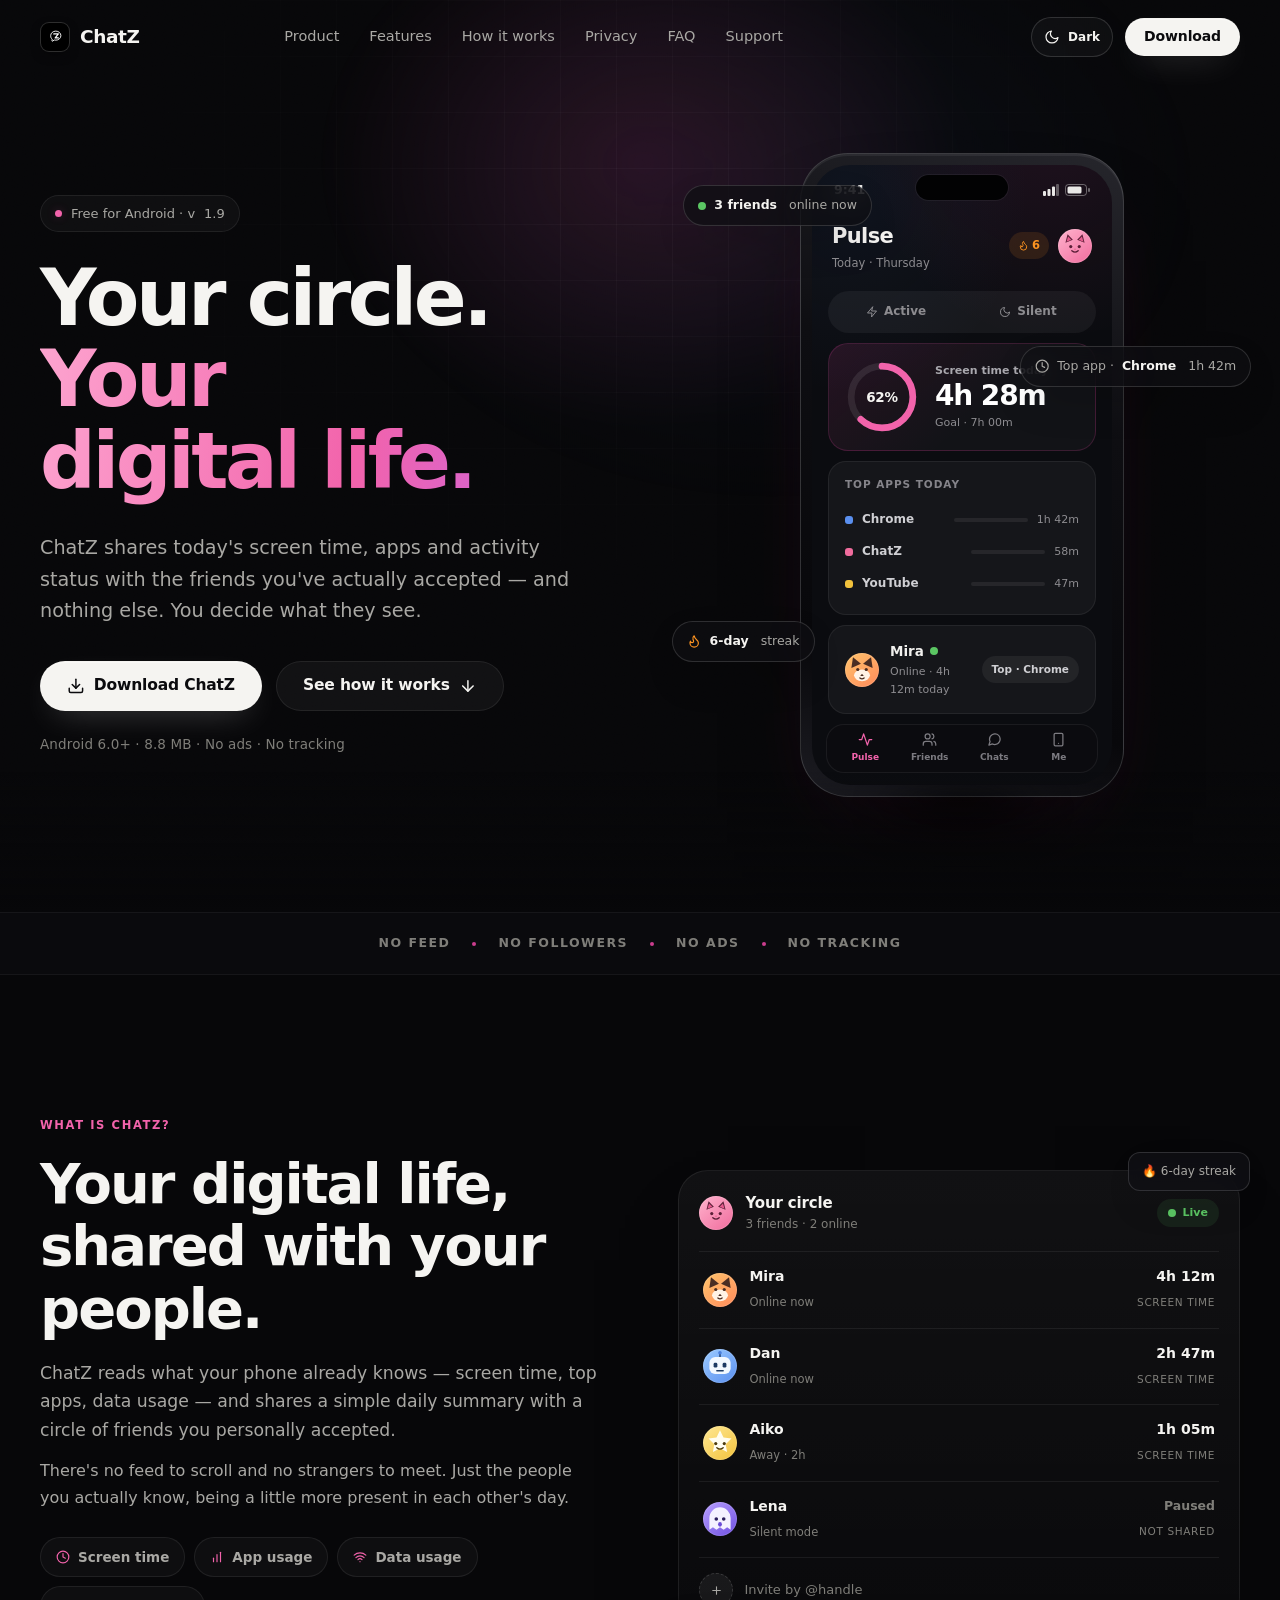
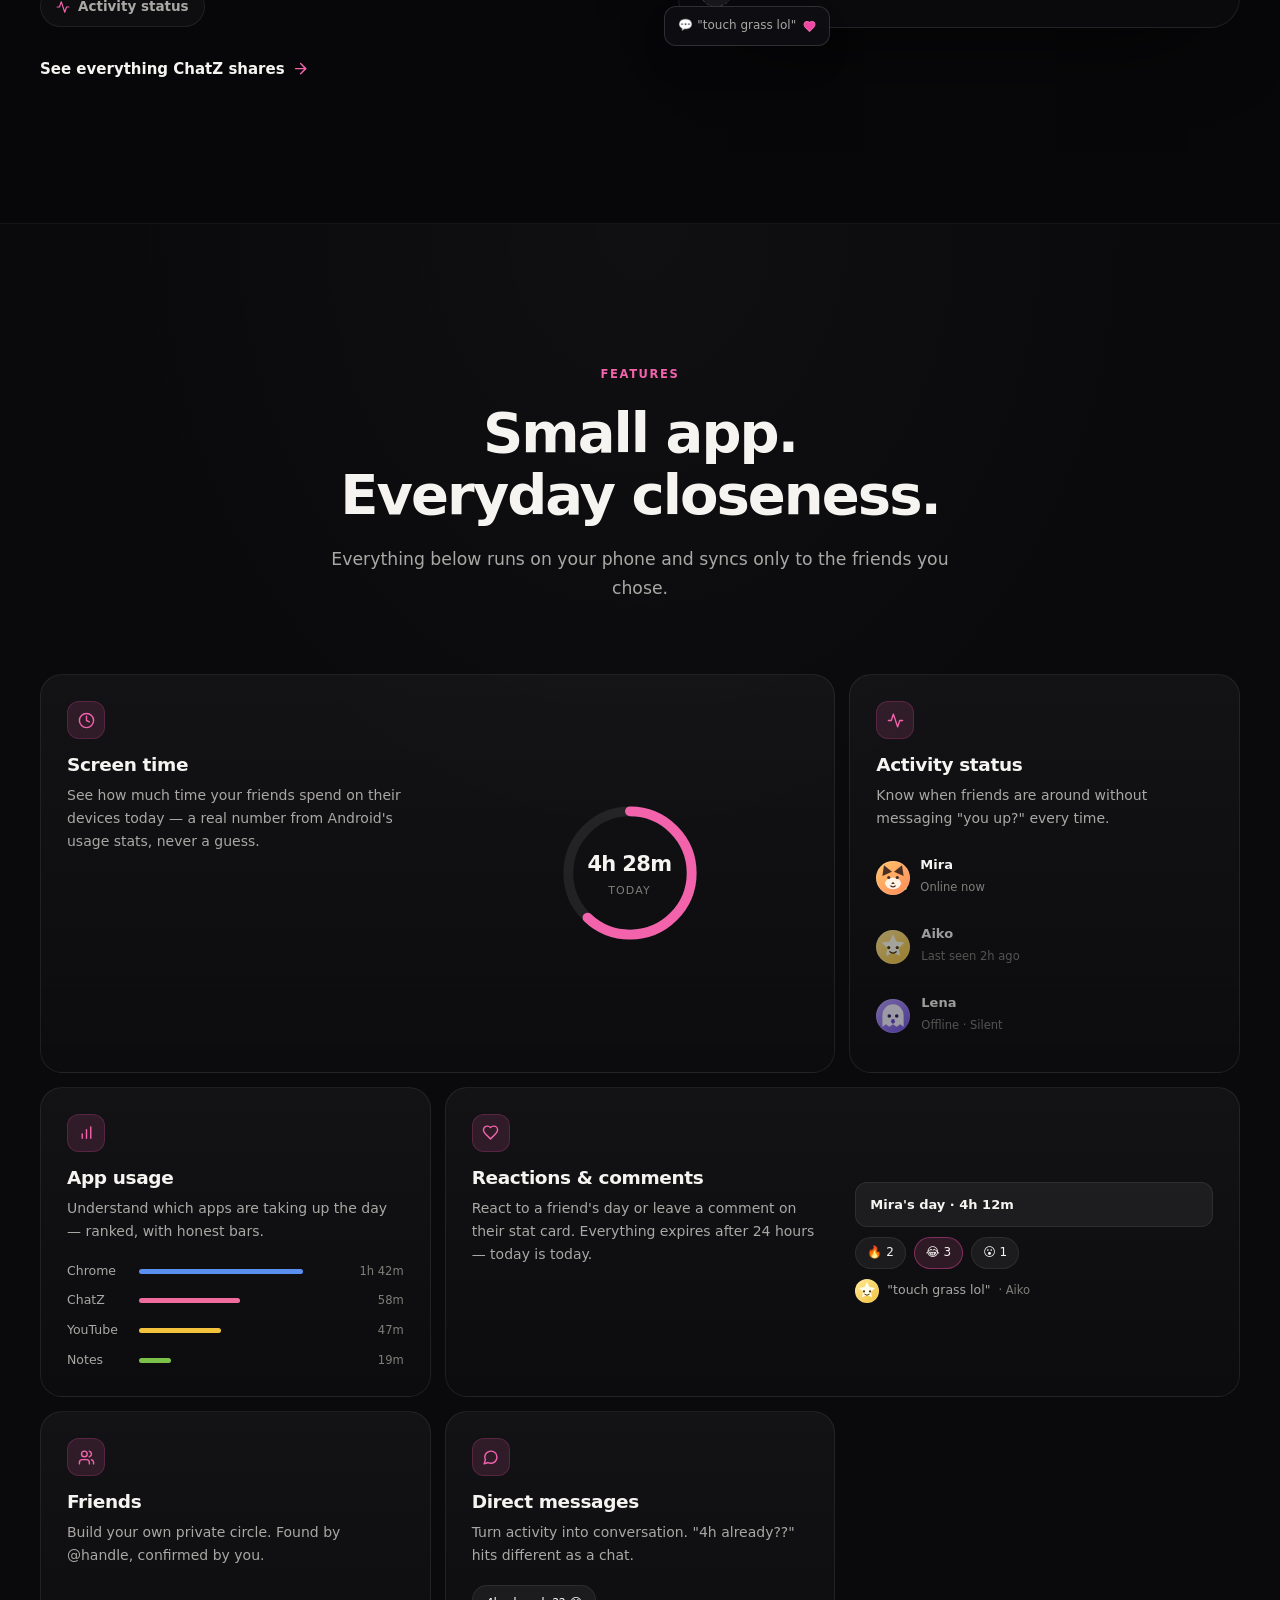
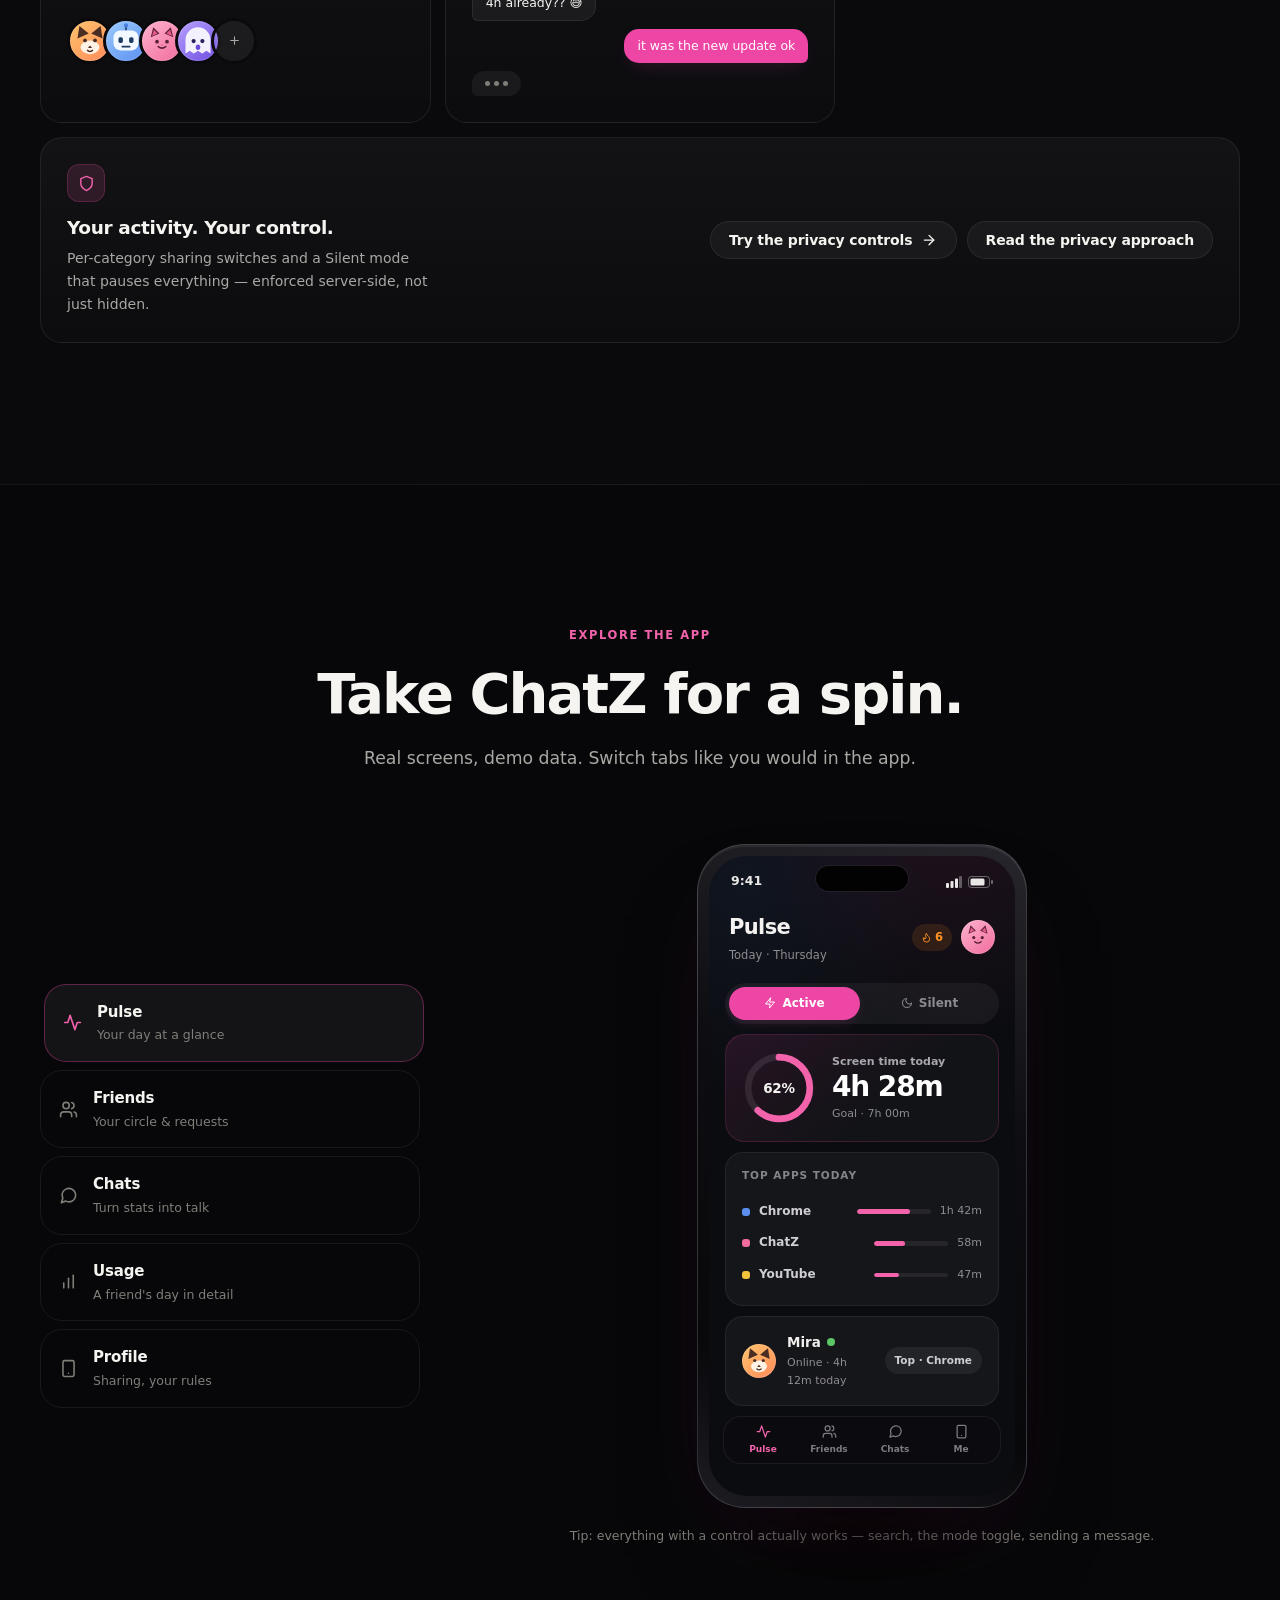
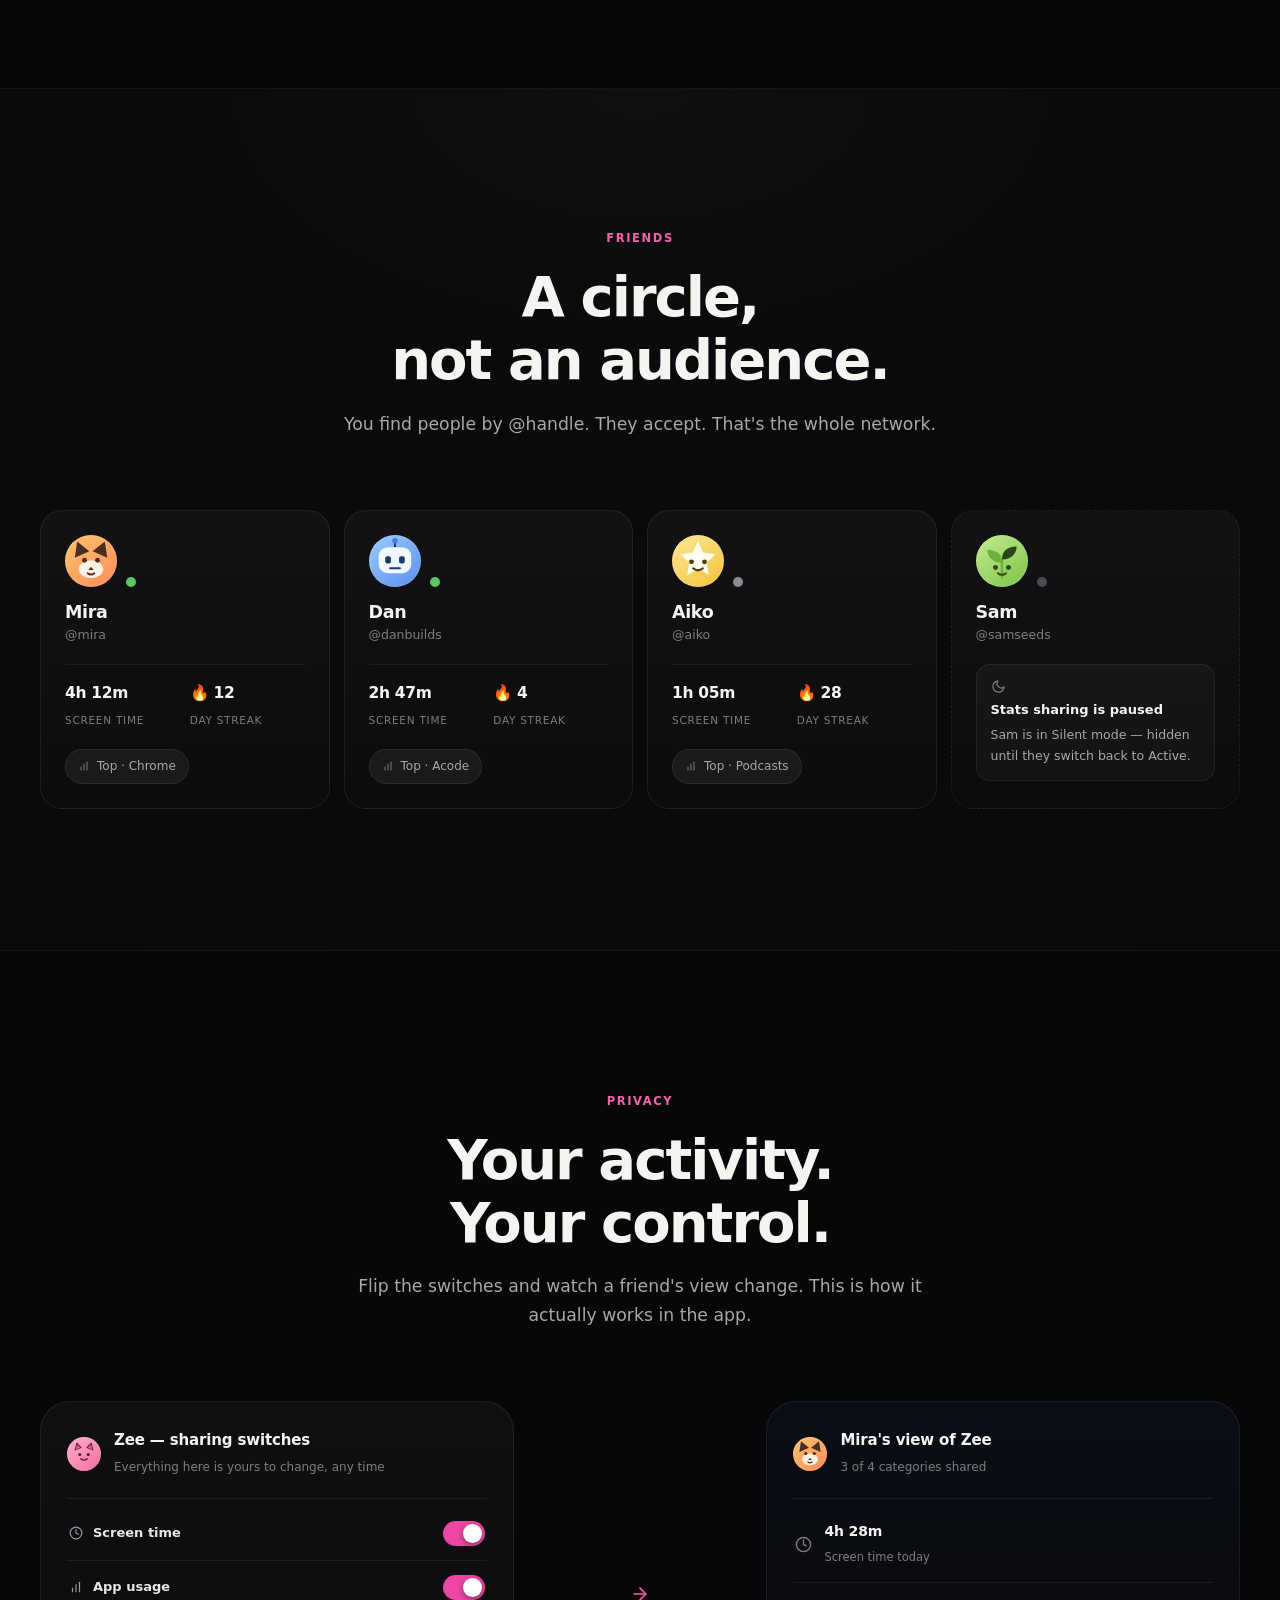
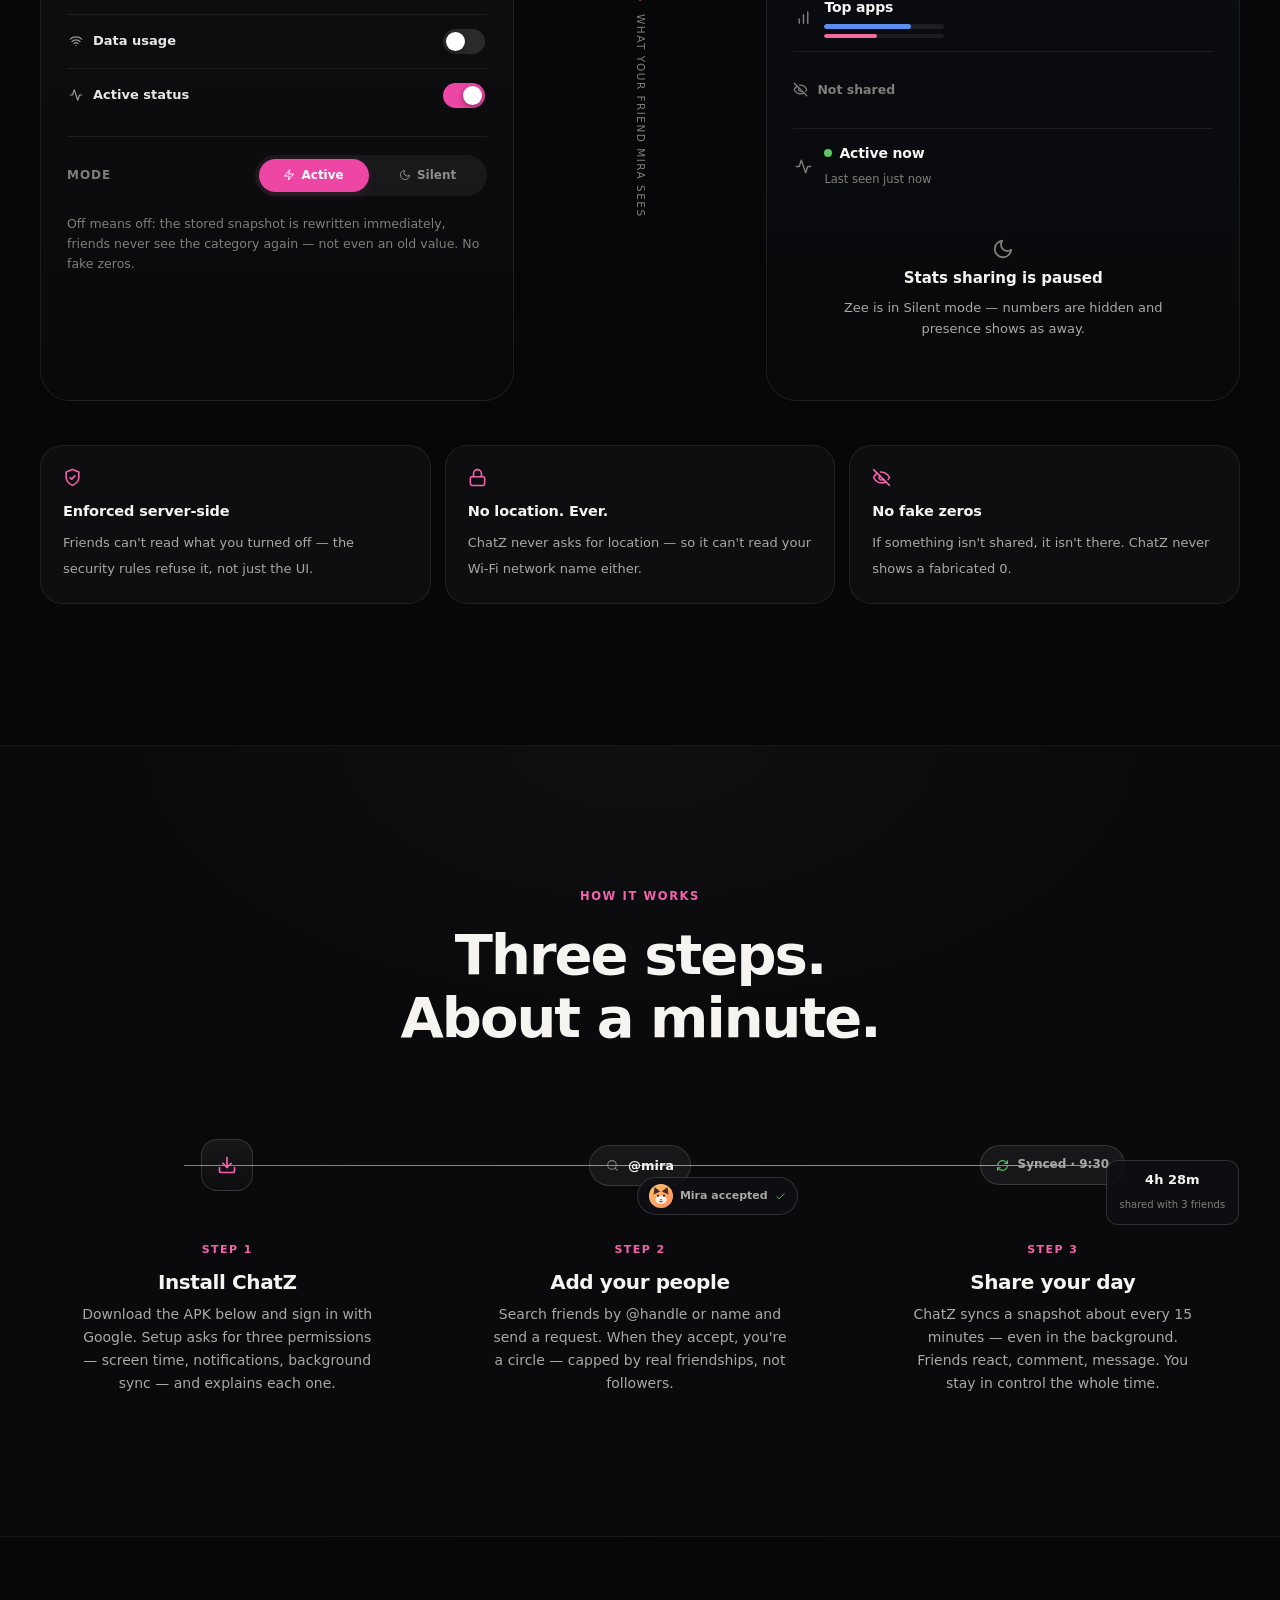
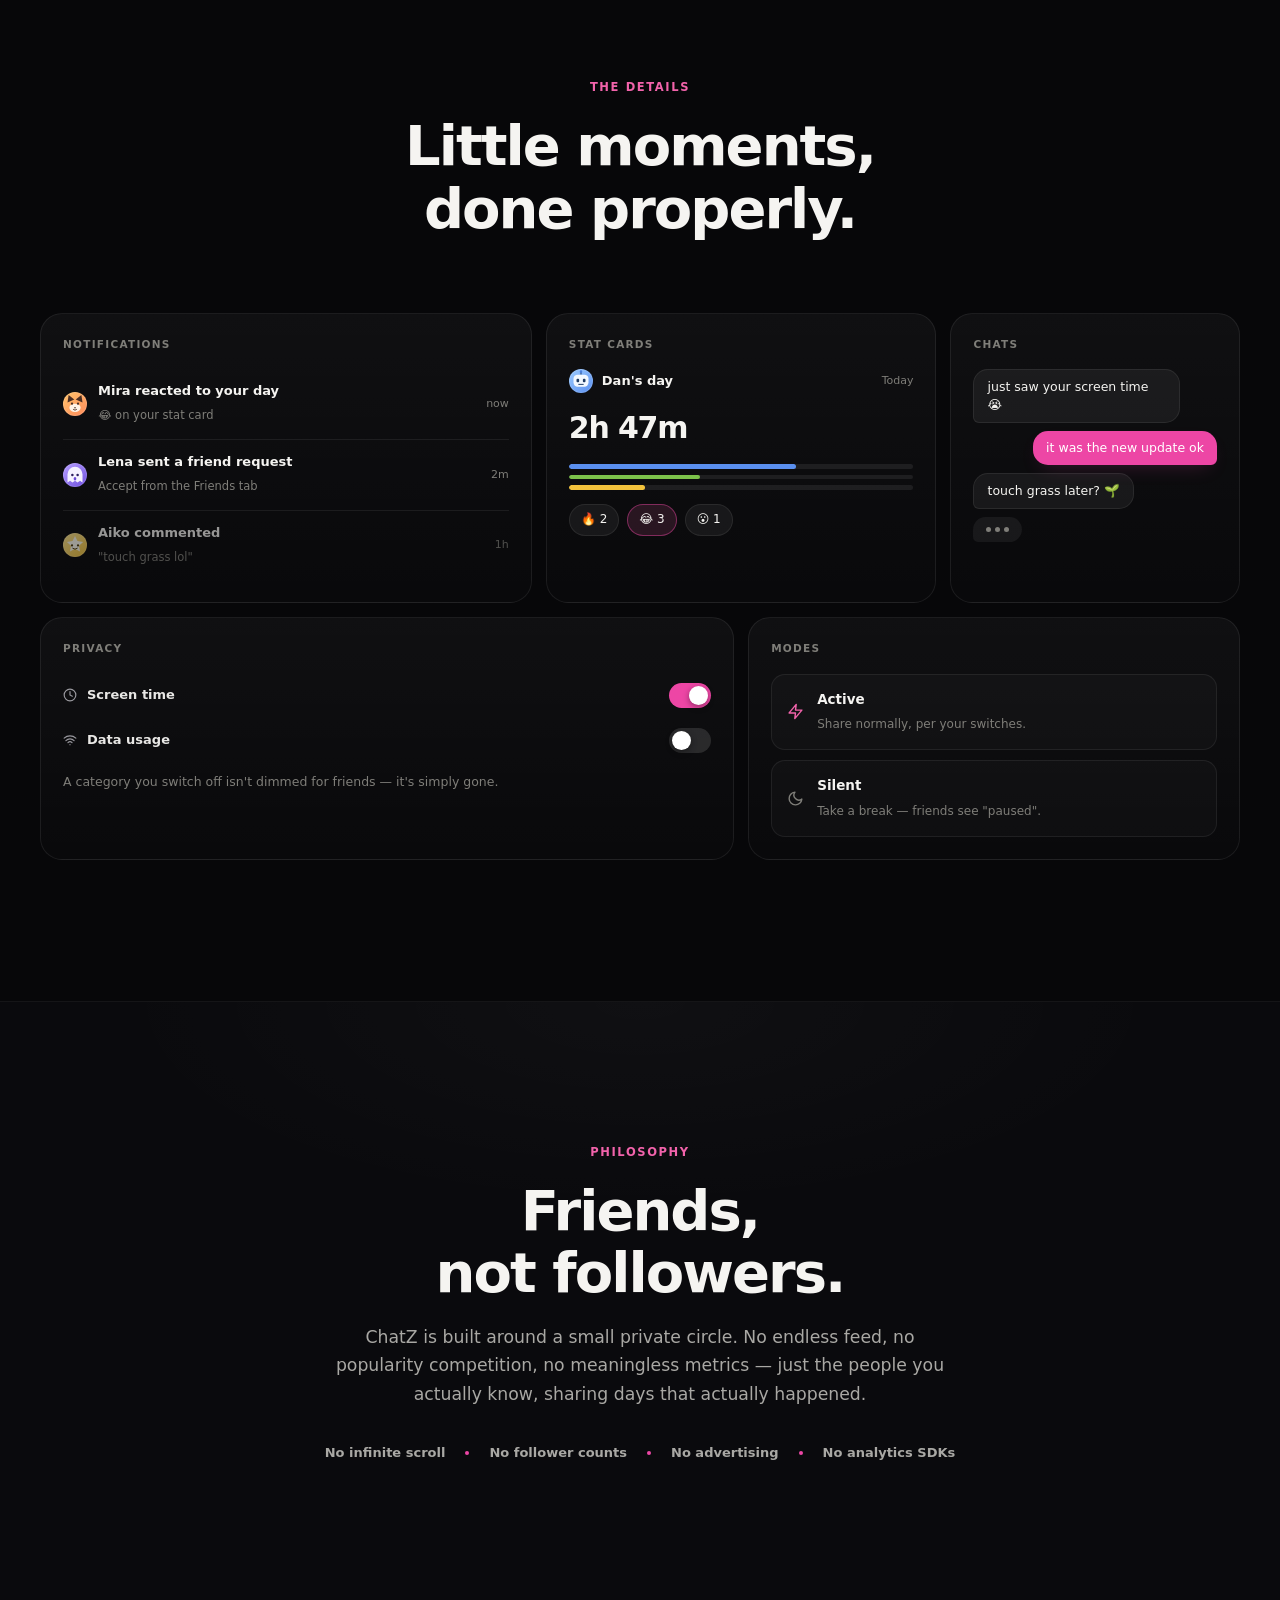
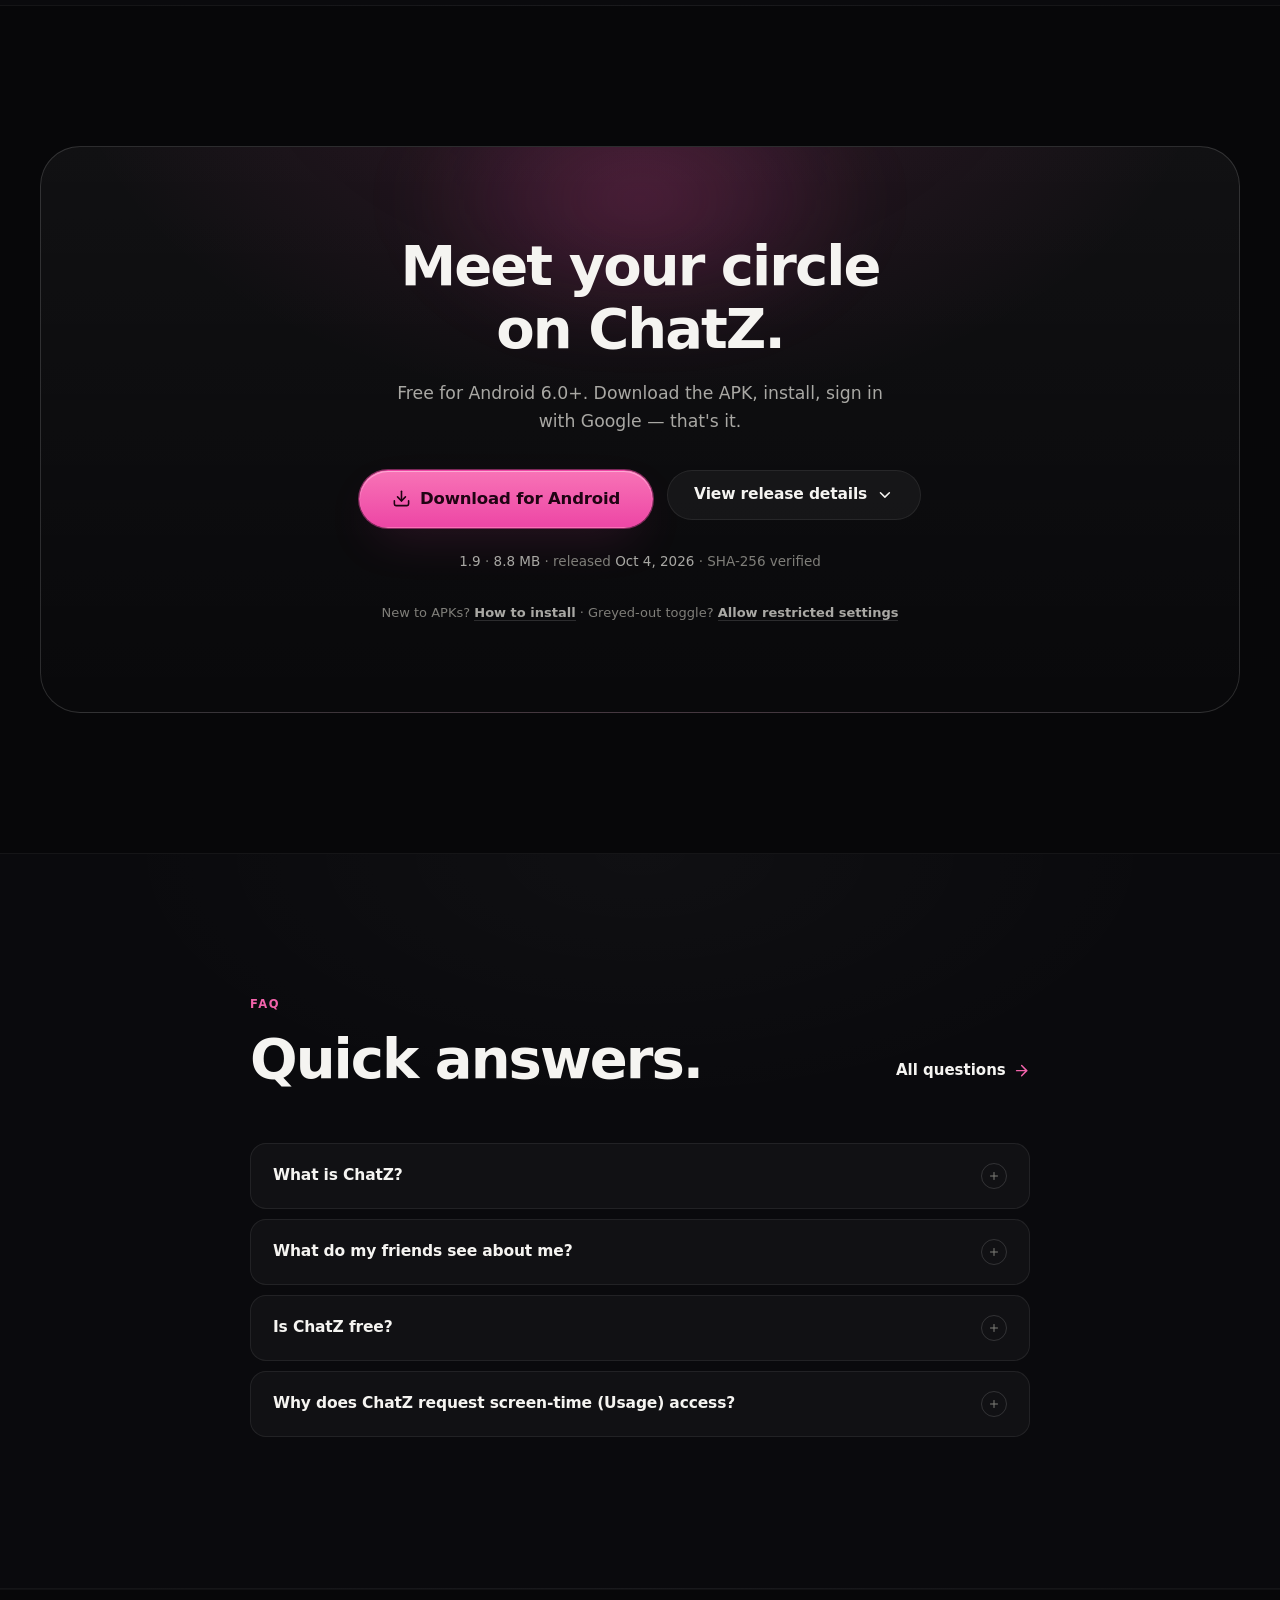
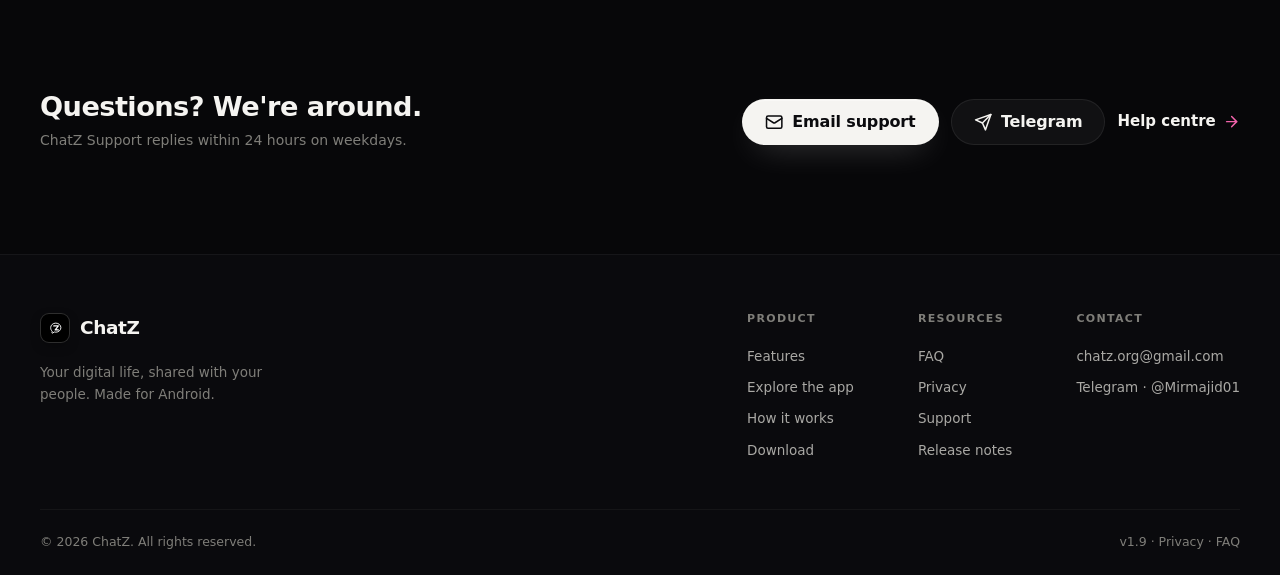
==== commit f312bf63: "Apply saved theme before page styles load" ====
--- a/index.html
+++ b/index.html
@@ -8,6 +8,17 @@
   <meta name="theme-color" content="#070709" />
   <link rel="icon" type="image/svg+xml" href="assets/favicon.svg" />
   <link rel="preload" href="assets/fonts/InterVariable.woff2" as="font" type="font/woff2" crossorigin />
+  <script>
+    (function () {
+      try {
+        var theme = localStorage.getItem("chatz-theme");
+        if (theme === "light" || theme === "dark") {
+          document.documentElement.setAttribute("data-theme", theme);
+          document.documentElement.style.colorScheme = theme;
+        }
+      } catch (e) {}
+    })();
+  </script>
   <link rel="stylesheet" href="css/styles.css" />
 
   <!-- Open Graph / Twitter -->
--- a/css/styles.css
+++ b/css/styles.css
@@ -1353,61 +1353,176 @@
 }
 
 
-/* ---------- Theme switch: light palette ---------- */
+/* ---------- Theme switch: complete light palette ---------- */
+html { color-scheme: dark; }
 html[data-theme="light"] {
   color-scheme: light;
-  --bg: #f7f6f8;
-  --bg-2: #efedf2;
-  --surface: rgba(28, 20, 32, 0.045);
-  --surface-2: rgba(28, 20, 32, 0.075);
-  --line: rgba(28, 20, 32, 0.11);
-  --line-2: rgba(28, 20, 32, 0.18);
-  --t1: #211923;
-  --t2: #5f5663;
-  --t3: #817684;
-  --accent: #c82d83;
-  --accent-deep: #b91f75;
-  --accent-soft: rgba(200, 45, 131, 0.1);
-  --accent-glow: rgba(200, 45, 131, 0.18);
-  --on-accent: #fff7fc;
-  --app-bg: #fff;
-  --app-card: rgba(28, 20, 32, 0.045);
-  --app-card-2: rgba(28, 20, 32, 0.075);
-  --app-line: rgba(28, 20, 32, 0.09);
+  --bg: #f8f7fa;
+  --bg-2: #f0edf4;
+  --surface: rgba(35, 24, 42, 0.045);
+  --surface-2: rgba(35, 24, 42, 0.075);
+  --line: rgba(35, 24, 42, 0.11);
+  --line-2: rgba(35, 24, 42, 0.19);
+  --t1: #241a29;
+  --t2: #5d5363;
+  --t3: #756a7b;
+  --accent: #b92375;
+  --accent-deep: #a81968;
+  --accent-soft: rgba(185, 35, 117, 0.09);
+  --accent-glow: rgba(185, 35, 117, 0.17);
+  --on-accent: #ffffff;
+  /* The product preview is a dark-mode app, independent of website theme. */
+  --app-bg: #0b0c10;
+  --app-card: rgba(255, 255, 255, 0.045);
+  --app-card-2: rgba(255, 255, 255, 0.07);
+  --app-line: rgba(255, 255, 255, 0.085);
 }
 html[data-theme="light"] body { background: var(--bg); color: var(--t1); }
-html[data-theme="light"] .nav { background: rgba(247, 246, 248, 0.86); border-color: var(--line); }
-html[data-theme="light"] .mobile-menu { background: rgba(247, 246, 248, 0.98); }
-html[data-theme="light"] .btn--white { background: #211923; color: #fff; }
-html[data-theme="light"] .btn--ghost { border-color: var(--line-2); color: var(--t1); }
-html[data-theme="light"] .hero__grid { opacity: .12; }
-html[data-theme="light"] .hero__noise { opacity: .025; }
-html[data-theme="light"] .hero__glow { opacity: .22; }
-html[data-theme="light"] .phone,
-html[data-theme="light"] .phone__screen { background: #fff; color: #211923; }
-html[data-theme="light"] .phone__screen { border-color: rgba(28, 20, 32, .12); }
-html[data-theme="light"] .nav__burger span { background: var(--t1); }
+html[data-theme="light"] .nav {
+  background: rgba(248, 247, 250, 0.9);
+  border-bottom-color: var(--line);
+}
+html[data-theme="light"] .nav.is-scrolled {
+  background: rgba(248, 247, 250, 0.88);
+  border-bottom-color: var(--line);
+}
+html[data-theme="light"] .mobile-menu {
+  background:
+    radial-gradient(60% 42% at 50% 0%, rgba(185, 35, 117, 0.07), transparent 70%),
+    rgba(248, 247, 250, 0.985);
+}
+html[data-theme="light"] .nav__links a:hover,
+html[data-theme="light"] .mobile-menu__links a:focus-visible {
+  background: rgba(35, 24, 42, 0.055);
+}
+html[data-theme="light"] .btn--white {
+  background: #241a29;
+  color: #fff;
+  box-shadow: 0 8px 24px -14px rgba(36, 26, 41, .42);
+}
+html[data-theme="light"] .btn--white:hover { background: #382641; }
+html[data-theme="light"] .btn--ghost {
+  background: rgba(35, 24, 42, 0.035);
+  border-color: var(--line-2);
+  color: var(--t1);
+}
+html[data-theme="light"] .btn--ghost:hover {
+  background: rgba(35, 24, 42, 0.075);
+  border-color: rgba(185, 35, 117, .35);
+}
+html[data-theme="light"] .btn--pink {
+  color: #fff;
+  background: linear-gradient(180deg, #cf3d91, #a81968);
+  box-shadow: 0 1px 0 rgba(255,255,255,.28) inset, 0 14px 34px -18px rgba(168,25,104,.42);
+}
+html[data-theme="light"] .hero__grid {
+  opacity: .32;
+  background-image:
+    linear-gradient(rgba(36, 26, 41, 0.055) 1px, transparent 1px),
+    linear-gradient(90deg, rgba(36, 26, 41, 0.055) 1px, transparent 1px);
+}
+html[data-theme="light"] .hero__noise { opacity: .012; }
+html[data-theme="light"] .hero__glow { opacity: .2; }
+html[data-theme="light"] .hero__line--accent {
+  background-image: linear-gradient(100deg, #a91f6c 0%, #c12c83 55%, #7b45b5 115%);
+}
+html[data-theme="light"] .hero-chip {
+  background: rgba(255, 255, 255, .9);
+  color: #5d5363;
+  border-color: rgba(35, 24, 42, .14);
+  box-shadow: 0 12px 32px -18px rgba(36, 26, 41, .3);
+}
+html[data-theme="light"] .hero-chip b { color: #241a29; }
+/* Keep the device frame and app UI faithful to the actual dark ChatZ app.
+   The website theme should never invert its mockup, icons, emoji or labels. */
+html[data-theme="light"] .phone {
+  background: linear-gradient(200deg, #26262c, #0e0e12 38%, #08080b 78%, #1c1c22);
+  border-color: rgba(255, 255, 255, .16);
+  color: #f5f4f1;
+  box-shadow: 0 2px 0 rgba(255,255,255,.06) inset, 0 60px 110px -48px rgba(0,0,0,.72), 0 34px 90px -42px var(--accent-glow);
+}
+html[data-theme="light"] .phone__screen {
+  background:
+    radial-gradient(120% 70% at 80% -10%, rgba(237,70,165,.1), transparent 55%),
+    radial-gradient(110% 60% at 12% 4%, rgba(90,143,239,.07), transparent 55%),
+    #0b0c10;
+  color: #f5f4f1;
+  border-color: rgba(255,255,255,.08);
+}
+html[data-theme="light"] .p-status,
+html[data-theme="light"] .p-status__icons { color: #e9e8e6; }
+html[data-theme="light"] .p-head__title { color: #f3f2f0; }
+html[data-theme="light"] .p-head__date,
+html[data-theme="light"] .p-today__label,
+html[data-theme="light"] .p-today__sub,
+html[data-theme="light"] .p-app__val,
+html[data-theme="light"] .p-friend__sub,
+html[data-theme="light"] .p-note { color: #a4a1aa; }
+html[data-theme="light"] .p-today__value,
+html[data-theme="light"] .p-friend__name { color: #f5f4f1; }
+html[data-theme="light"] .p-app,
+html[data-theme="light"] .p-cat { color: #d2d0d7; }
+html[data-theme="light"] .p-mode { background: rgba(255,255,255,.055); }
+html[data-theme="light"] .p-mode__opt { color: #aaa6b0; }
+html[data-theme="light"] .p-mode__opt.is-on { color: #fff; }
+html[data-theme="light"] .p-today {
+  background: linear-gradient(140deg, rgba(237,70,165,.12), rgba(255,255,255,.03) 60%);
+  border-color: rgba(237,70,165,.2);
+}
+html[data-theme="light"] .p-today__ring-bg,
+html[data-theme="light"] .p-app__bar,
+html[data-theme="light"] .pv-bar { background: rgba(255,255,255,.09); }
+html[data-theme="light"] .p-today__ring-bg { stroke: rgba(255,255,255,.12); }
+html[data-theme="light"] .p-tab { color: #92909a; }
+html[data-theme="light"] .p-tab--on { color: #f263ab; }
+html[data-theme="light"] .p-msg--in { color: #f5f4f1; }
 html[data-theme="light"] .doc__toc,
 html[data-theme="light"] .doc__body,
 html[data-theme="light"] .contact-card,
 html[data-theme="light"] .acc,
-html[data-theme="light"] .nf__card { background-color: var(--surface); }
+html[data-theme="light"] .nf__card {
+  background-color: var(--surface);
+  color: var(--t1);
+}
+html[data-theme="light"] .doc__body p,
+html[data-theme="light"] .doc__body li { color: var(--t2); }
+html[data-theme="light"] .doc__body a { color: var(--accent-deep); }
+html[data-theme="light"] .nav__burger span { background: var(--t1); }
+html[data-theme="light"] .brand__mark {
+  background: #241a29;
+  color: #fff;
+  border-color: rgba(36,26,41,.2);
+}
 html[data-theme="light"] .cursor { border-color: var(--accent); }
-html[data-theme="light"] .theme-toggle { color: var(--t1); border-color: var(--line-2); }
-@media (prefers-reduced-motion: reduce) {
-  html[data-theme] *, html[data-theme] *::before, html[data-theme] *::after { transition-duration: 0.01ms !important; }
+html[data-theme="light"] .theme-toggle {
+  color: #392342;
+  background: rgba(255,255,255,.82);
+  border-color: rgba(57,35,66,.22);
+}
+html[data-theme="light"] .theme-toggle:hover {
+  color: #92195b;
+  background: rgba(185,35,117,.09);
+  border-color: #b92375;
 }
 .theme-toggle {
   display: inline-flex; align-items: center; justify-content: center; gap: 8px;
-  min-height: 38px; padding: 0 12px; border: 1px solid var(--line-2);
+  min-height: 40px; padding: 0 12px; border: 1px solid var(--line-2);
   border-radius: 999px; color: var(--t1); background: var(--surface);
-  font-size: 12px; font-weight: 600; white-space: nowrap;
+  font-size: 12px; font-weight: 650; white-space: nowrap;
   transition: color var(--t-fast) var(--ease), background var(--t-fast) var(--ease), border-color var(--t-fast) var(--ease), transform var(--t-fast) var(--ease);
+  flex: none;
 }
 .theme-toggle:hover { border-color: var(--accent); background: var(--accent-soft); }
 .theme-toggle:active { transform: scale(.97); }
-.theme-toggle svg { width: 15px; height: 15px; }
+.theme-toggle svg { width: 16px; height: 16px; flex: none; }
+.theme-toggle__label { line-height: 1; }
 @media (max-width: 640px) {
-  .theme-toggle { min-width: 38px; width: 38px; padding: 0; }
+  .theme-toggle { min-width: 40px; width: 40px; min-height: 40px; padding: 0; }
   .theme-toggle__label { display: none; }
-}
+  .nav__actions { gap: 8px; }
+}
+@media (prefers-reduced-motion: reduce) {
+  html[data-theme] *, html[data-theme] *::before, html[data-theme] *::after {
+    transition-duration: 0.01ms !important;
+  }
+}
